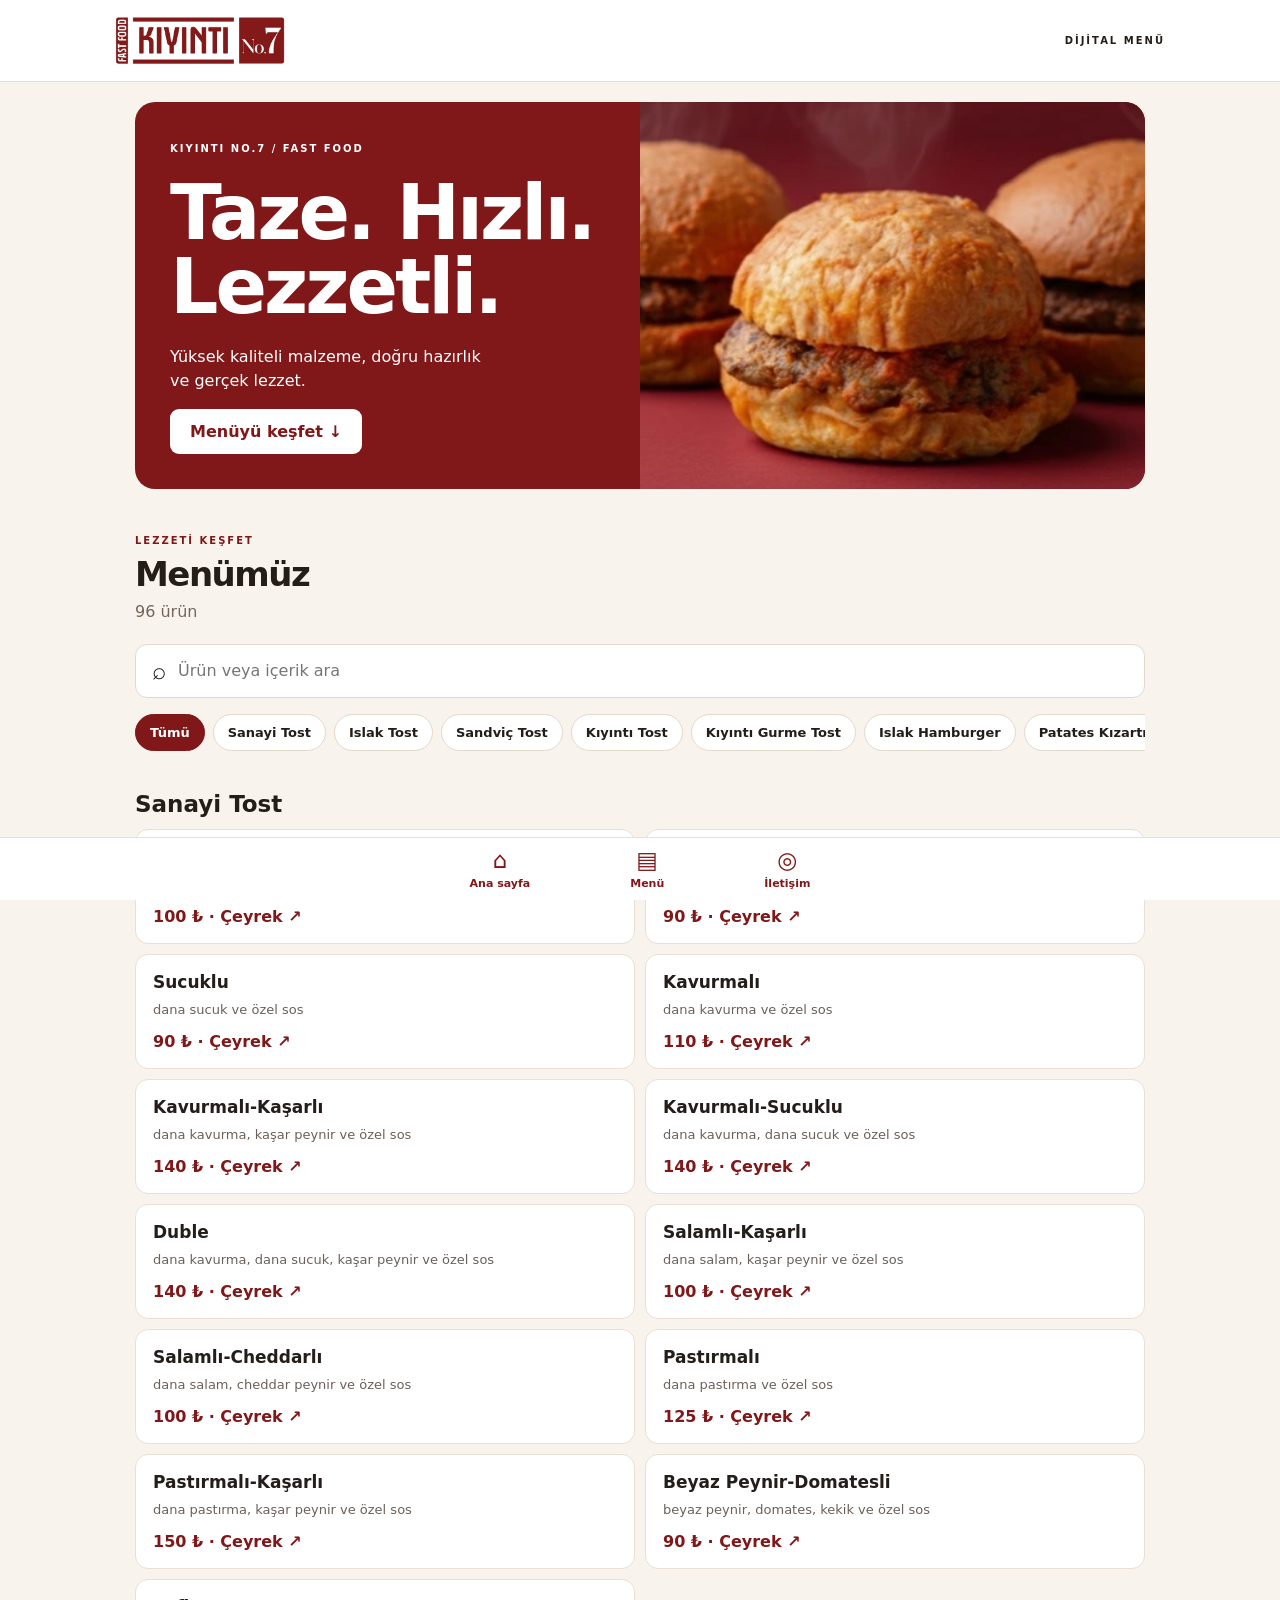
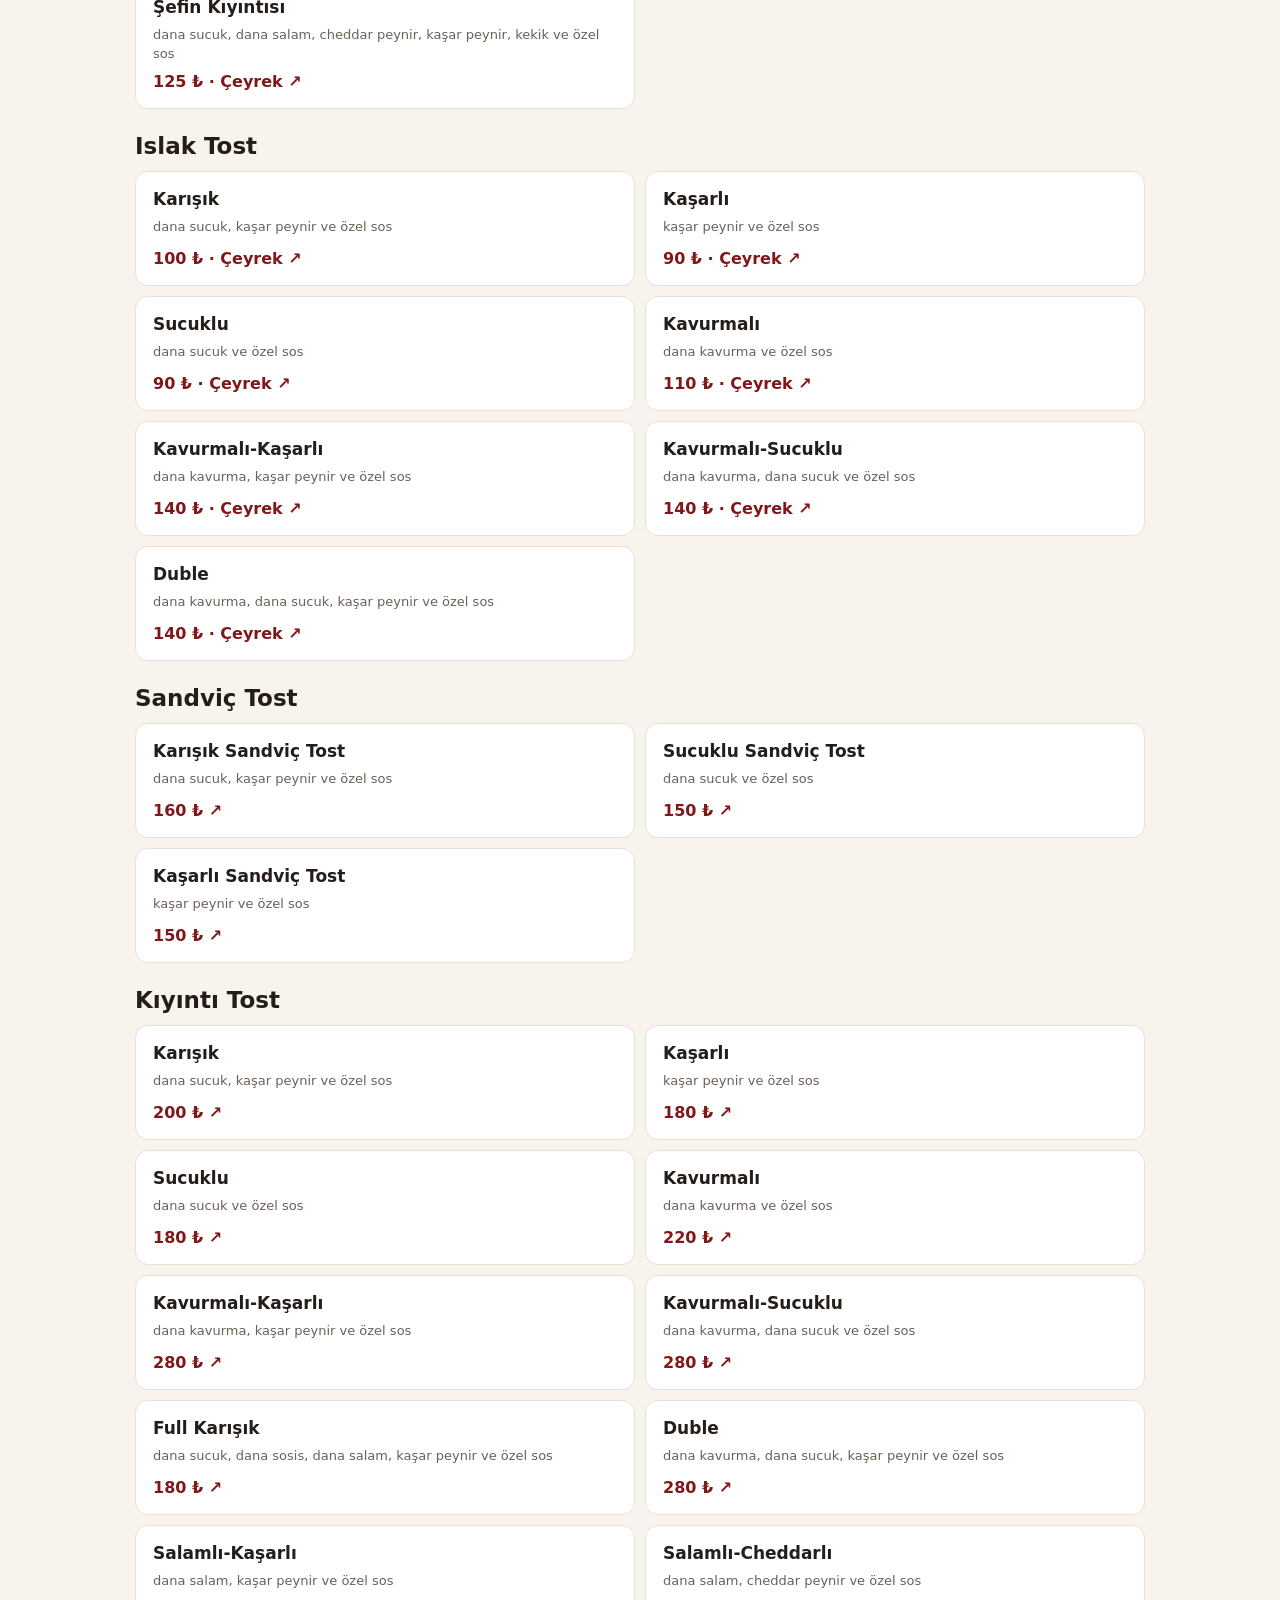
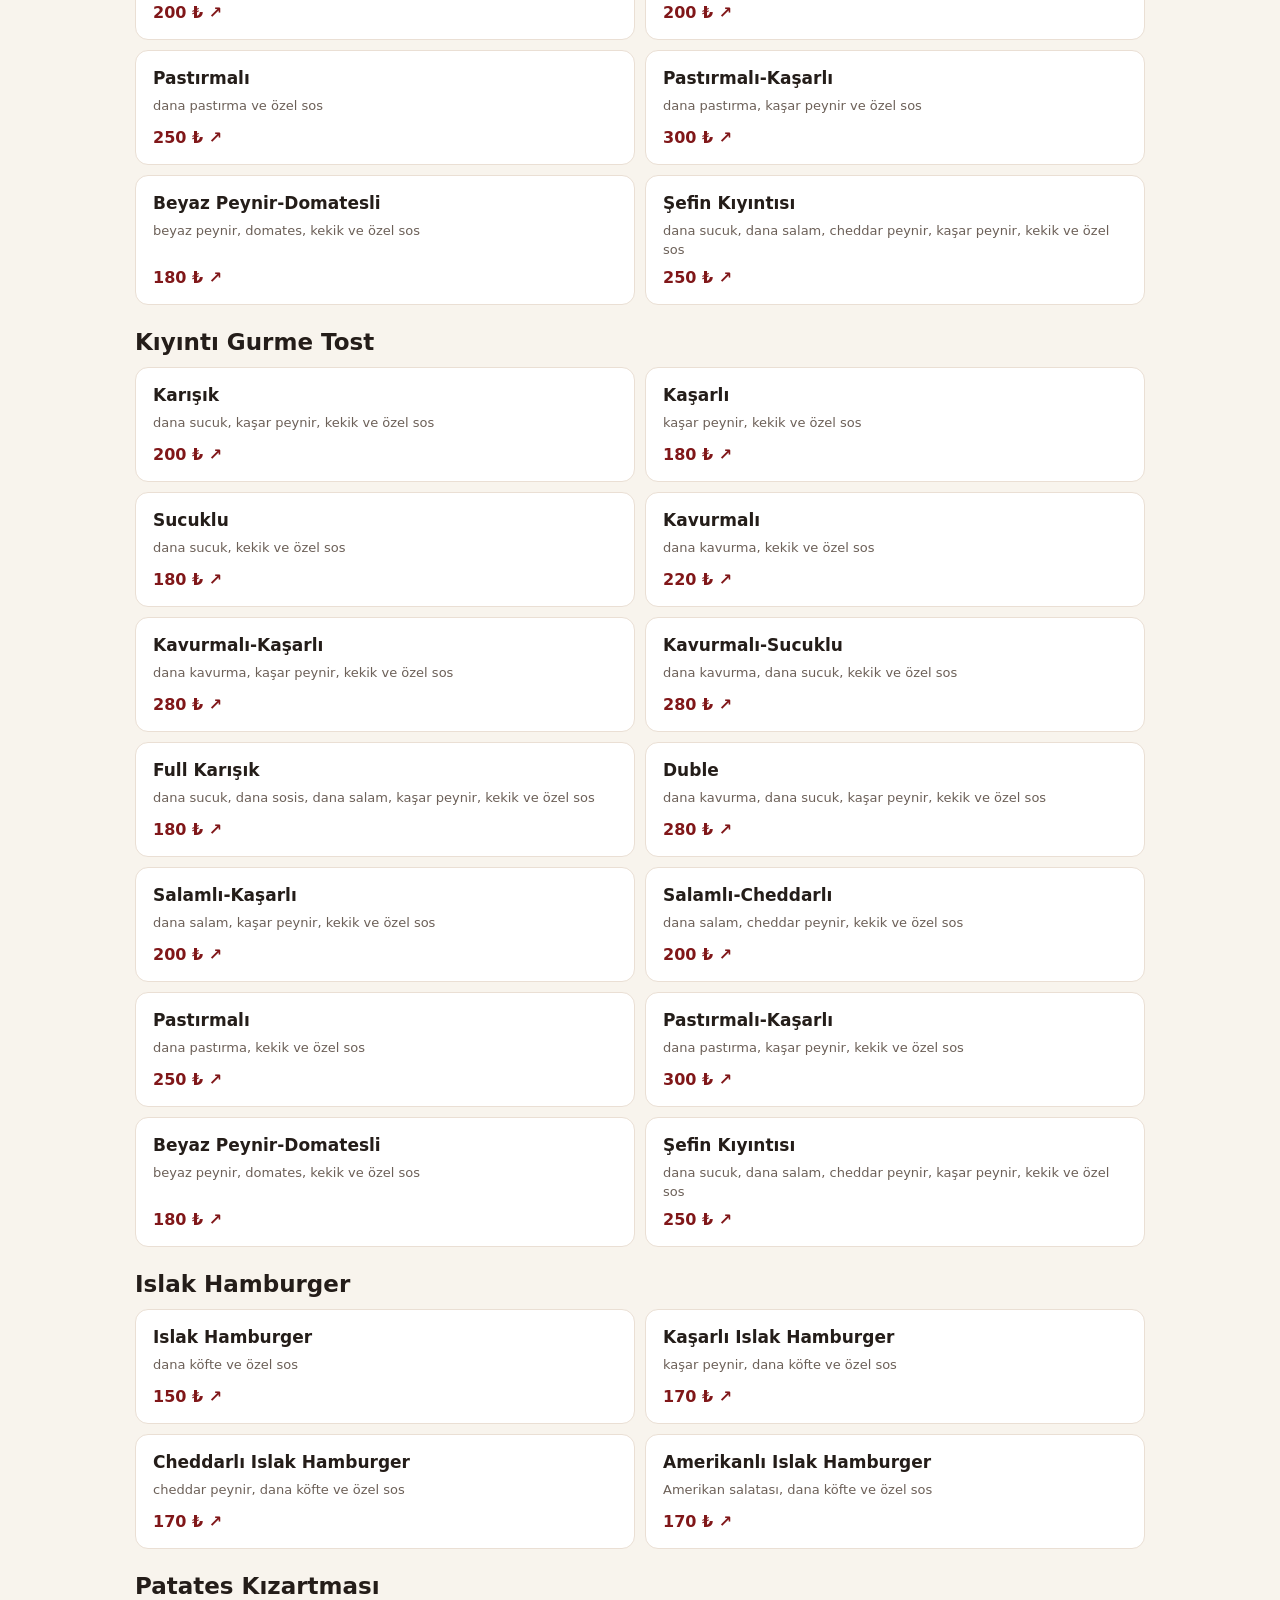
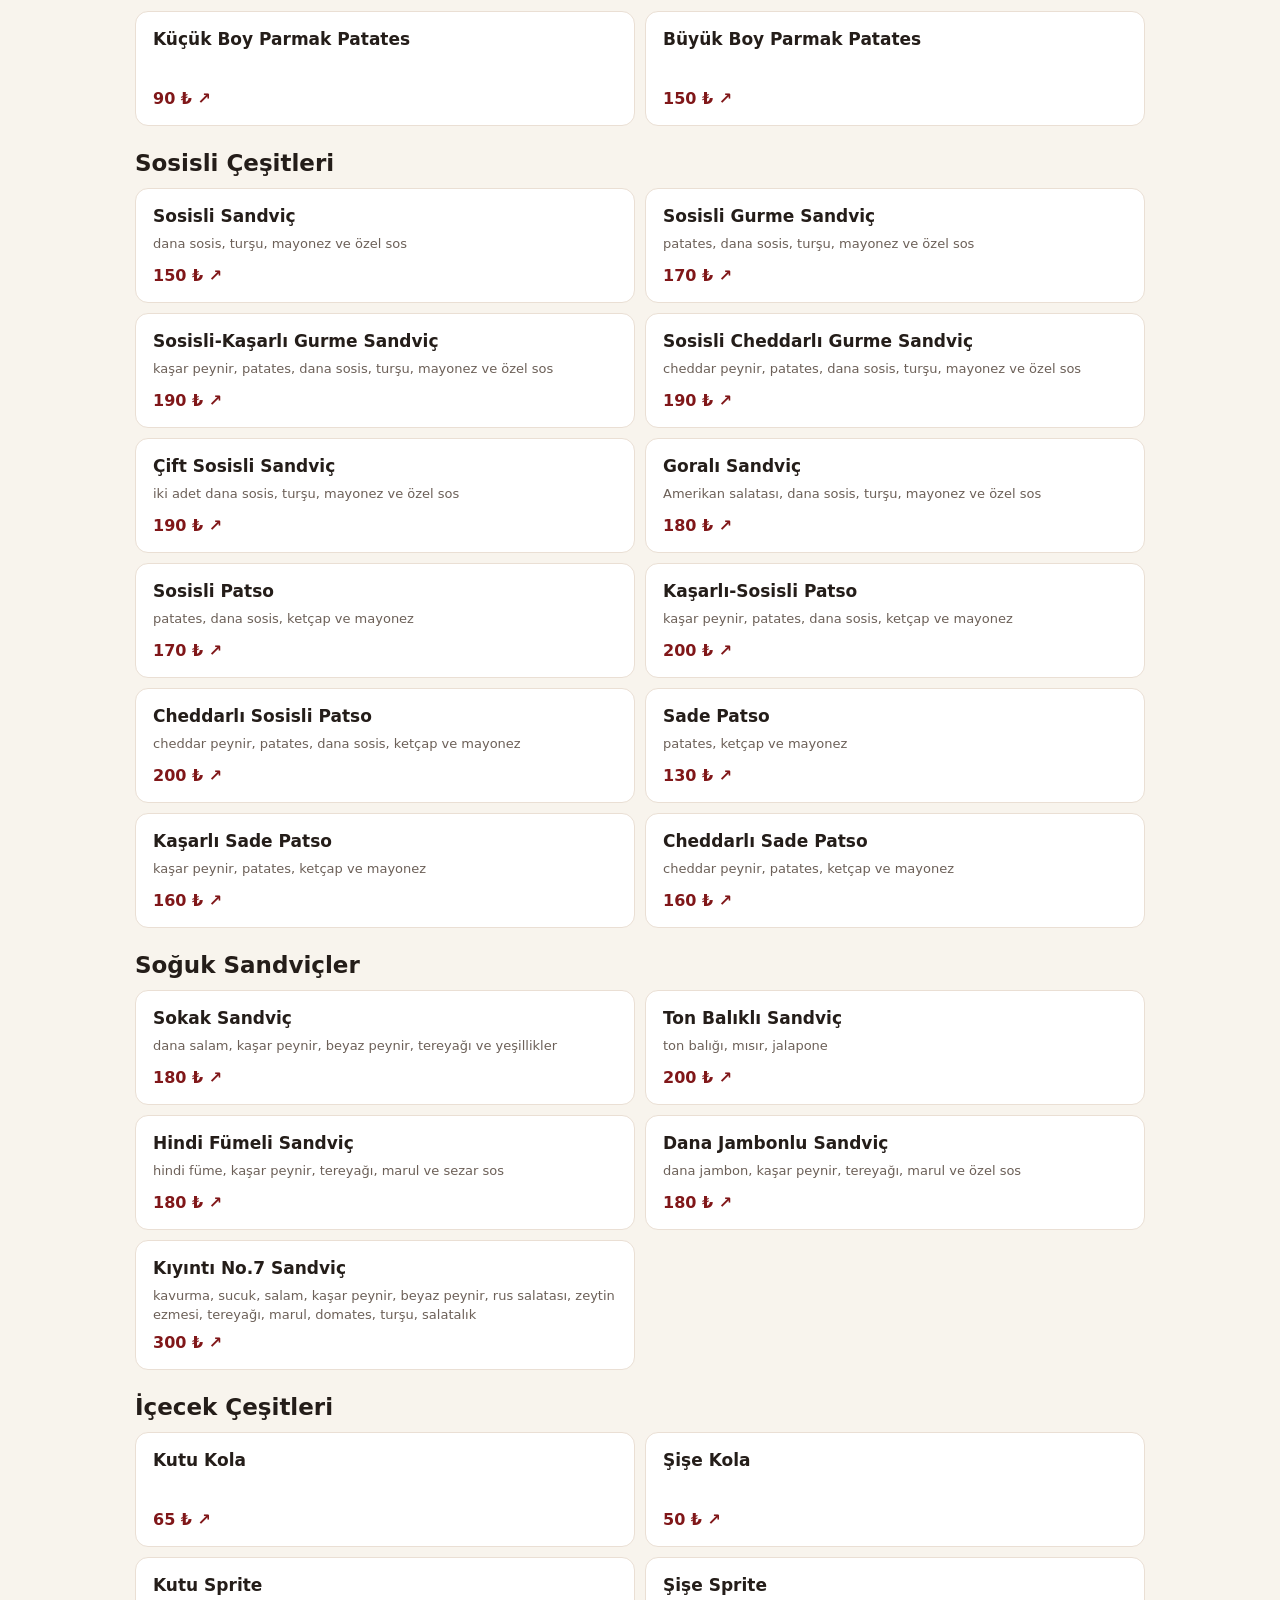
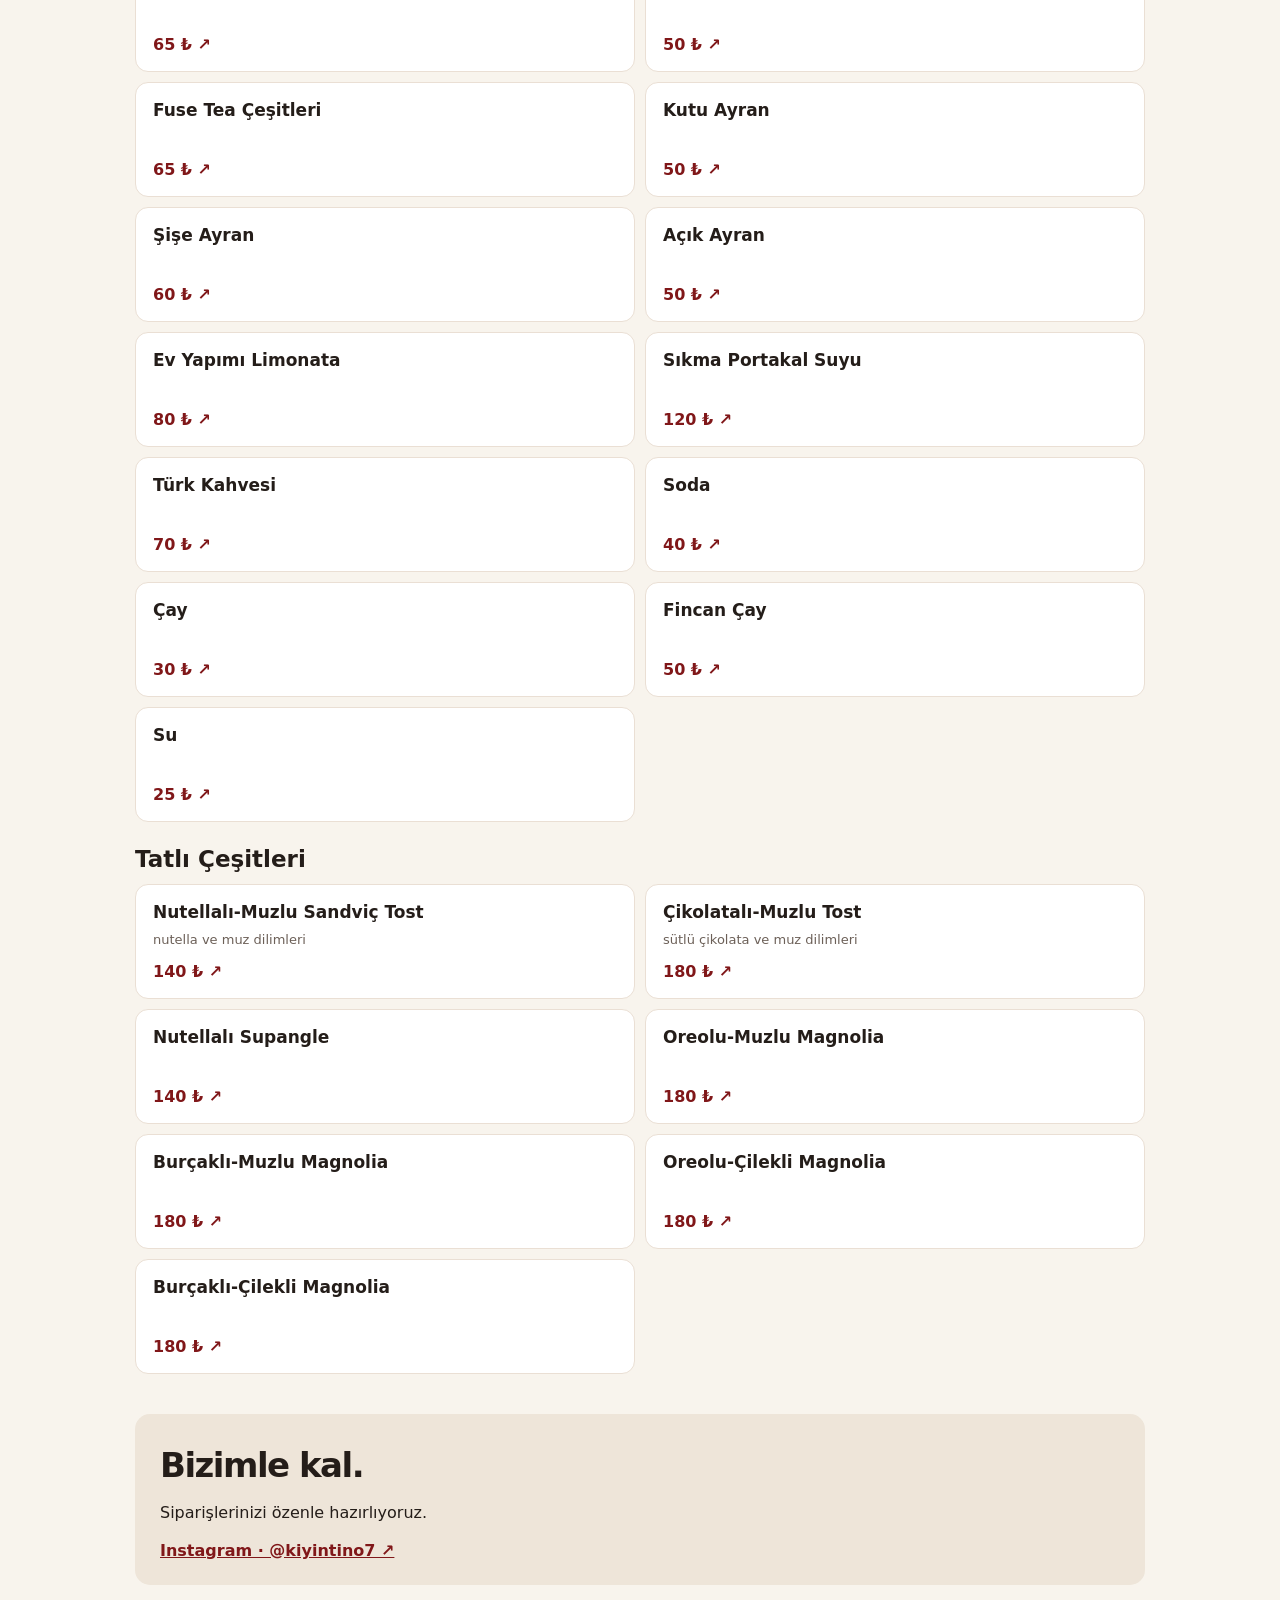
==== index.html @ eaefbebf "Initial release - KIYINTI Digital Menu v0.1" ====
<!doctype html><html lang="tr"><head><meta charset="utf-8"><meta name="viewport" content="width=device-width, initial-scale=1"><meta name="theme-color" content="#801719"><title>Kıyıntı No.7 | Menü</title><link rel="stylesheet" href="style.css"></head><body><header><a href="#home"><img src="assets/logo.webp" alt="Kıyıntı No.7"></a><span>DİJİTAL MENÜ</span></header><main><section id="home" class="hero"><div><small>KIYINTI NO.7 / FAST FOOD</small><h1>Taze. Hızlı.<br>Lezzetli.</h1><p>Yüksek kaliteli malzeme, doğru hazırlık ve gerçek lezzet.</p><a class="button" href="#menu">Menüyü keşfet ↓</a></div><img src="assets/hero.webp" alt="Islak hamburgerler"></section><section id="menu"><div class="intro"><small>LEZZETİ KEŞFET</small><h2>Menümüz</h2><p id="count"></p></div><label class="search">⌕ <input id="search" type="search" placeholder="Ürün veya içerik ara" aria-label="Ürün veya içerik ara"></label><nav id="categories" aria-label="Menü kategorileri"></nav><div id="products"></div></section><section id="contact"><h2>Bizimle kal.</h2><p>Siparişlerinizi özenle hazırlıyoruz.</p><a href="https://www.instagram.com/kiyintino7/">Instagram · @kiyintino7 ↗</a></section></main><footer><a href="#home">⌂<span>Ana sayfa</span></a><a href="#menu">▤<span>Menü</span></a><a href="#contact">◎<span>İletişim</span></a></footer><dialog id="detail"><button id="close" aria-label="Kapat">×</button><div id="detailContent"></div></dialog><script src="menu.js"></script><script src="app.js"></script></body></html>
---- style.css ----
:root{--red:#801719;--cream:#f8f4ed;--ink:#241d19}*{box-sizing:border-box}html{scroll-behavior:smooth;scroll-padding-top:90px}body{margin:0;background:var(--cream);color:var(--ink);font:16px system-ui,sans-serif;padding-bottom:85px}header{position:sticky;top:0;z-index:4;background:#fff;display:flex;justify-content:space-between;align-items:center;padding:16px max(20px,calc((100vw - 1050px)/2));border-bottom:1px solid #e8ded4;gap:15px}header img{width:170px;display:block}header span,small{font-size:10px;font-weight:800;letter-spacing:2px}main{max-width:1050px;margin:auto;padding:20px}.hero{background:var(--red);color:white;border-radius:20px;overflow:hidden;display:grid;grid-template-columns:1fr 1fr}.hero div{padding:35px}.hero img{width:100%;height:100%;object-fit:cover}.hero h1{font-size:clamp(42px,7vw,76px);line-height:.98;letter-spacing:-3px;margin:20px 0}.hero p{max-width:330px;line-height:1.5}.button{display:inline-block;background:#fff;color:var(--red);padding:13px 20px;border-radius:9px;text-decoration:none;font-weight:800}.intro{margin-top:40px}.intro small{color:var(--red)}h2{font-size:34px;letter-spacing:-1.5px;margin:6px 0}p{line-height:1.5}.intro p{color:#74665d;margin:5px 0 20px}.search{display:flex;align-items:center;gap:10px;background:#fff;border:1px solid #e4d8cb;border-radius:12px;padding:12px 16px;font-size:24px}input{border:0;background:transparent;outline:none;width:100%;font:inherit;font-size:16px}nav{display:flex;gap:8px;overflow:auto;padding:16px 0;scrollbar-width:thin}button{font:inherit;cursor:pointer}nav button{white-space:nowrap;border:1px solid #e4d8cb;background:white;color:var(--ink);padding:10px 14px;border-radius:30px;font-size:13px;font-weight:700}nav button.active{background:var(--red);color:white;border-color:var(--red)}.group h3{font-size:23px;margin:24px 0 12px}.grid{display:grid;grid-template-columns:repeat(2,minmax(0,1fr));gap:10px}.card{background:white;border:1px solid #eadfd4;border-radius:13px;padding:17px;text-align:left;color:inherit;display:flex;flex-direction:column;gap:8px;min-height:115px}.card strong{font-size:17px}.card p{font-size:13px;color:#6c6058;margin:0}.price{color:var(--red);font-weight:850;margin-top:auto}.price em{font-size:11px;font-style:normal;color:#74665d}#contact{margin:40px 0 10px;padding:25px;background:#eee5d9;border-radius:15px}#contact a{color:var(--red);font-weight:700}footer{position:fixed;bottom:0;left:0;right:0;background:white;display:flex;justify-content:center;gap:clamp(35px,10vw,100px);padding:10px 15px calc(10px + env(safe-area-inset-bottom));border-top:1px solid #e8ded4;z-index:5}footer a{text-decoration:none;color:var(--red);display:grid;text-align:center;font-size:23px;line-height:1.1}footer span{font-size:11px;font-weight:700;margin-top:5px}dialog{border:0;border-radius:20px;padding:30px;width:min(90vw,440px);color:var(--ink)}dialog::backdrop{background:#20130fb0}#close{float:right;border:0;background:#eee;border-radius:50%;width:35px;height:35px;font-size:23px}.portion{display:flex;justify-content:space-between;border-bottom:1px solid #eee;padding:14px 0}.portion b{color:var(--red)}@media(max-width:600px){main{padding:14px}.hero{grid-template-columns:1fr}.hero div{padding:25px}.hero img{height:145px}.grid{grid-template-columns:1fr}.card{min-height:95px}header img{width:145px}header span{font-size:9px}}
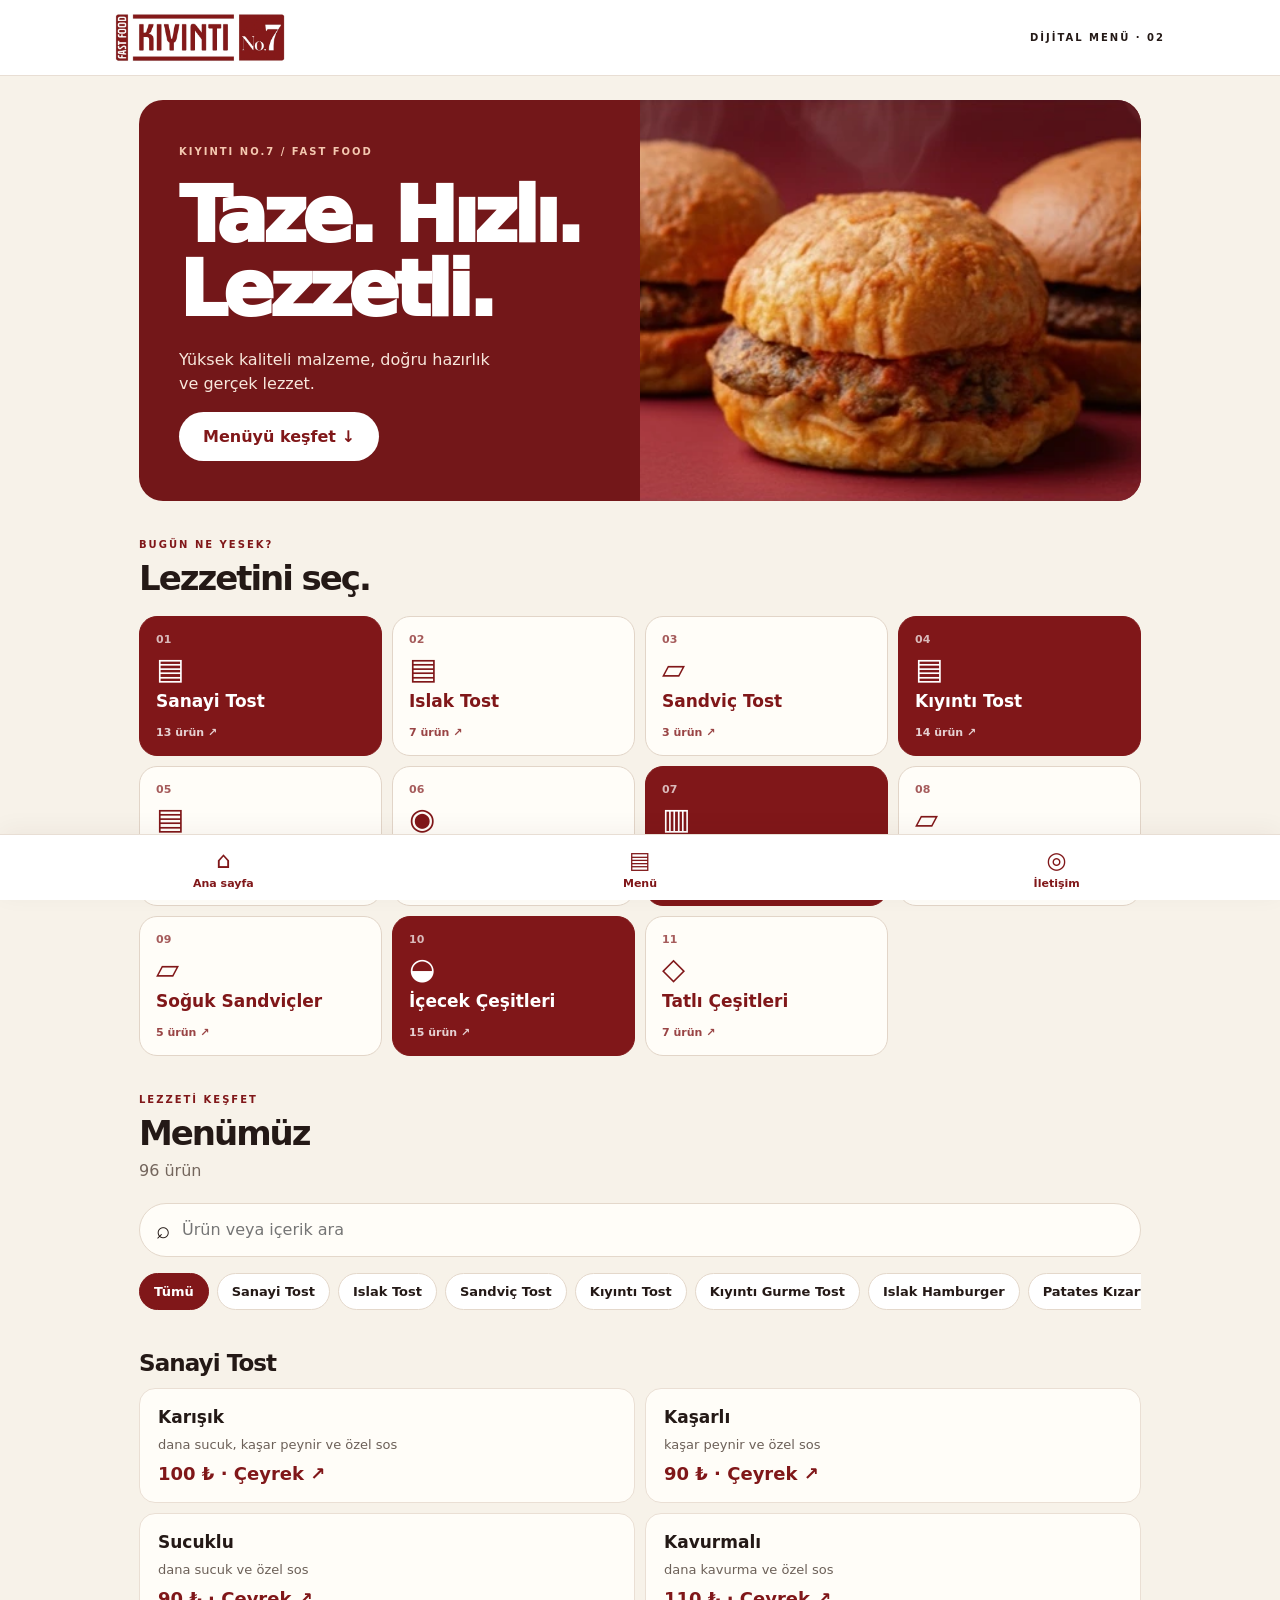
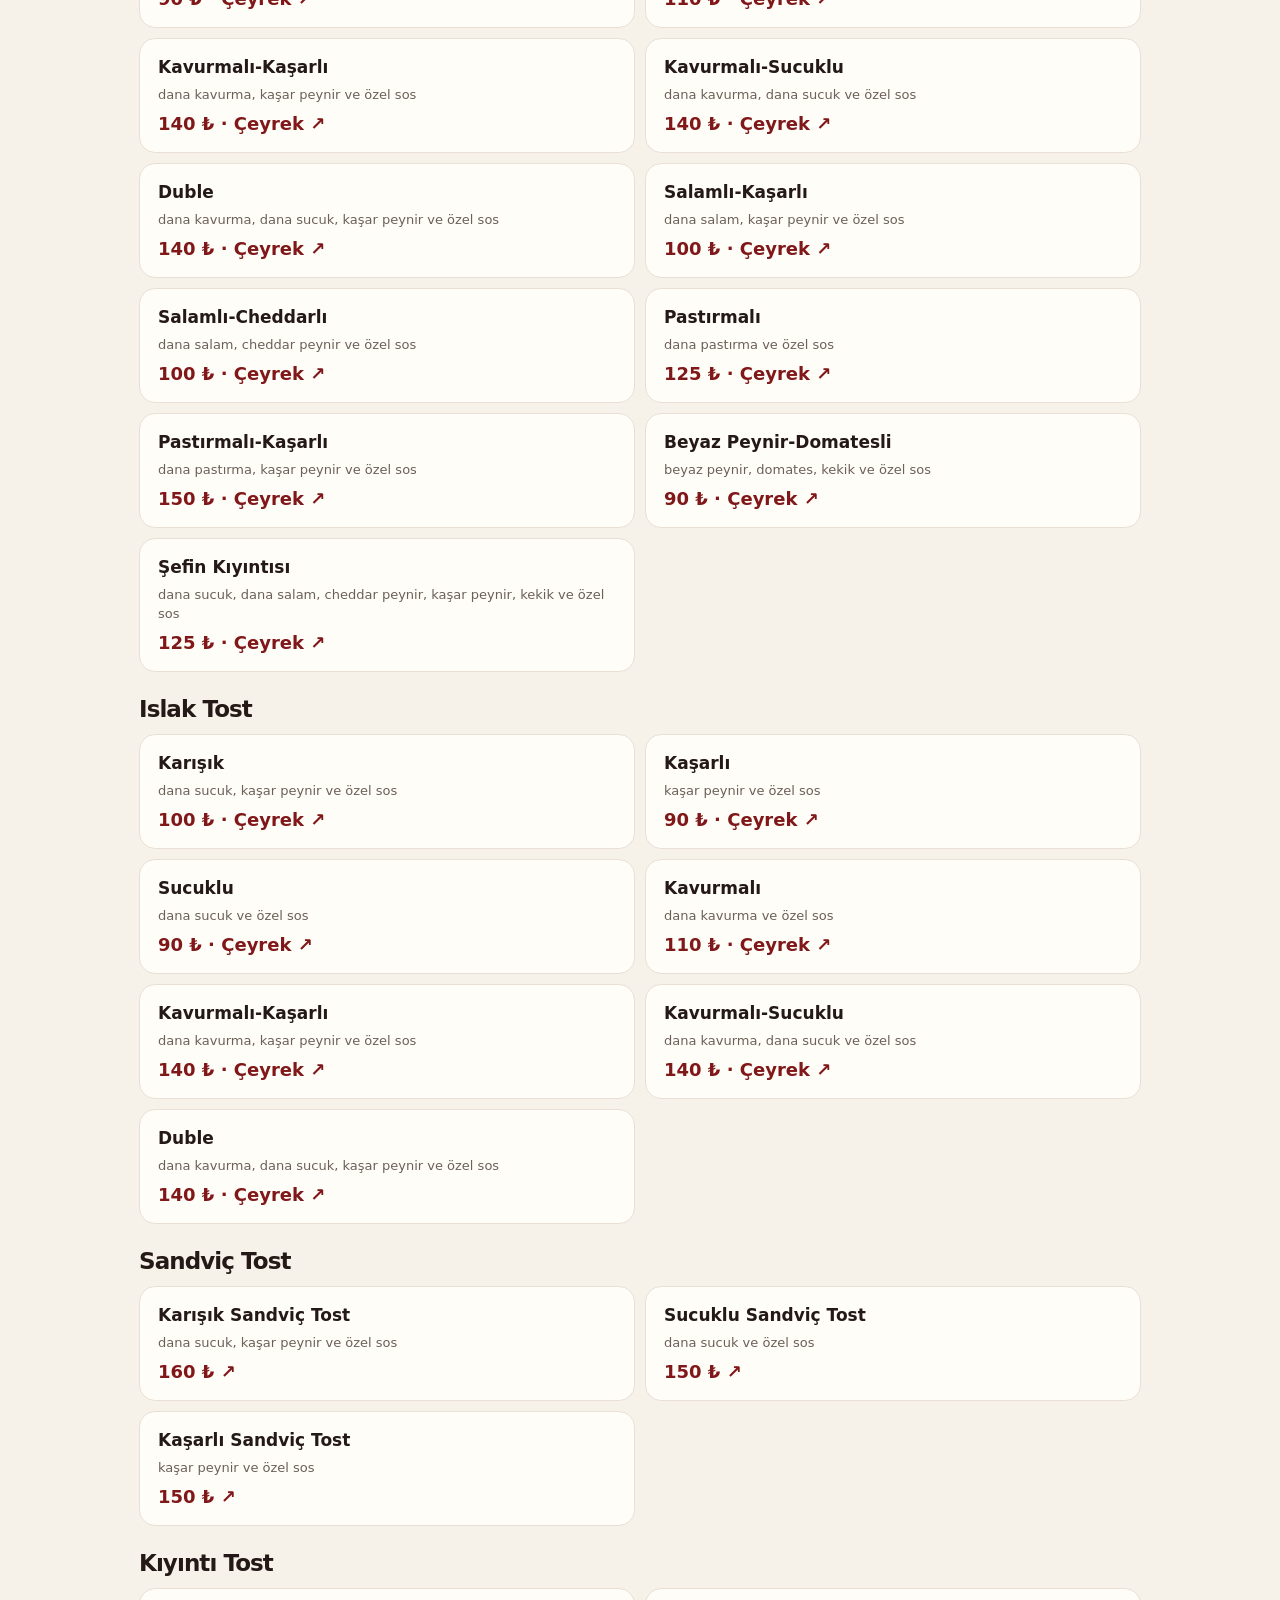
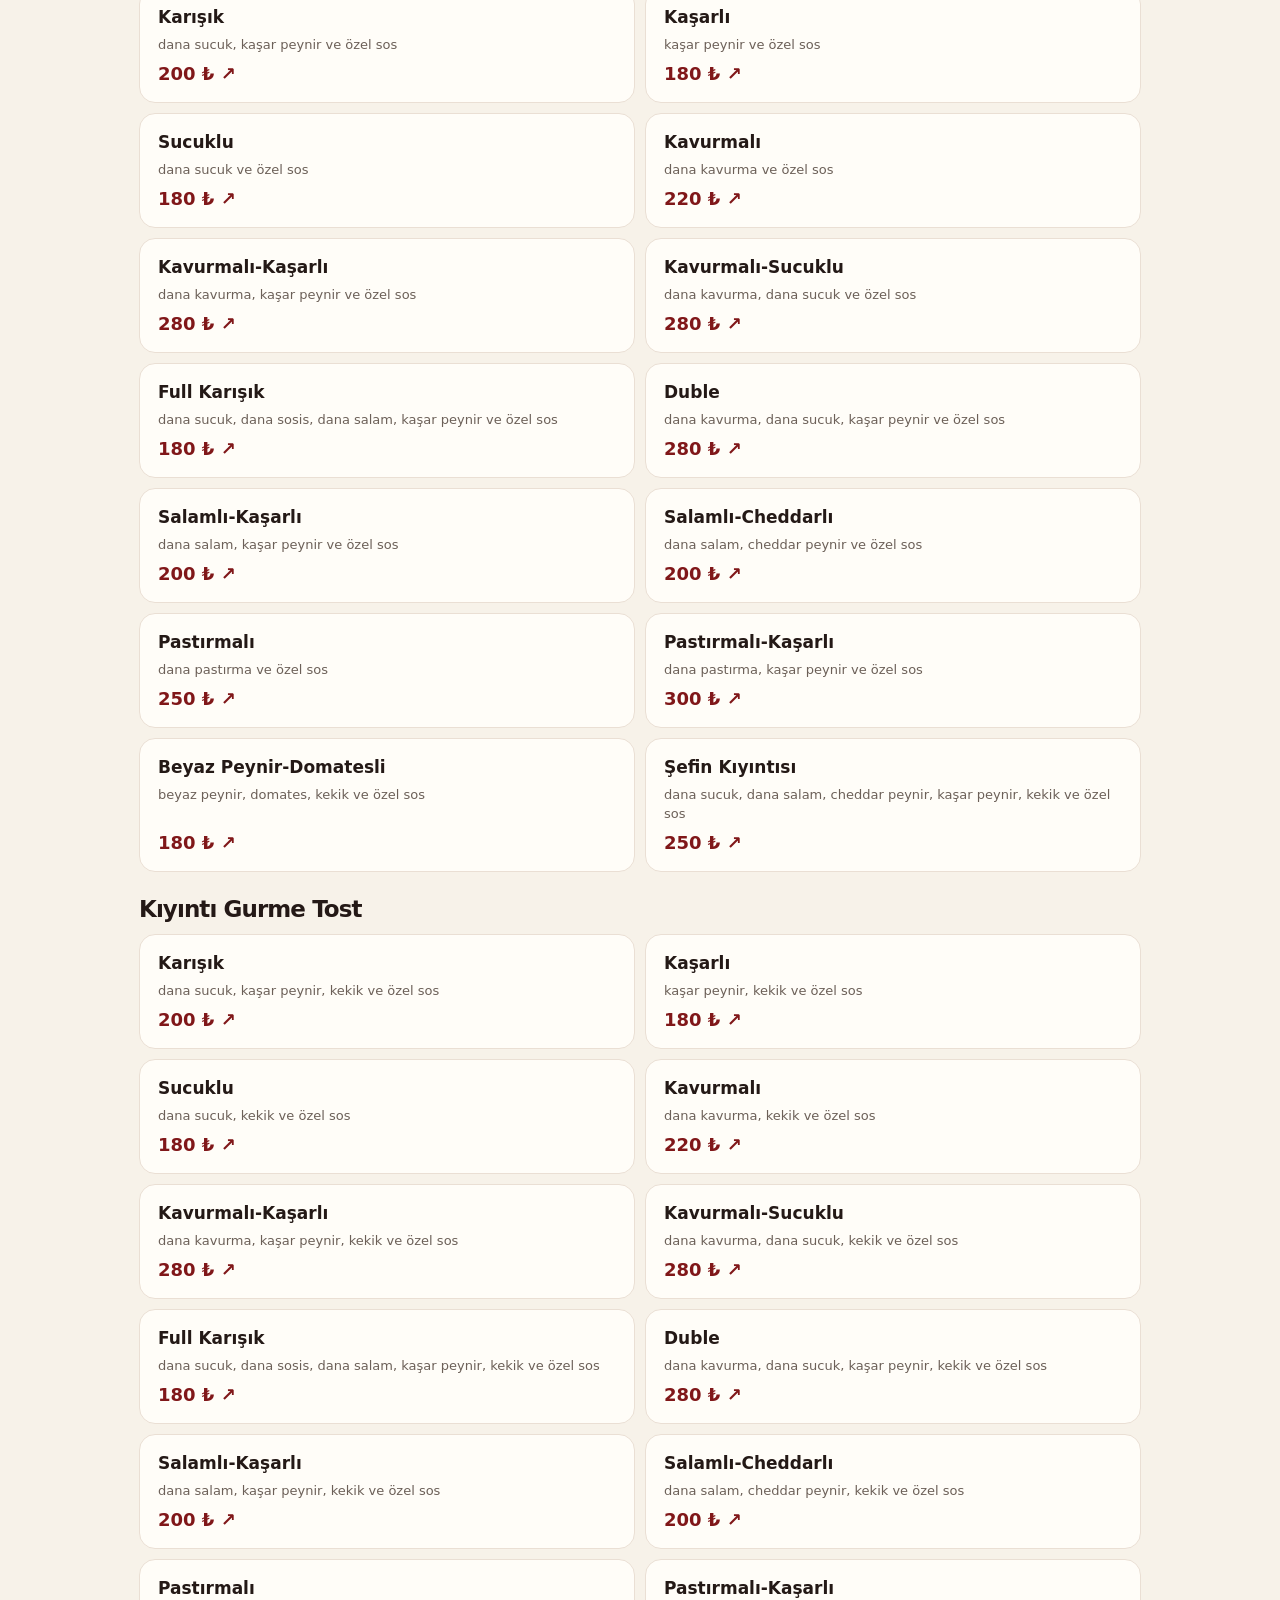
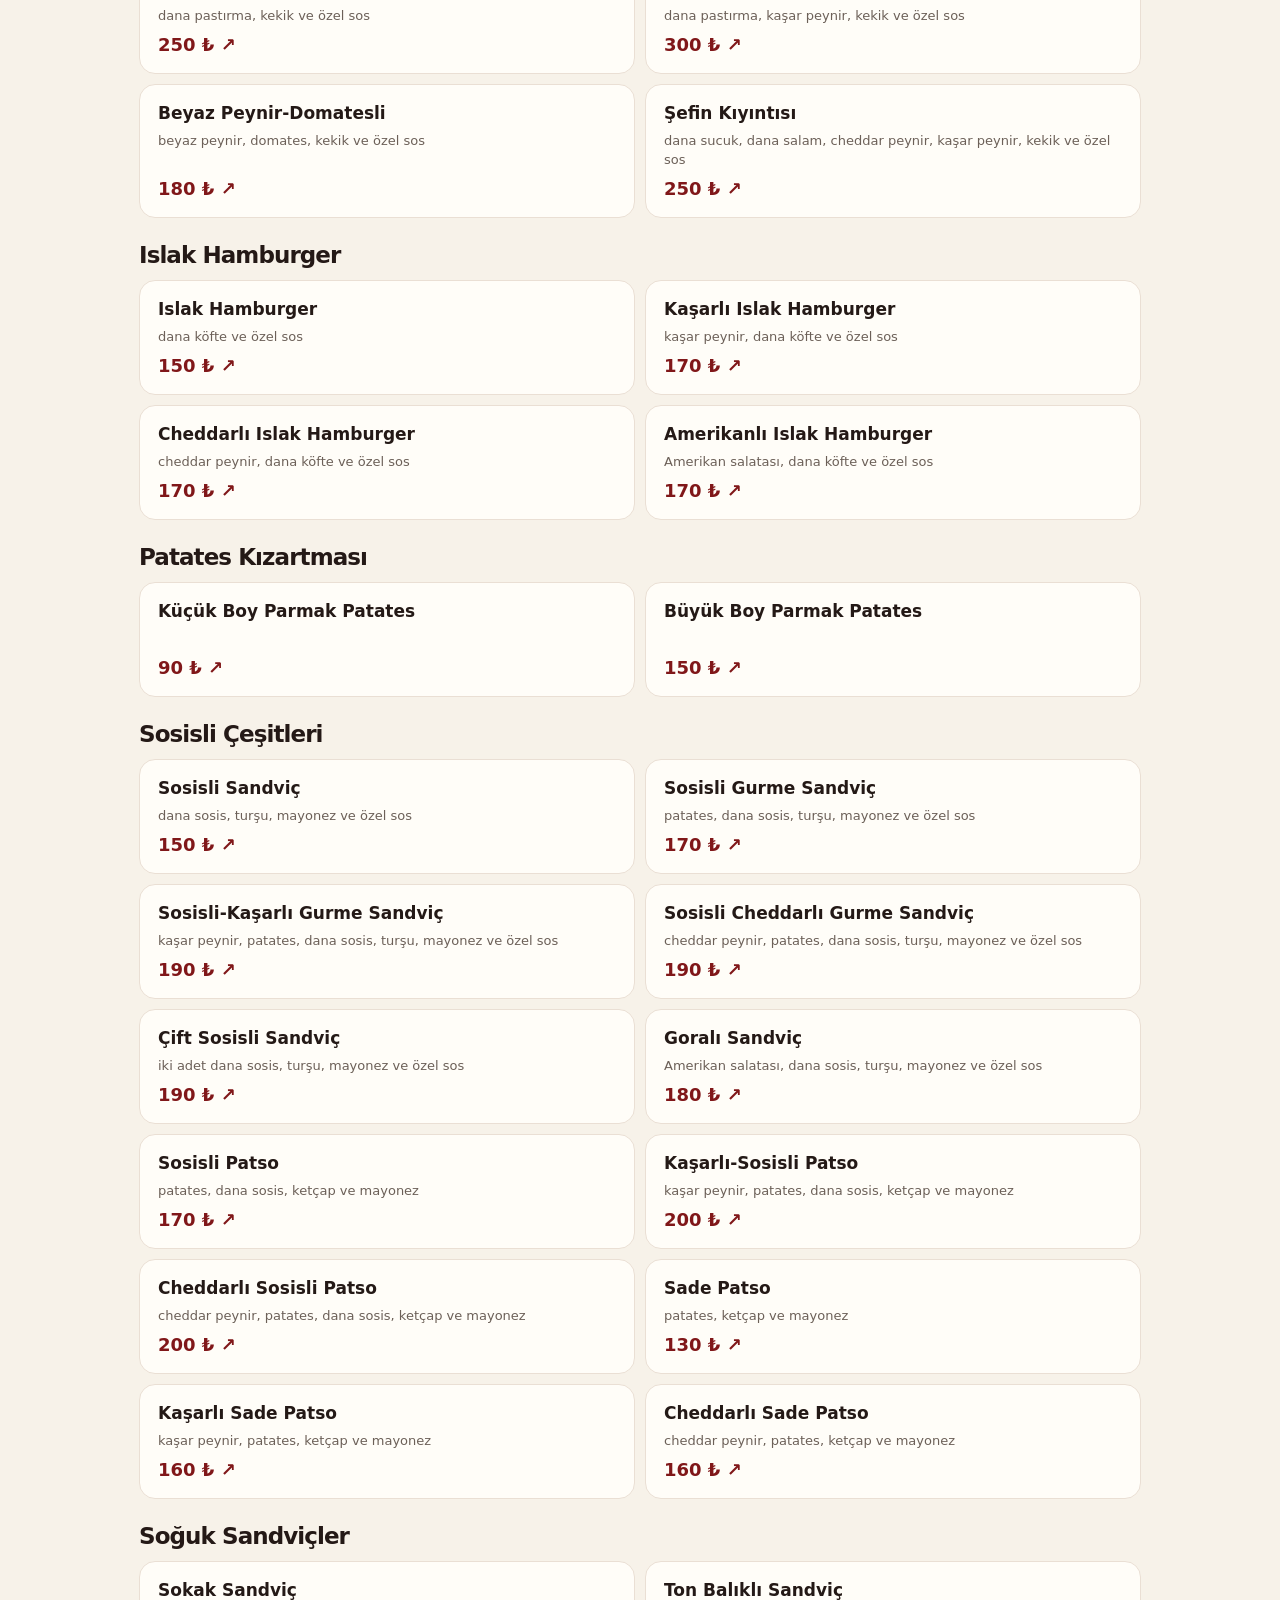
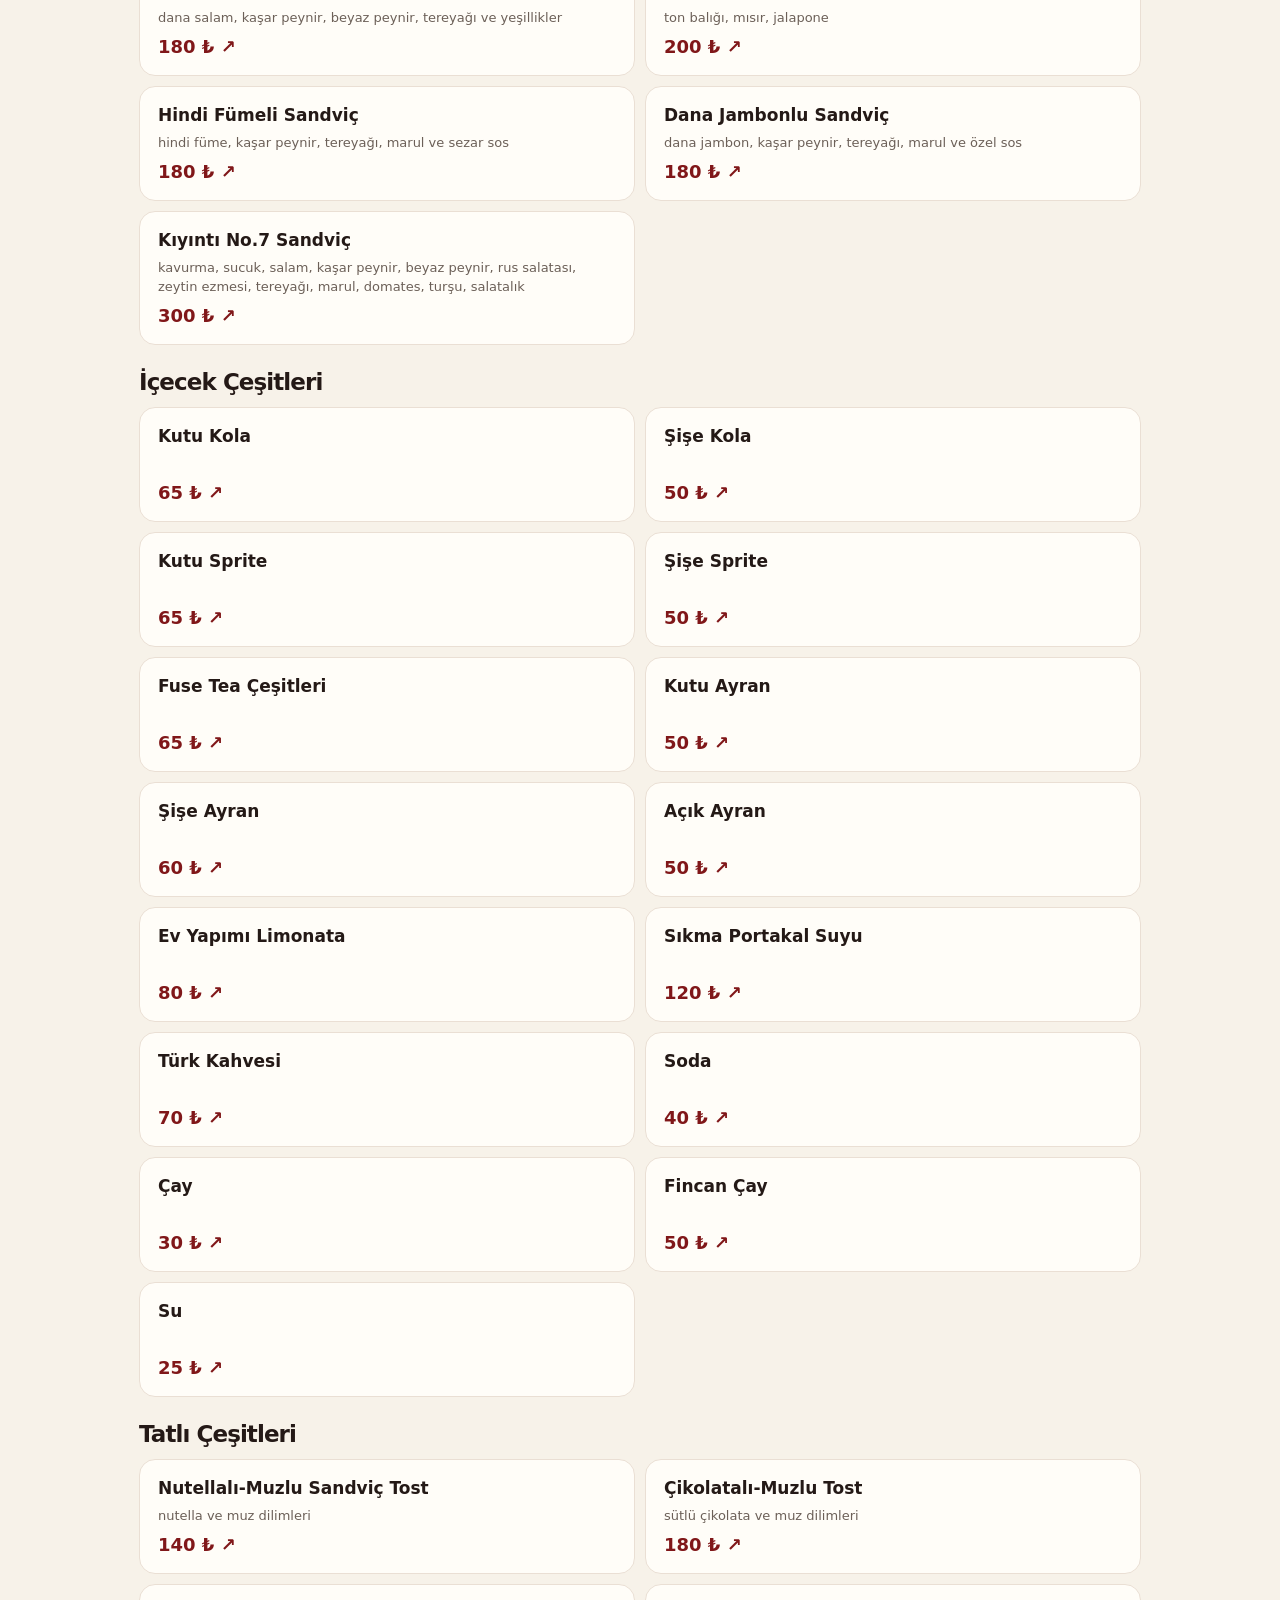
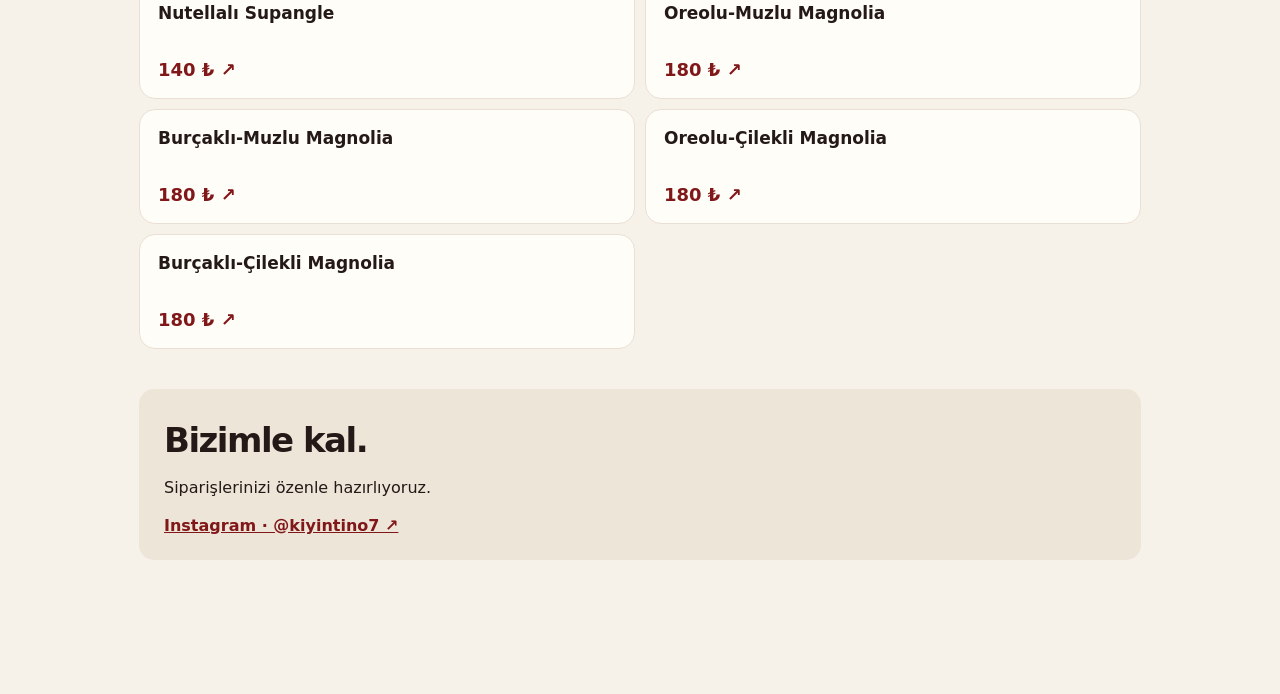
==== commit 01165985: "V0.2 - Premium UI Update" ====
--- a/index.html
+++ b/index.html
@@ -1 +1 @@
-<!doctype html><html lang="tr"><head><meta charset="utf-8"><meta name="viewport" content="width=device-width, initial-scale=1"><meta name="theme-color" content="#801719"><title>Kıyıntı No.7 | Menü</title><link rel="stylesheet" href="style.css"></head><body><header><a href="#home"><img src="assets/logo.webp" alt="Kıyıntı No.7"></a><span>DİJİTAL MENÜ</span></header><main><section id="home" class="hero"><div><small>KIYINTI NO.7 / FAST FOOD</small><h1>Taze. Hızlı.<br>Lezzetli.</h1><p>Yüksek kaliteli malzeme, doğru hazırlık ve gerçek lezzet.</p><a class="button" href="#menu">Menüyü keşfet ↓</a></div><img src="assets/hero.webp" alt="Islak hamburgerler"></section><section id="menu"><div class="intro"><small>LEZZETİ KEŞFET</small><h2>Menümüz</h2><p id="count"></p></div><label class="search">⌕ <input id="search" type="search" placeholder="Ürün veya içerik ara" aria-label="Ürün veya içerik ara"></label><nav id="categories" aria-label="Menü kategorileri"></nav><div id="products"></div></section><section id="contact"><h2>Bizimle kal.</h2><p>Siparişlerinizi özenle hazırlıyoruz.</p><a href="https://www.instagram.com/kiyintino7/">Instagram · @kiyintino7 ↗</a></section></main><footer><a href="#home">⌂<span>Ana sayfa</span></a><a href="#menu">▤<span>Menü</span></a><a href="#contact">◎<span>İletişim</span></a></footer><dialog id="detail"><button id="close" aria-label="Kapat">×</button><div id="detailContent"></div></dialog><script src="menu.js"></script><script src="app.js"></script></body></html>
+<!doctype html><html lang="tr"><head><meta charset="utf-8"><meta name="viewport" content="width=device-width, initial-scale=1, viewport-fit=cover"><meta name="theme-color" content="#801719"><title>Kıyıntı No.7 | Menü</title><link rel="stylesheet" href="style.css"></head><body><header><a href="#home"><img src="assets/logo.webp" alt="Kıyıntı No.7"></a><span>DİJİTAL MENÜ · 02</span></header><main><section id="home" class="hero"><div><small>KIYINTI NO.7 / FAST FOOD</small><h1>Taze. Hızlı.<br>Lezzetli.</h1><p>Yüksek kaliteli malzeme, doğru hazırlık ve gerçek lezzet.</p><a class="button" href="#discover">Menüyü keşfet ↓</a></div><img src="assets/hero.webp" alt="Islak hamburgerler"></section><section id="discover"><div class="intro"><small>BUGÜN NE YESEK?</small><h2>Lezzetini seç.</h2></div><div id="categoryCards"></div></section><section id="menu"><div class="intro"><small>LEZZETİ KEŞFET</small><h2>Menümüz</h2><p id="count"></p></div><label class="search">⌕ <input id="search" type="search" placeholder="Ürün veya içerik ara" aria-label="Ürün veya içerik ara"></label><nav id="categories" aria-label="Menü kategorileri"></nav><div id="products"></div></section><section id="contact"><h2>Bizimle kal.</h2><p>Siparişlerinizi özenle hazırlıyoruz.</p><a href="https://www.instagram.com/kiyintino7/">Instagram · @kiyintino7 ↗</a></section></main><footer><a href="#home">⌂<span>Ana sayfa</span></a><a href="#menu">▤<span>Menü</span></a><a href="#contact">◎<span>İletişim</span></a></footer><dialog id="detail"><button id="close" aria-label="Kapat">×</button><div id="detailContent"></div></dialog><script src="menu.js"></script><script src="app.js"></script></body></html>
--- a/style.css
+++ b/style.css
@@ -1 +1,2 @@
 :root{--red:#801719;--cream:#f8f4ed;--ink:#241d19}*{box-sizing:border-box}html{scroll-behavior:smooth;scroll-padding-top:90px}body{margin:0;background:var(--cream);color:var(--ink);font:16px system-ui,sans-serif;padding-bottom:85px}header{position:sticky;top:0;z-index:4;background:#fff;display:flex;justify-content:space-between;align-items:center;padding:16px max(20px,calc((100vw - 1050px)/2));border-bottom:1px solid #e8ded4;gap:15px}header img{width:170px;display:block}header span,small{font-size:10px;font-weight:800;letter-spacing:2px}main{max-width:1050px;margin:auto;padding:20px}.hero{background:var(--red);color:white;border-radius:20px;overflow:hidden;display:grid;grid-template-columns:1fr 1fr}.hero div{padding:35px}.hero img{width:100%;height:100%;object-fit:cover}.hero h1{font-size:clamp(42px,7vw,76px);line-height:.98;letter-spacing:-3px;margin:20px 0}.hero p{max-width:330px;line-height:1.5}.button{display:inline-block;background:#fff;color:var(--red);padding:13px 20px;border-radius:9px;text-decoration:none;font-weight:800}.intro{margin-top:40px}.intro small{color:var(--red)}h2{font-size:34px;letter-spacing:-1.5px;margin:6px 0}p{line-height:1.5}.intro p{color:#74665d;margin:5px 0 20px}.search{display:flex;align-items:center;gap:10px;background:#fff;border:1px solid #e4d8cb;border-radius:12px;padding:12px 16px;font-size:24px}input{border:0;background:transparent;outline:none;width:100%;font:inherit;font-size:16px}nav{display:flex;gap:8px;overflow:auto;padding:16px 0;scrollbar-width:thin}button{font:inherit;cursor:pointer}nav button{white-space:nowrap;border:1px solid #e4d8cb;background:white;color:var(--ink);padding:10px 14px;border-radius:30px;font-size:13px;font-weight:700}nav button.active{background:var(--red);color:white;border-color:var(--red)}.group h3{font-size:23px;margin:24px 0 12px}.grid{display:grid;grid-template-columns:repeat(2,minmax(0,1fr));gap:10px}.card{background:white;border:1px solid #eadfd4;border-radius:13px;padding:17px;text-align:left;color:inherit;display:flex;flex-direction:column;gap:8px;min-height:115px}.card strong{font-size:17px}.card p{font-size:13px;color:#6c6058;margin:0}.price{color:var(--red);font-weight:850;margin-top:auto}.price em{font-size:11px;font-style:normal;color:#74665d}#contact{margin:40px 0 10px;padding:25px;background:#eee5d9;border-radius:15px}#contact a{color:var(--red);font-weight:700}footer{position:fixed;bottom:0;left:0;right:0;background:white;display:flex;justify-content:center;gap:clamp(35px,10vw,100px);padding:10px 15px calc(10px + env(safe-area-inset-bottom));border-top:1px solid #e8ded4;z-index:5}footer a{text-decoration:none;color:var(--red);display:grid;text-align:center;font-size:23px;line-height:1.1}footer span{font-size:11px;font-weight:700;margin-top:5px}dialog{border:0;border-radius:20px;padding:30px;width:min(90vw,440px);color:var(--ink)}dialog::backdrop{background:#20130fb0}#close{float:right;border:0;background:#eee;border-radius:50%;width:35px;height:35px;font-size:23px}.portion{display:flex;justify-content:space-between;border-bottom:1px solid #eee;padding:14px 0}.portion b{color:var(--red)}@media(max-width:600px){main{padding:14px}.hero{grid-template-columns:1fr}.hero div{padding:25px}.hero img{height:145px}.grid{grid-template-columns:1fr}.card{min-height:95px}header img{width:145px}header span{font-size:9px}}
+:root{--cream:#f7f2e9;--red:#801719;--ink:#241916}body{padding-bottom:100px}header{padding-block:13px;background:#fff}main{padding:24px}.hero{position:relative;min-height:330px;grid-template-columns:1fr 1fr;border-radius:24px;background:#731719}.hero div{padding:40px;align-self:center}.hero h1{font-weight:950;letter-spacing:-.065em}.hero img{min-height:330px;object-fit:cover}.hero small{color:#f4c8b0}.hero p{color:#f8e7dc}.button{border-radius:100px;padding:15px 24px}.intro h2{font-weight:900;letter-spacing:-.06em}.intro{margin-top:32px}#categoryCards{display:grid;grid-template-columns:repeat(4,minmax(0,1fr));gap:10px;margin-top:18px}.category-tile{border:1px solid #e2d5c8;border-radius:18px;background:#fffdf8;padding:16px;text-align:left;display:flex;flex-direction:column;gap:8px;min-height:140px;color:var(--red)}.category-tile:nth-child(3n+1){background:var(--red);color:white;border-color:var(--red)}.category-index{font-size:11px;opacity:.7;font-weight:800}.category-symbol{font-size:30px;line-height:1}.category-tile strong{font-size:17px;line-height:1.15}.category-tile small{margin-top:auto;letter-spacing:0;font-size:11px;opacity:.8}.search{border-radius:100px;background:#fffdf8}.search:focus-within{outline:2px solid var(--red)}#categories{position:sticky;top:65px;background:var(--cream);z-index:3;scrollbar-width:none}#categories::-webkit-scrollbar{display:none}.group h3{font-weight:900;letter-spacing:-.04em}.card{border-radius:16px;padding:18px;background:#fffdf8;transition:transform .15s;position:relative}.card:active,.category-tile:active{transform:scale(.98)}.card strong{padding-right:12px}.price{font-size:18px}footer{gap:0;justify-content:space-around;box-shadow:0 -5px 25px #3c18090c;padding-top:13px}footer a{min-width:75px}dialog{max-height:85dvh;overflow:auto;border-radius:26px;padding:26px}dialog h2{margin-top:14px}dialog small{color:var(--red)}dialog[open]{animation:rise .2s ease-out}@keyframes rise{from{opacity:0;transform:translateY(25px)}to{opacity:1;transform:translateY(0)}}@media(max-width:600px){main{padding:14px}.hero{display:flex;flex-direction:column-reverse;min-height:0;border-radius:22px}.hero img{height:180px;min-height:0;object-fit:cover}.hero div{padding:24px;width:100%}.hero h1{font-size:53px;margin:12px 0}.hero p{font-size:14px;margin:10px 0 18px}#categoryCards{grid-template-columns:repeat(2,minmax(0,1fr))}.category-tile{min-height:130px}.card{min-height:108px}.card p{max-width:95%}dialog{position:fixed;inset:auto 0 0;margin:0;width:100%;max-width:none;border-radius:26px 26px 0 0;padding-bottom:calc(28px + env(safe-area-inset-bottom))}dialog::before{content:'';display:block;width:36px;height:4px;border-radius:4px;background:#d8cec3;margin:0 auto 14px}#categories{top:52px}}@media(prefers-reduced-motion:reduce){html{scroll-behavior:auto}*{animation:none!important;transition:none!important}}
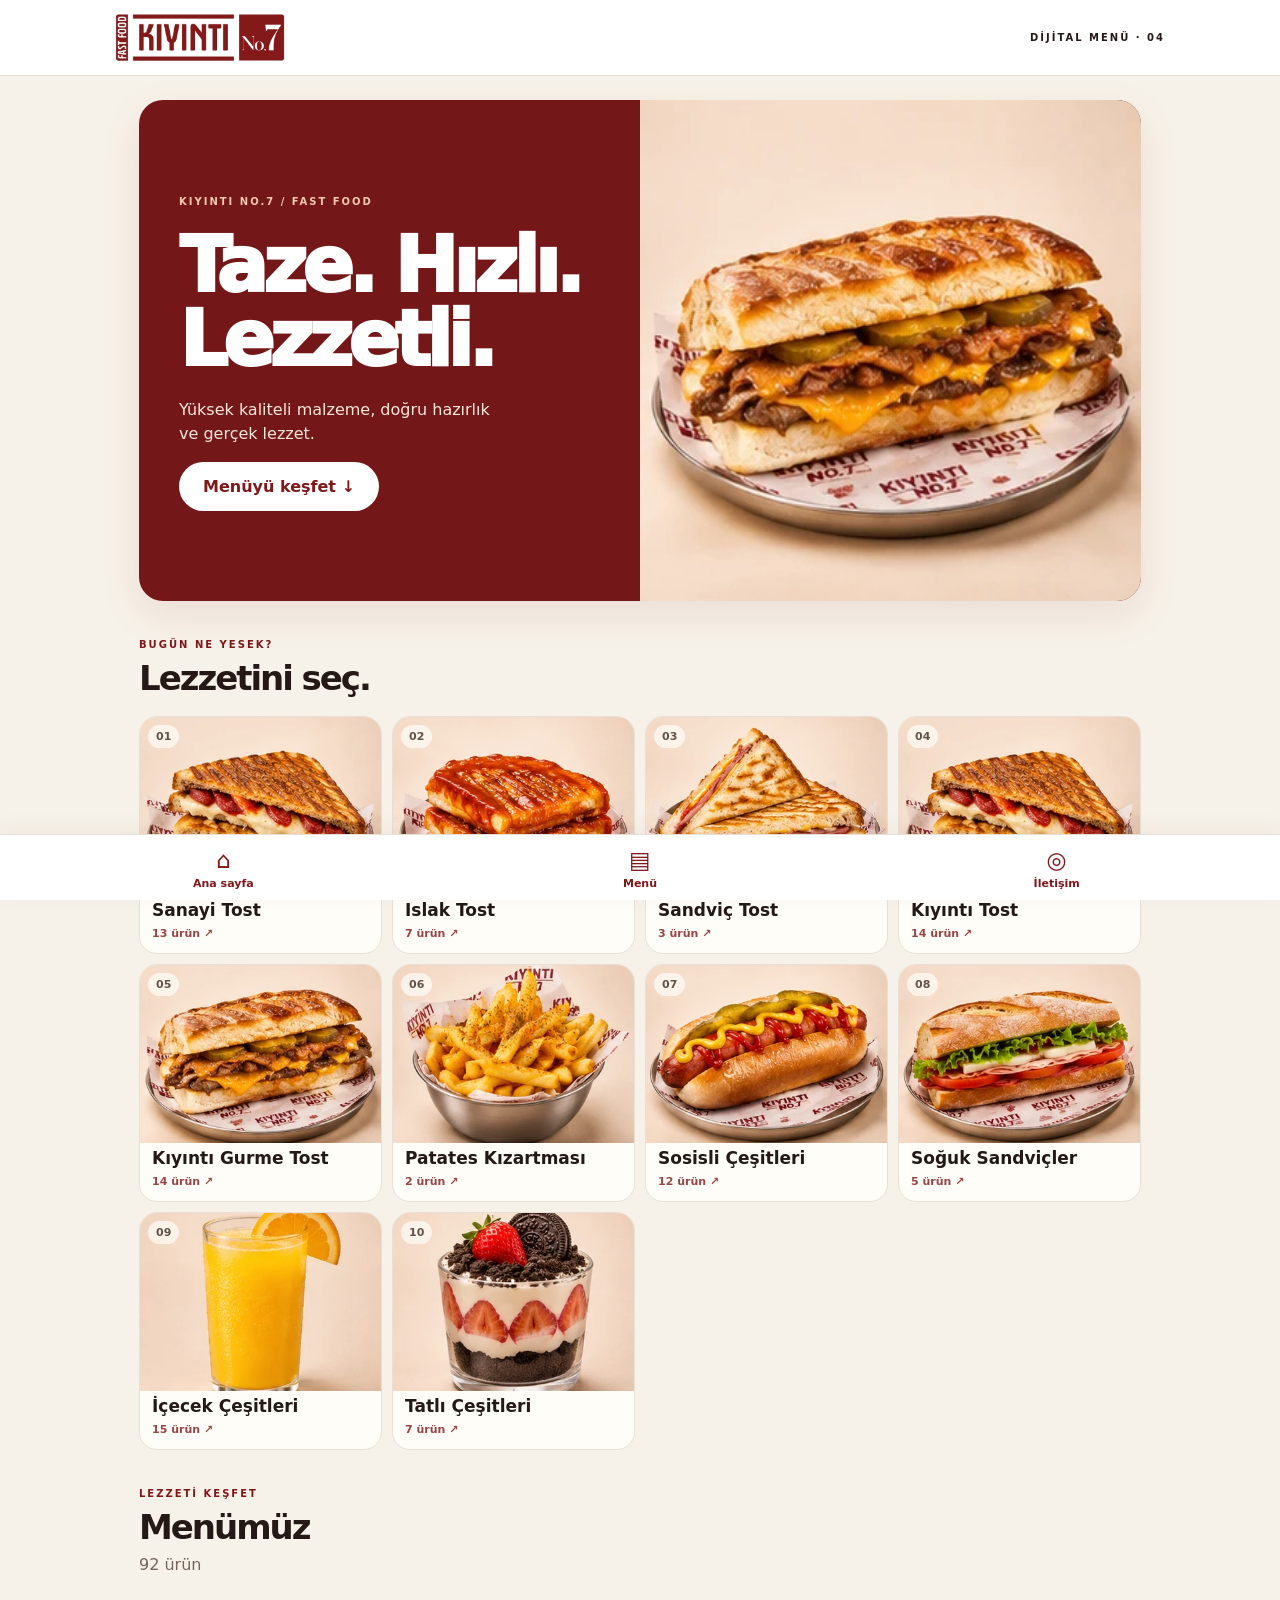
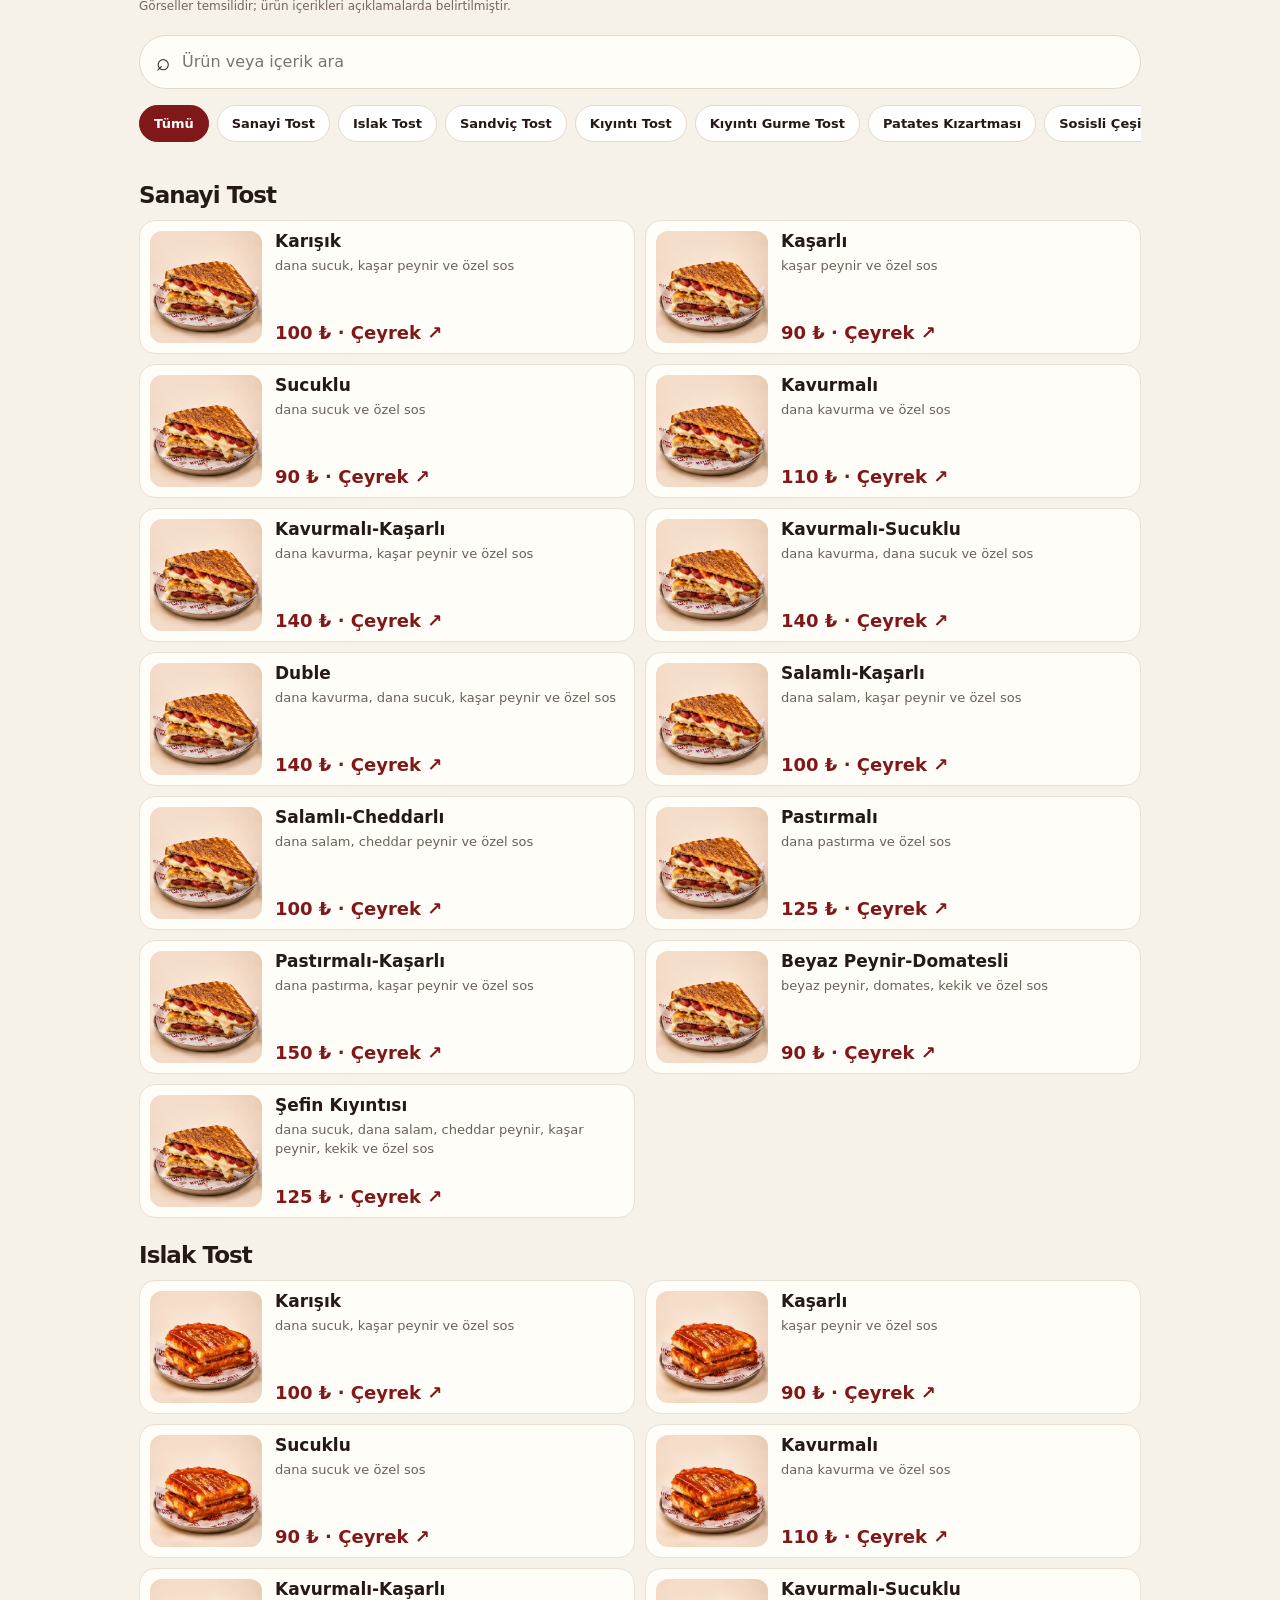
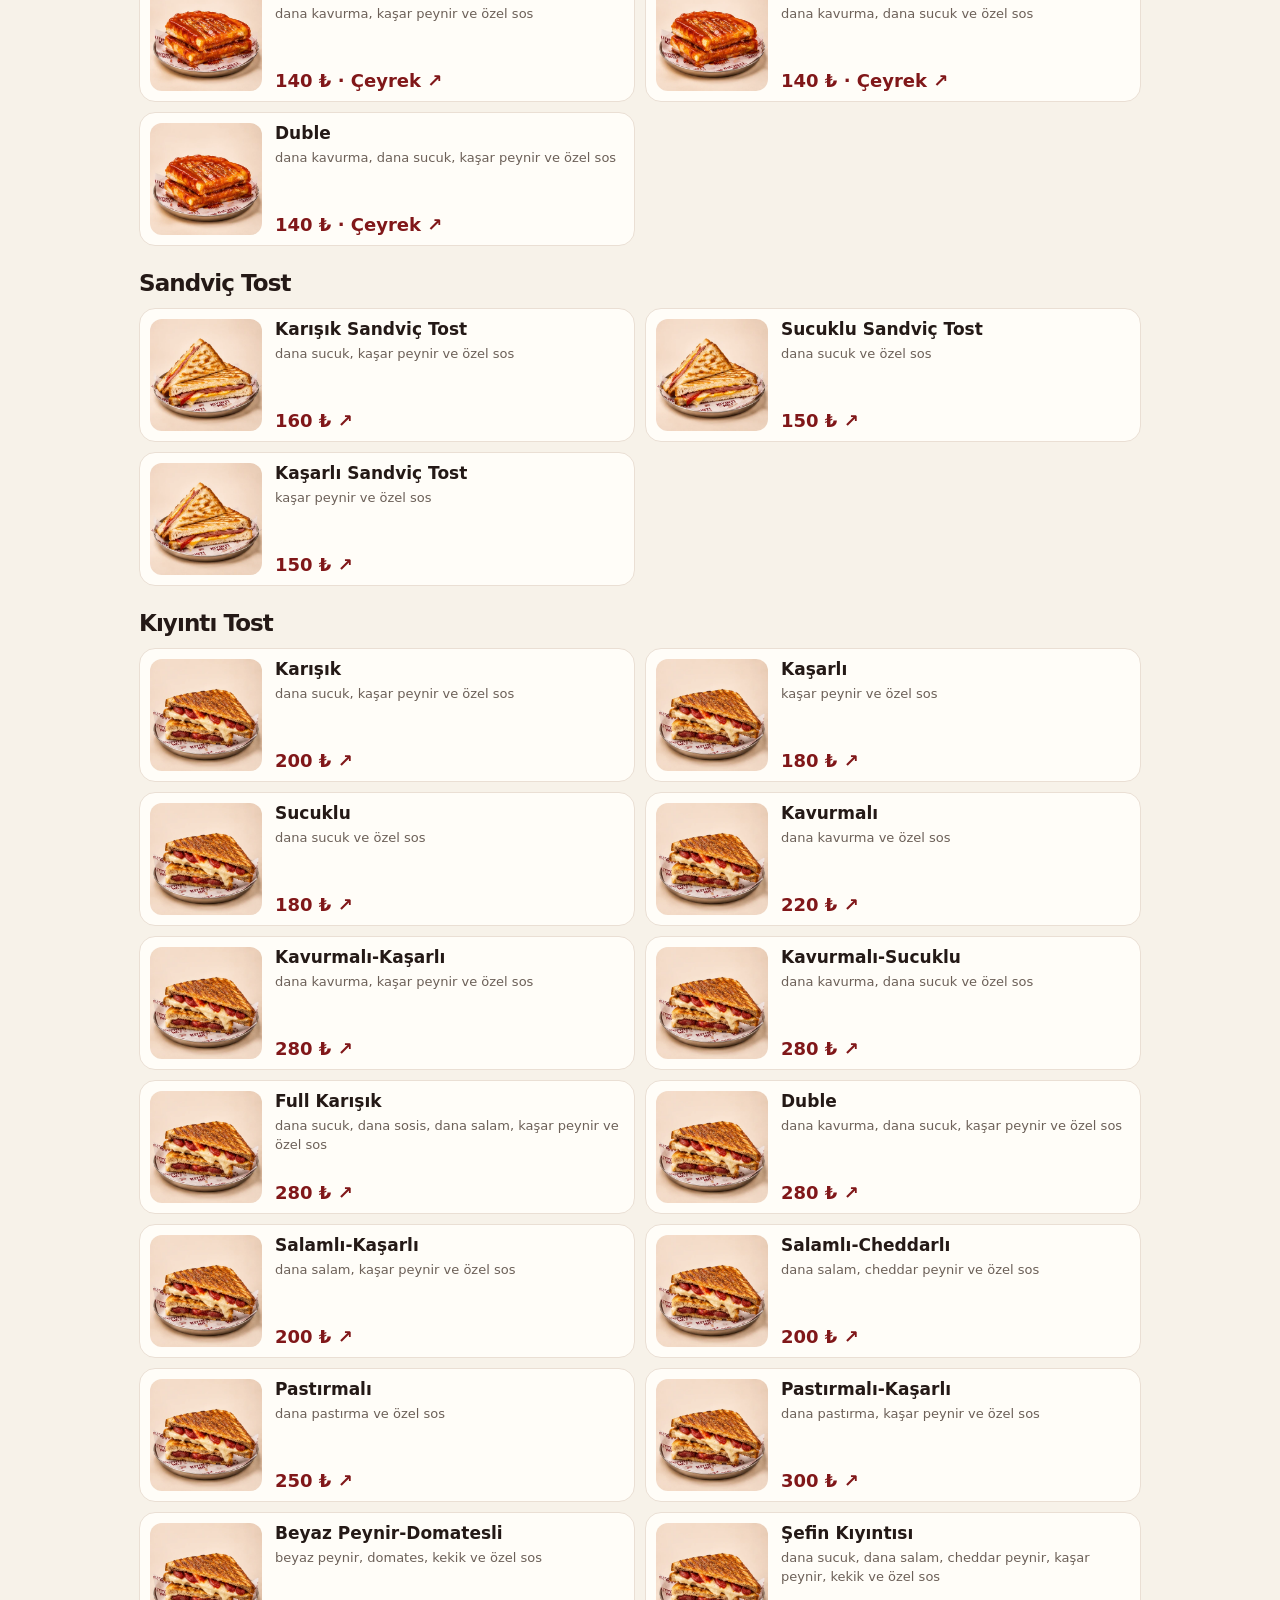
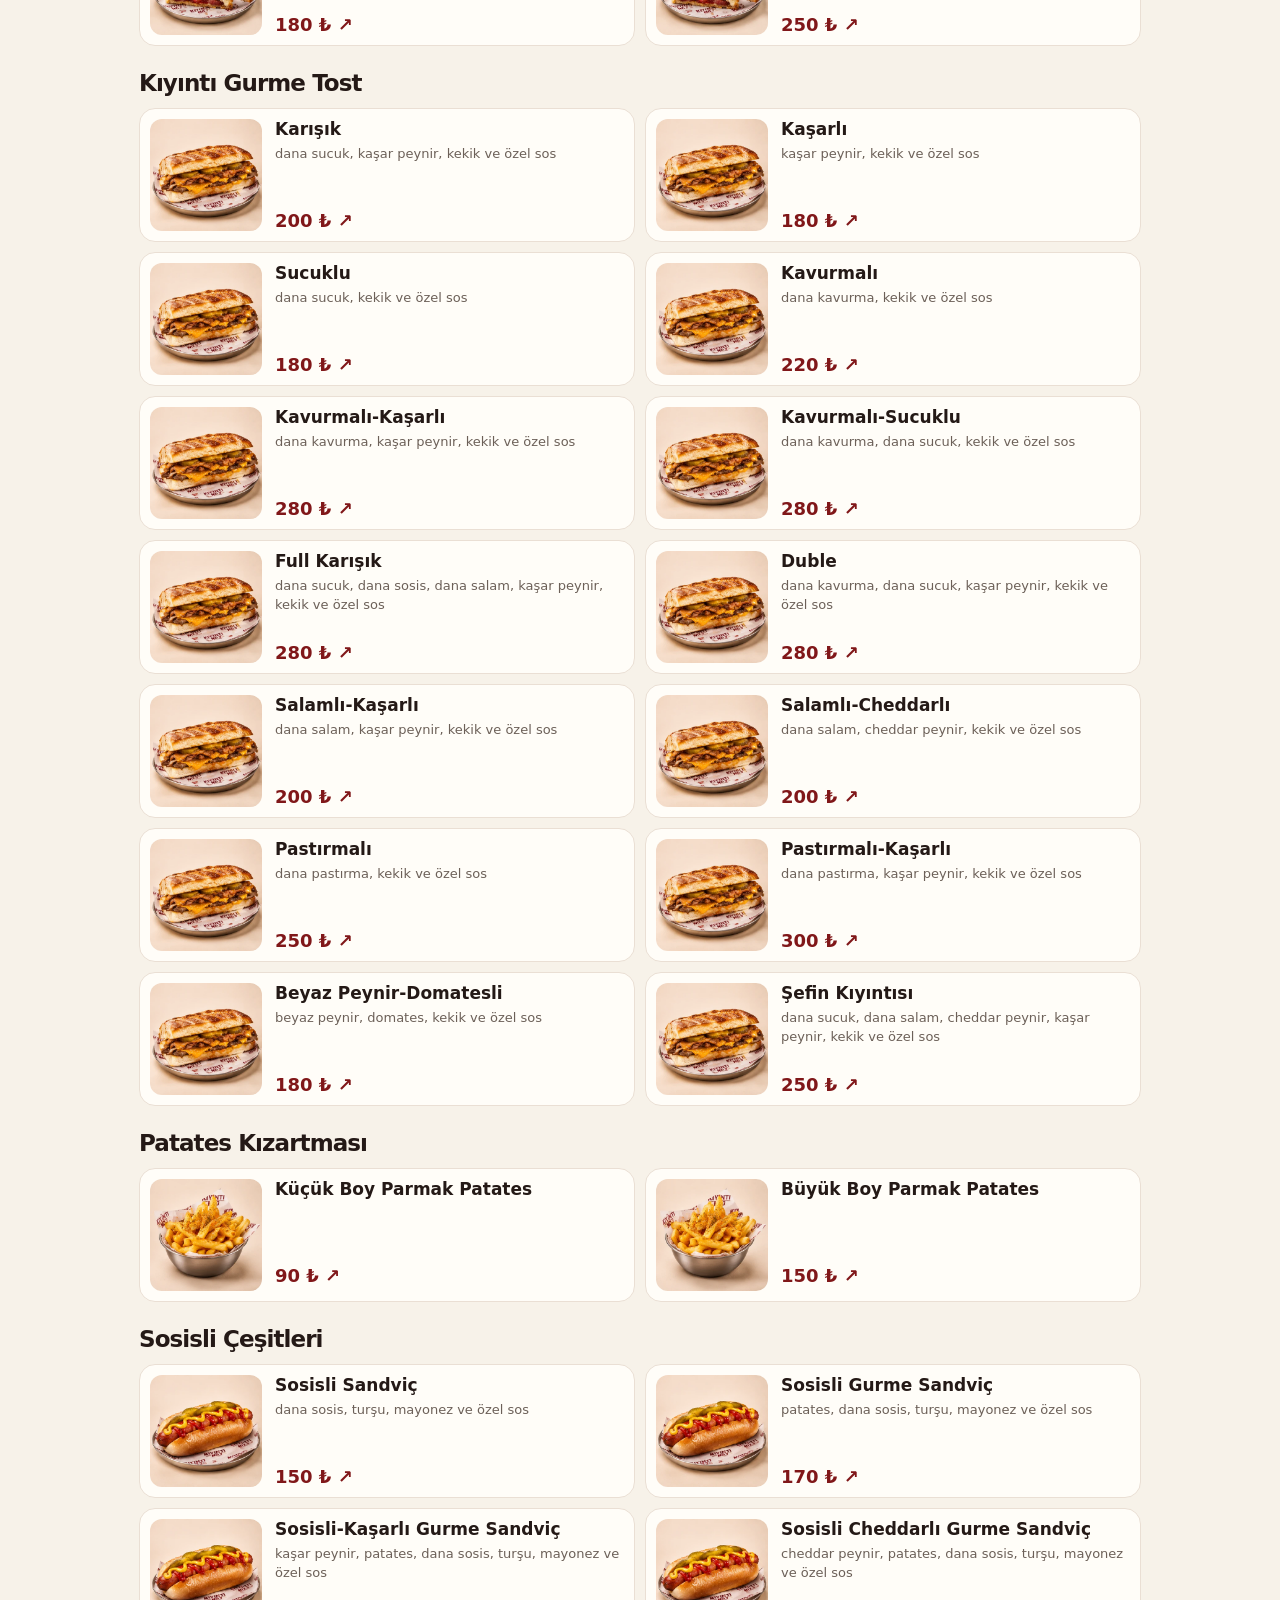
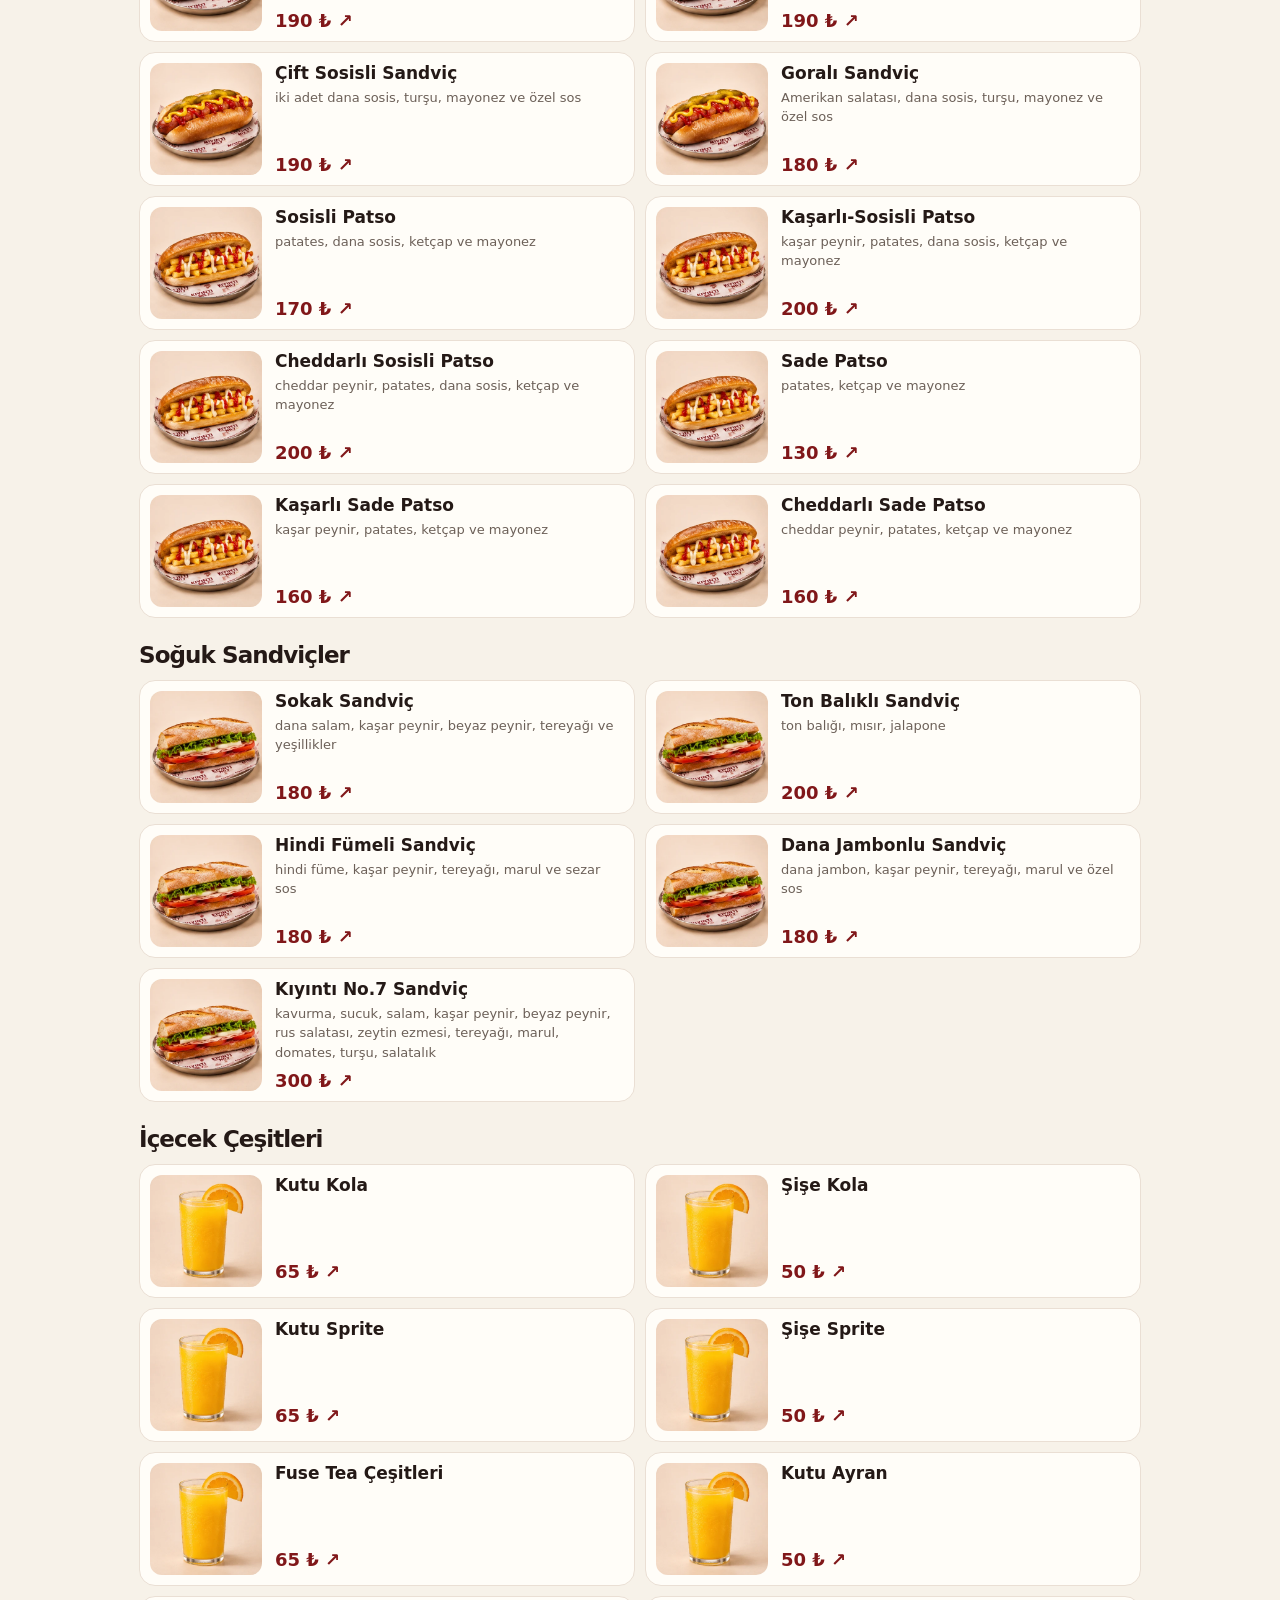
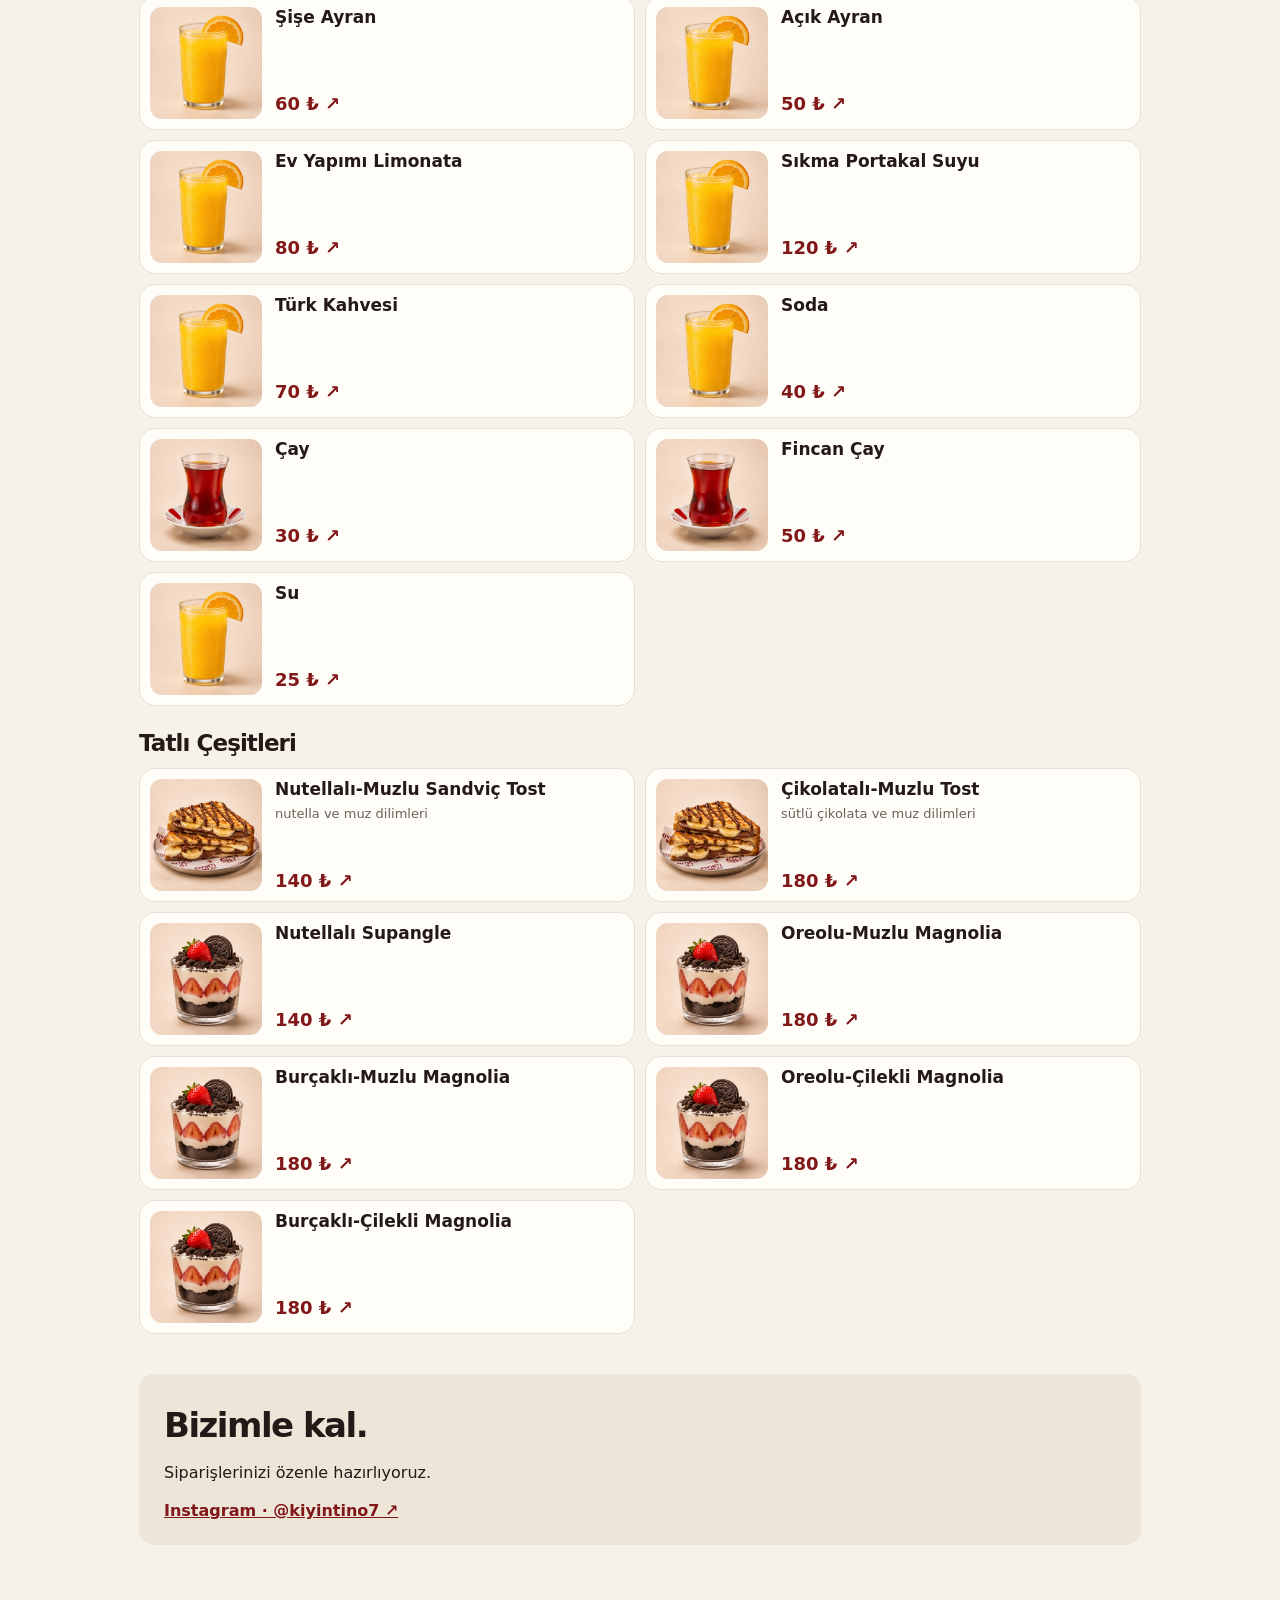
==== commit d53512d5: "V0.4 - Premium Visual Experience" ====
--- a/index.html
+++ b/index.html
@@ -1 +1 @@
-<!doctype html><html lang="tr"><head><meta charset="utf-8"><meta name="viewport" content="width=device-width, initial-scale=1, viewport-fit=cover"><meta name="theme-color" content="#801719"><title>Kıyıntı No.7 | Menü</title><link rel="stylesheet" href="style.css"></head><body><header><a href="#home"><img src="assets/logo.webp" alt="Kıyıntı No.7"></a><span>DİJİTAL MENÜ · 02</span></header><main><section id="home" class="hero"><div><small>KIYINTI NO.7 / FAST FOOD</small><h1>Taze. Hızlı.<br>Lezzetli.</h1><p>Yüksek kaliteli malzeme, doğru hazırlık ve gerçek lezzet.</p><a class="button" href="#discover">Menüyü keşfet ↓</a></div><img src="assets/hero.webp" alt="Islak hamburgerler"></section><section id="discover"><div class="intro"><small>BUGÜN NE YESEK?</small><h2>Lezzetini seç.</h2></div><div id="categoryCards"></div></section><section id="menu"><div class="intro"><small>LEZZETİ KEŞFET</small><h2>Menümüz</h2><p id="count"></p></div><label class="search">⌕ <input id="search" type="search" placeholder="Ürün veya içerik ara" aria-label="Ürün veya içerik ara"></label><nav id="categories" aria-label="Menü kategorileri"></nav><div id="products"></div></section><section id="contact"><h2>Bizimle kal.</h2><p>Siparişlerinizi özenle hazırlıyoruz.</p><a href="https://www.instagram.com/kiyintino7/">Instagram · @kiyintino7 ↗</a></section></main><footer><a href="#home">⌂<span>Ana sayfa</span></a><a href="#menu">▤<span>Menü</span></a><a href="#contact">◎<span>İletişim</span></a></footer><dialog id="detail"><button id="close" aria-label="Kapat">×</button><div id="detailContent"></div></dialog><script src="menu.js"></script><script src="app.js"></script></body></html>
+<!doctype html><html lang="tr"><head><meta charset="utf-8"><meta name="viewport" content="width=device-width, initial-scale=1, viewport-fit=cover"><meta name="theme-color" content="#801719"><title>Kıyıntı No.7 | Menü</title><link rel="stylesheet" href="style.css"></head><body><header><a href="#home"><img src="assets/logo.webp" alt="Kıyıntı No.7"></a><span>DİJİTAL MENÜ · 04</span></header><main><section id="home" class="hero"><div><small>KIYINTI NO.7 / FAST FOOD</small><h1>Taze. Hızlı.<br>Lezzetli.</h1><p>Yüksek kaliteli malzeme, doğru hazırlık ve gerçek lezzet.</p><a class="button" href="#discover">Menüyü keşfet ↓</a></div><img src="assets/hero.webp" alt="Temsili tost görseli"></section><section id="discover"><div class="intro"><small>BUGÜN NE YESEK?</small><h2>Lezzetini seç.</h2></div><div id="categoryCards"></div></section><section id="menu"><div class="intro"><small>LEZZETİ KEŞFET</small><h2>Menümüz</h2><p id="count"></p><p class="visual-note">Görseller temsilidir; ürün içerikleri açıklamalarda belirtilmiştir.</p></div><label class="search">⌕ <input id="search" type="search" placeholder="Ürün veya içerik ara" aria-label="Ürün veya içerik ara"></label><nav id="categories" aria-label="Menü kategorileri"></nav><div id="products"></div></section><section id="contact"><h2>Bizimle kal.</h2><p>Siparişlerinizi özenle hazırlıyoruz.</p><a href="https://www.instagram.com/kiyintino7/">Instagram · @kiyintino7 ↗</a></section></main><footer><a href="#home">⌂<span>Ana sayfa</span></a><a href="#menu">▤<span>Menü</span></a><a href="#contact">◎<span>İletişim</span></a></footer><dialog id="detail"><button id="close" aria-label="Kapat">×</button><div id="detailContent"></div></dialog><script src="menu.js"></script><script src="app.js"></script></body></html>
--- a/style.css
+++ b/style.css
@@ -1,2 +1,4 @@
 :root{--red:#801719;--cream:#f8f4ed;--ink:#241d19}*{box-sizing:border-box}html{scroll-behavior:smooth;scroll-padding-top:90px}body{margin:0;background:var(--cream);color:var(--ink);font:16px system-ui,sans-serif;padding-bottom:85px}header{position:sticky;top:0;z-index:4;background:#fff;display:flex;justify-content:space-between;align-items:center;padding:16px max(20px,calc((100vw - 1050px)/2));border-bottom:1px solid #e8ded4;gap:15px}header img{width:170px;display:block}header span,small{font-size:10px;font-weight:800;letter-spacing:2px}main{max-width:1050px;margin:auto;padding:20px}.hero{background:var(--red);color:white;border-radius:20px;overflow:hidden;display:grid;grid-template-columns:1fr 1fr}.hero div{padding:35px}.hero img{width:100%;height:100%;object-fit:cover}.hero h1{font-size:clamp(42px,7vw,76px);line-height:.98;letter-spacing:-3px;margin:20px 0}.hero p{max-width:330px;line-height:1.5}.button{display:inline-block;background:#fff;color:var(--red);padding:13px 20px;border-radius:9px;text-decoration:none;font-weight:800}.intro{margin-top:40px}.intro small{color:var(--red)}h2{font-size:34px;letter-spacing:-1.5px;margin:6px 0}p{line-height:1.5}.intro p{color:#74665d;margin:5px 0 20px}.search{display:flex;align-items:center;gap:10px;background:#fff;border:1px solid #e4d8cb;border-radius:12px;padding:12px 16px;font-size:24px}input{border:0;background:transparent;outline:none;width:100%;font:inherit;font-size:16px}nav{display:flex;gap:8px;overflow:auto;padding:16px 0;scrollbar-width:thin}button{font:inherit;cursor:pointer}nav button{white-space:nowrap;border:1px solid #e4d8cb;background:white;color:var(--ink);padding:10px 14px;border-radius:30px;font-size:13px;font-weight:700}nav button.active{background:var(--red);color:white;border-color:var(--red)}.group h3{font-size:23px;margin:24px 0 12px}.grid{display:grid;grid-template-columns:repeat(2,minmax(0,1fr));gap:10px}.card{background:white;border:1px solid #eadfd4;border-radius:13px;padding:17px;text-align:left;color:inherit;display:flex;flex-direction:column;gap:8px;min-height:115px}.card strong{font-size:17px}.card p{font-size:13px;color:#6c6058;margin:0}.price{color:var(--red);font-weight:850;margin-top:auto}.price em{font-size:11px;font-style:normal;color:#74665d}#contact{margin:40px 0 10px;padding:25px;background:#eee5d9;border-radius:15px}#contact a{color:var(--red);font-weight:700}footer{position:fixed;bottom:0;left:0;right:0;background:white;display:flex;justify-content:center;gap:clamp(35px,10vw,100px);padding:10px 15px calc(10px + env(safe-area-inset-bottom));border-top:1px solid #e8ded4;z-index:5}footer a{text-decoration:none;color:var(--red);display:grid;text-align:center;font-size:23px;line-height:1.1}footer span{font-size:11px;font-weight:700;margin-top:5px}dialog{border:0;border-radius:20px;padding:30px;width:min(90vw,440px);color:var(--ink)}dialog::backdrop{background:#20130fb0}#close{float:right;border:0;background:#eee;border-radius:50%;width:35px;height:35px;font-size:23px}.portion{display:flex;justify-content:space-between;border-bottom:1px solid #eee;padding:14px 0}.portion b{color:var(--red)}@media(max-width:600px){main{padding:14px}.hero{grid-template-columns:1fr}.hero div{padding:25px}.hero img{height:145px}.grid{grid-template-columns:1fr}.card{min-height:95px}header img{width:145px}header span{font-size:9px}}
 :root{--cream:#f7f2e9;--red:#801719;--ink:#241916}body{padding-bottom:100px}header{padding-block:13px;background:#fff}main{padding:24px}.hero{position:relative;min-height:330px;grid-template-columns:1fr 1fr;border-radius:24px;background:#731719}.hero div{padding:40px;align-self:center}.hero h1{font-weight:950;letter-spacing:-.065em}.hero img{min-height:330px;object-fit:cover}.hero small{color:#f4c8b0}.hero p{color:#f8e7dc}.button{border-radius:100px;padding:15px 24px}.intro h2{font-weight:900;letter-spacing:-.06em}.intro{margin-top:32px}#categoryCards{display:grid;grid-template-columns:repeat(4,minmax(0,1fr));gap:10px;margin-top:18px}.category-tile{border:1px solid #e2d5c8;border-radius:18px;background:#fffdf8;padding:16px;text-align:left;display:flex;flex-direction:column;gap:8px;min-height:140px;color:var(--red)}.category-tile:nth-child(3n+1){background:var(--red);color:white;border-color:var(--red)}.category-index{font-size:11px;opacity:.7;font-weight:800}.category-symbol{font-size:30px;line-height:1}.category-tile strong{font-size:17px;line-height:1.15}.category-tile small{margin-top:auto;letter-spacing:0;font-size:11px;opacity:.8}.search{border-radius:100px;background:#fffdf8}.search:focus-within{outline:2px solid var(--red)}#categories{position:sticky;top:65px;background:var(--cream);z-index:3;scrollbar-width:none}#categories::-webkit-scrollbar{display:none}.group h3{font-weight:900;letter-spacing:-.04em}.card{border-radius:16px;padding:18px;background:#fffdf8;transition:transform .15s;position:relative}.card:active,.category-tile:active{transform:scale(.98)}.card strong{padding-right:12px}.price{font-size:18px}footer{gap:0;justify-content:space-around;box-shadow:0 -5px 25px #3c18090c;padding-top:13px}footer a{min-width:75px}dialog{max-height:85dvh;overflow:auto;border-radius:26px;padding:26px}dialog h2{margin-top:14px}dialog small{color:var(--red)}dialog[open]{animation:rise .2s ease-out}@keyframes rise{from{opacity:0;transform:translateY(25px)}to{opacity:1;transform:translateY(0)}}@media(max-width:600px){main{padding:14px}.hero{display:flex;flex-direction:column-reverse;min-height:0;border-radius:22px}.hero img{height:180px;min-height:0;object-fit:cover}.hero div{padding:24px;width:100%}.hero h1{font-size:53px;margin:12px 0}.hero p{font-size:14px;margin:10px 0 18px}#categoryCards{grid-template-columns:repeat(2,minmax(0,1fr))}.category-tile{min-height:130px}.card{min-height:108px}.card p{max-width:95%}dialog{position:fixed;inset:auto 0 0;margin:0;width:100%;max-width:none;border-radius:26px 26px 0 0;padding-bottom:calc(28px + env(safe-area-inset-bottom))}dialog::before{content:'';display:block;width:36px;height:4px;border-radius:4px;background:#d8cec3;margin:0 auto 14px}#categories{top:52px}}@media(prefers-reduced-motion:reduce){html{scroll-behavior:auto}*{animation:none!important;transition:none!important}}
+
+.category-tile,.category-tile:nth-child(3n+1){background:#fffdf8;color:var(--ink);border:1px solid #eadfd4;padding:0;overflow:hidden;gap:6px;position:relative}.category-tile img{width:100%;aspect-ratio:1.35;object-fit:cover;order:-2}.category-index{position:absolute;top:8px;left:8px;background:#fffdf8;border-radius:20px;padding:5px 8px}.category-tile strong,.category-tile small{margin:0 12px}.category-tile small{padding-bottom:13px;color:var(--red)}.card{display:grid;grid-template-columns:112px 1fr;grid-template-rows:auto 1fr auto;gap:5px 13px;padding:10px;align-items:start}.card img{width:112px;height:112px;object-fit:cover;border-radius:12px;grid-row:1/4}.card strong,.card p,.card .price{grid-column:2}.card strong{padding:0}.card .price{align-self:end}.visual-note{font-size:12px;color:#74665d}#detailContent>img{width:100%;max-height:250px;object-fit:cover;border-radius:17px;margin:12px 0}#detailContent small{display:block}.hero img{object-position:center}.hero{box-shadow:0 14px 40px #80171918}@media(max-width:600px){.hero img{height:220px}.category-tile strong{font-size:15px}.card strong{font-size:15px}.card p{font-size:12px}}
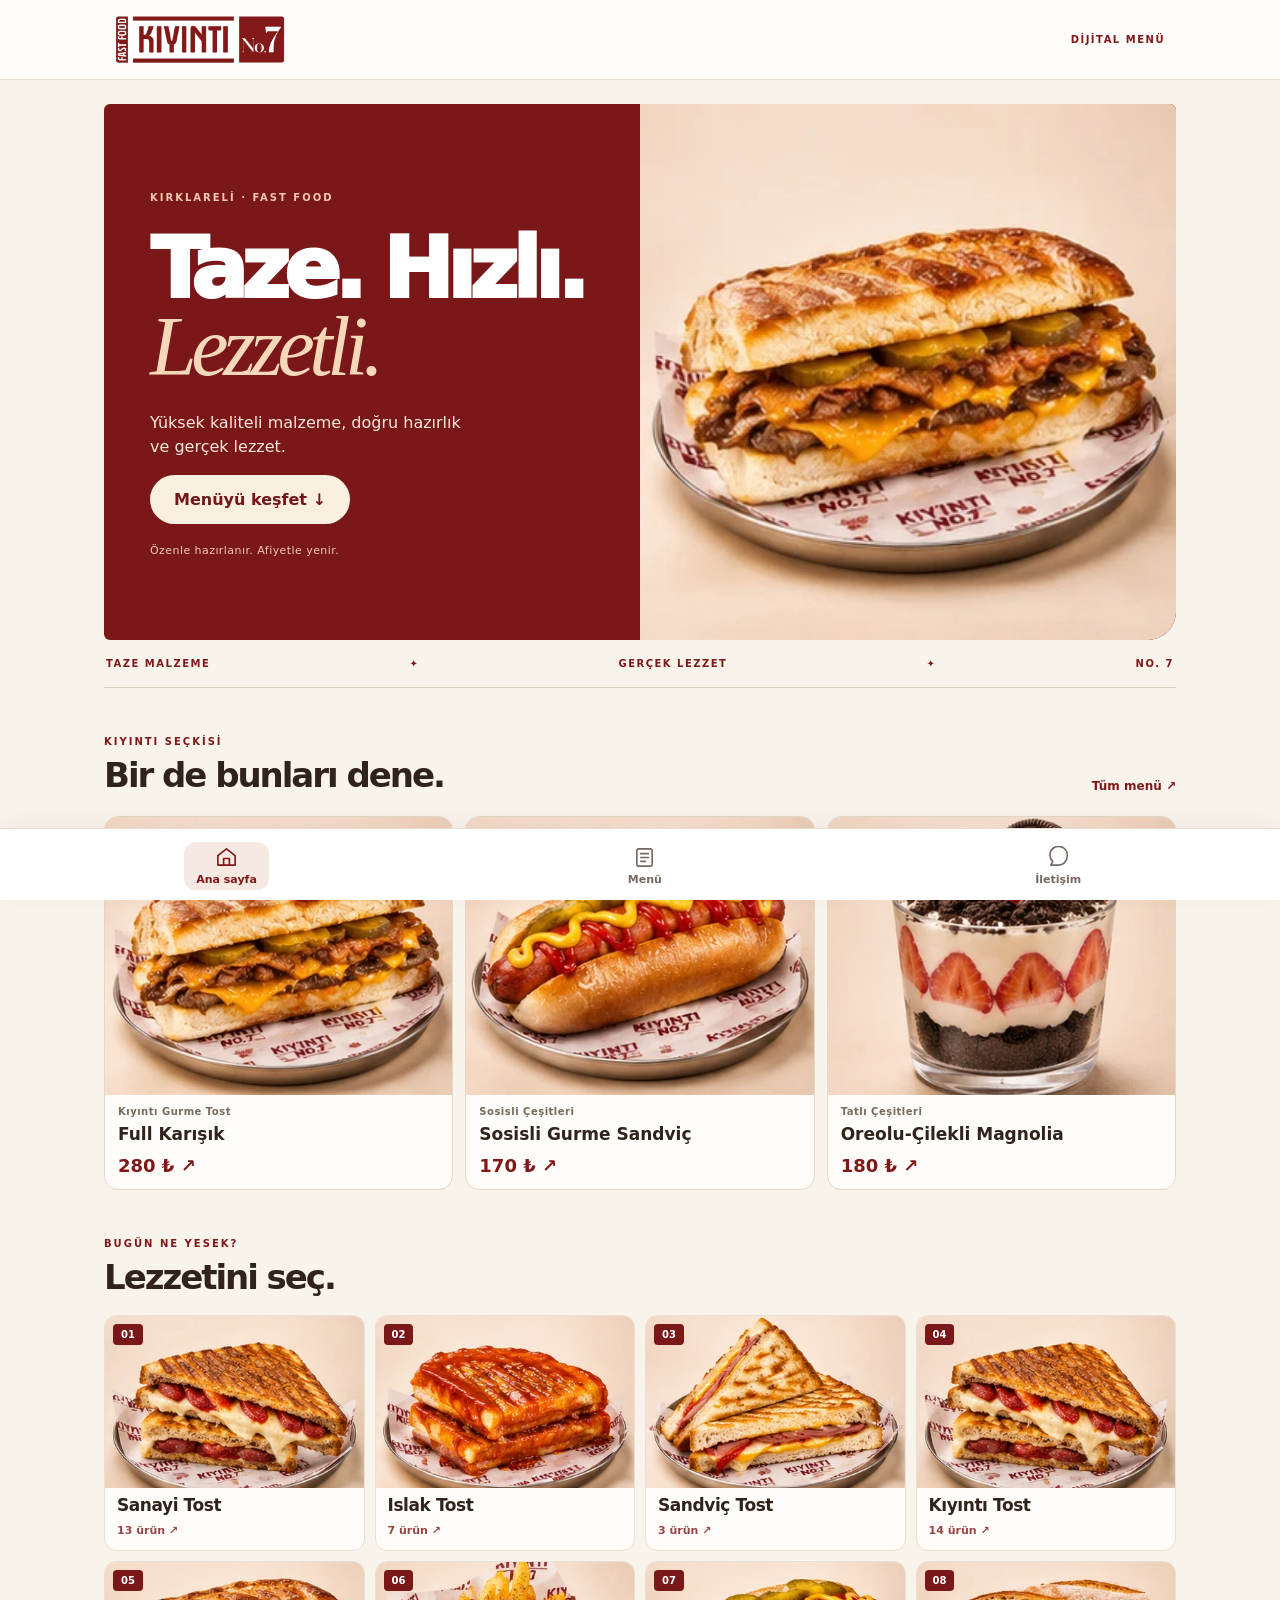
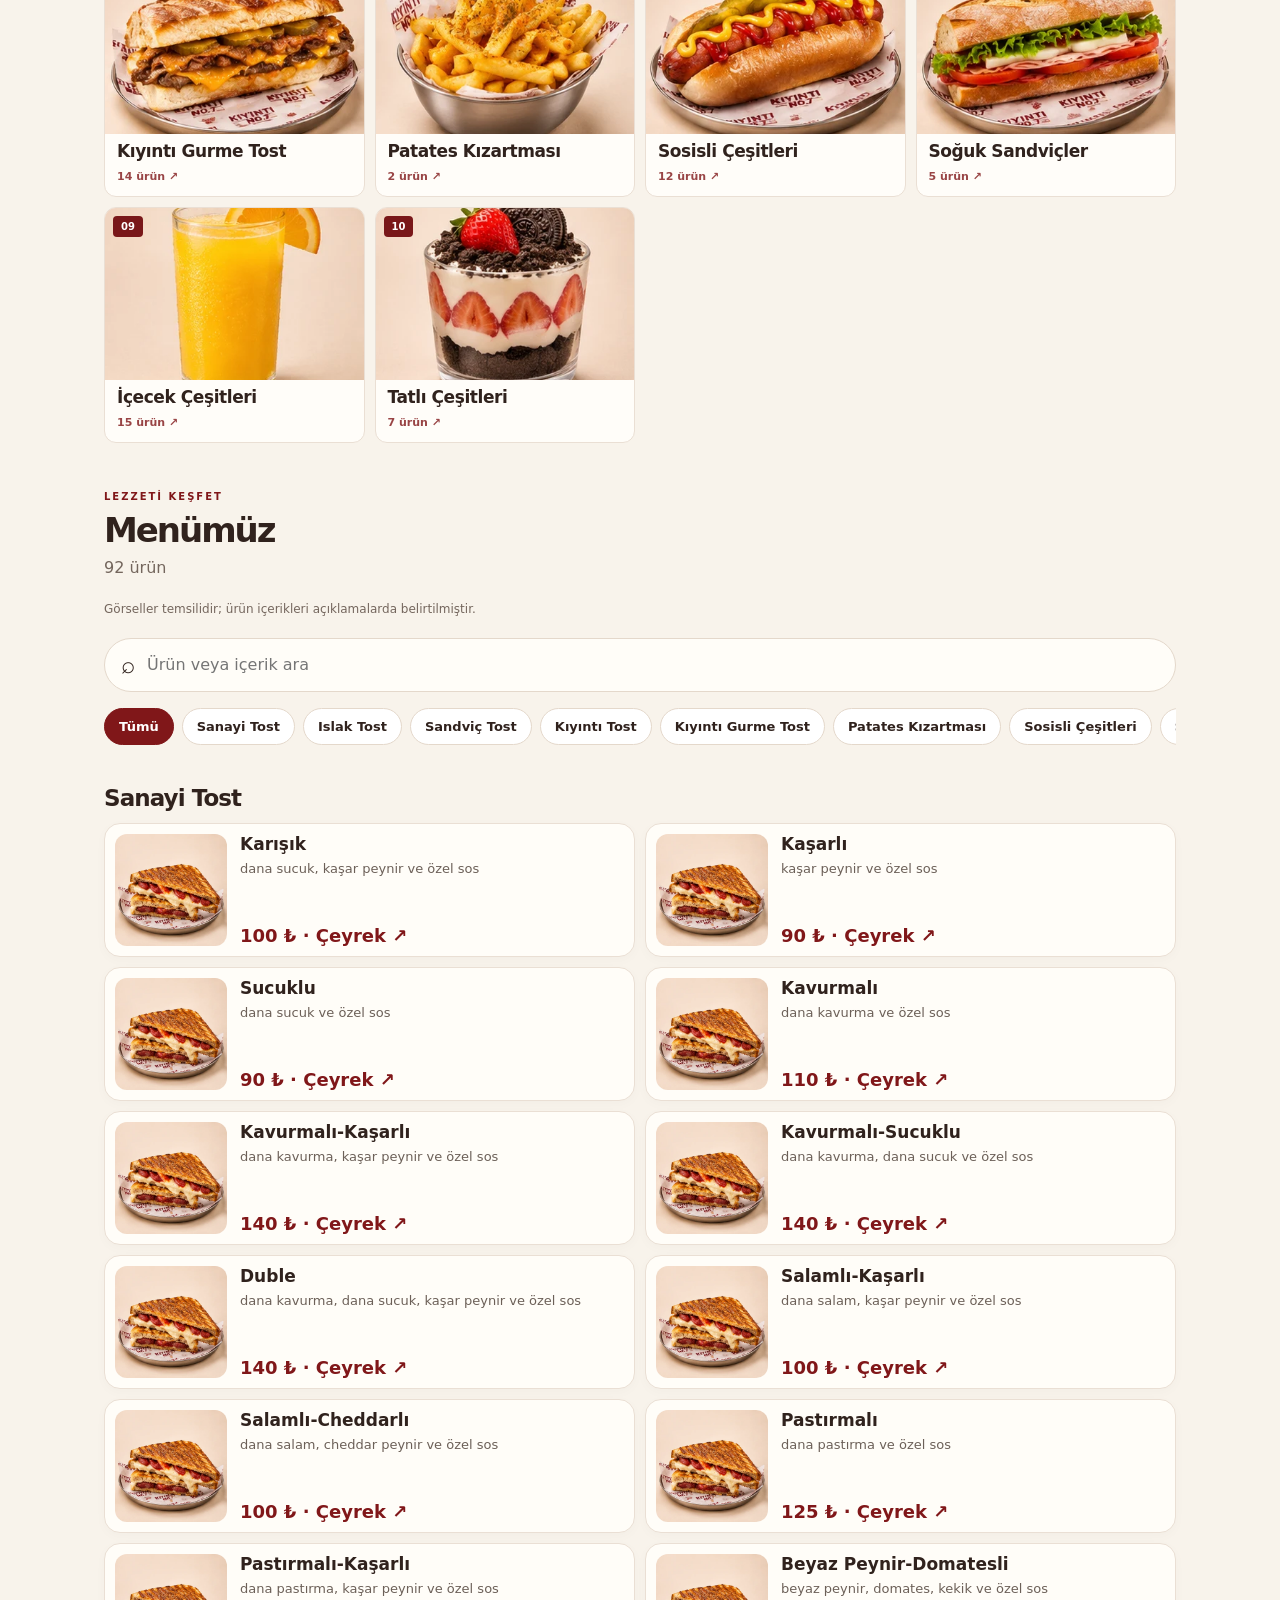
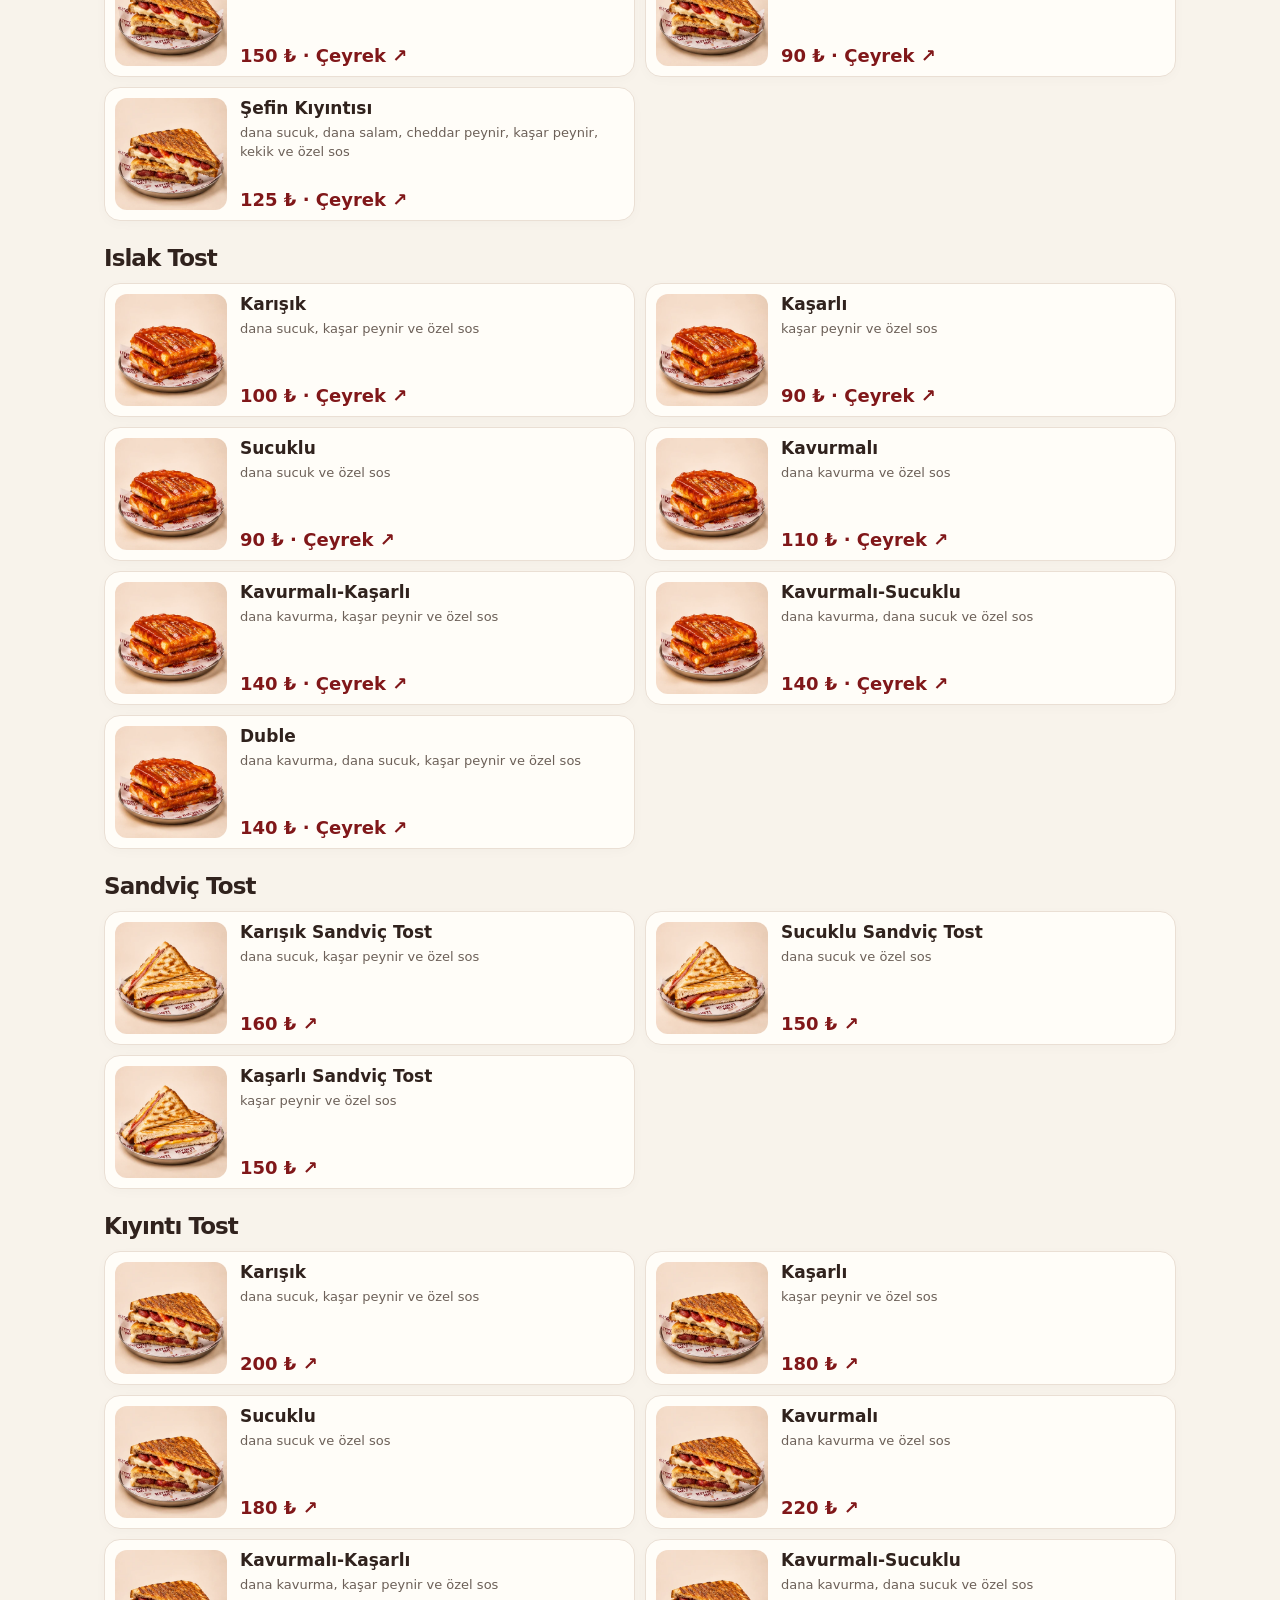
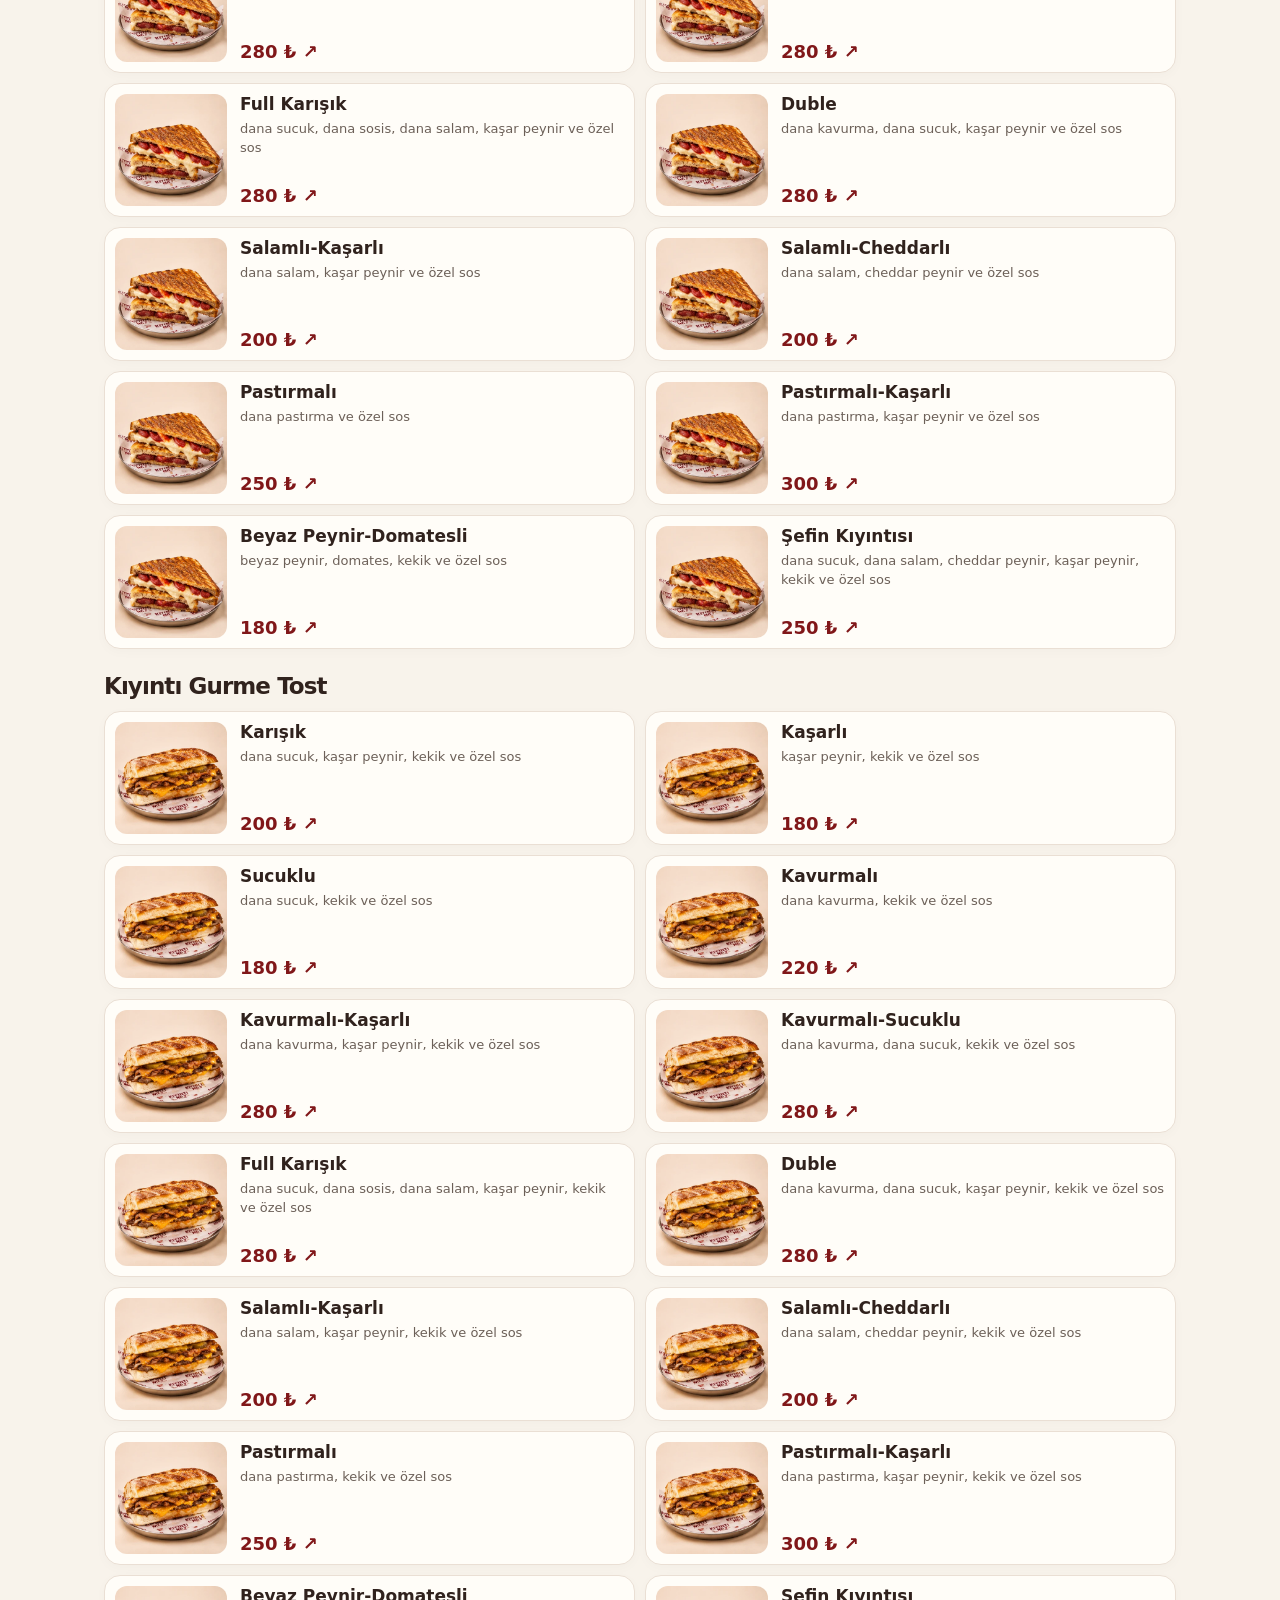
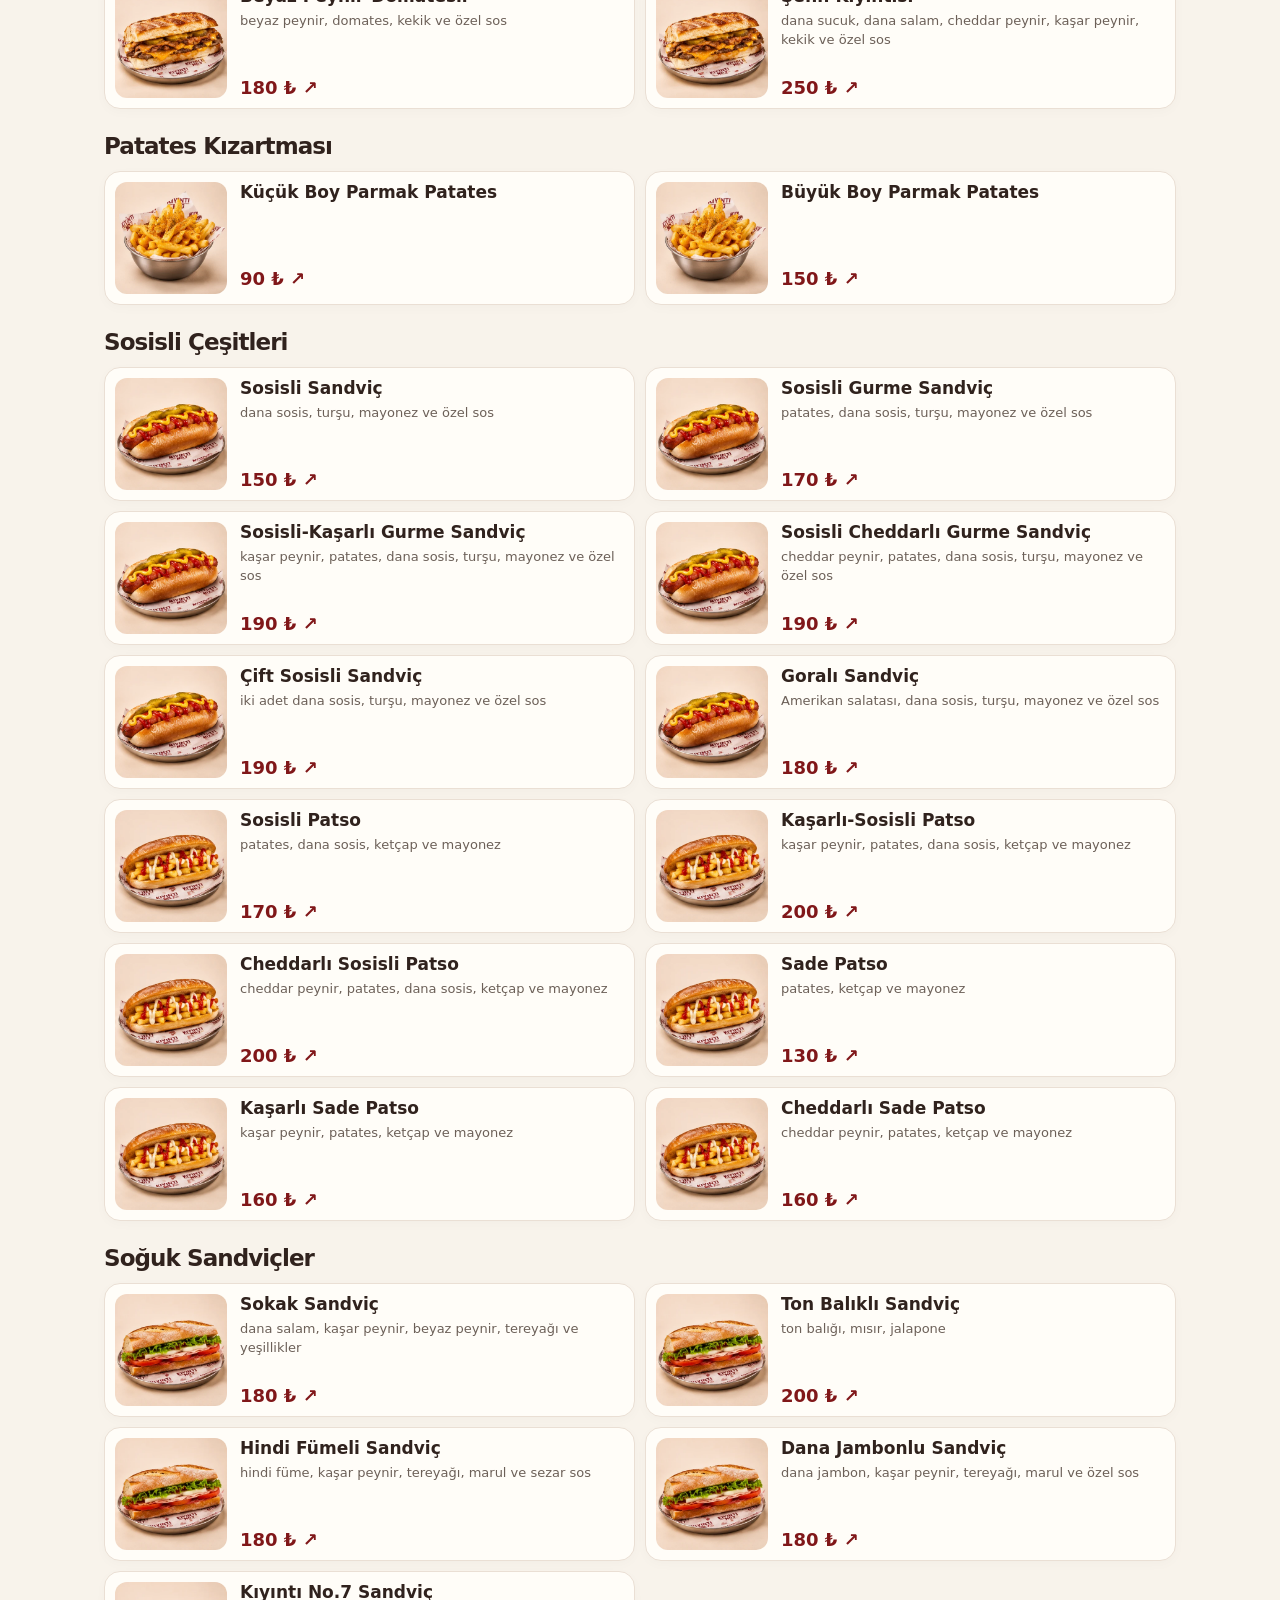
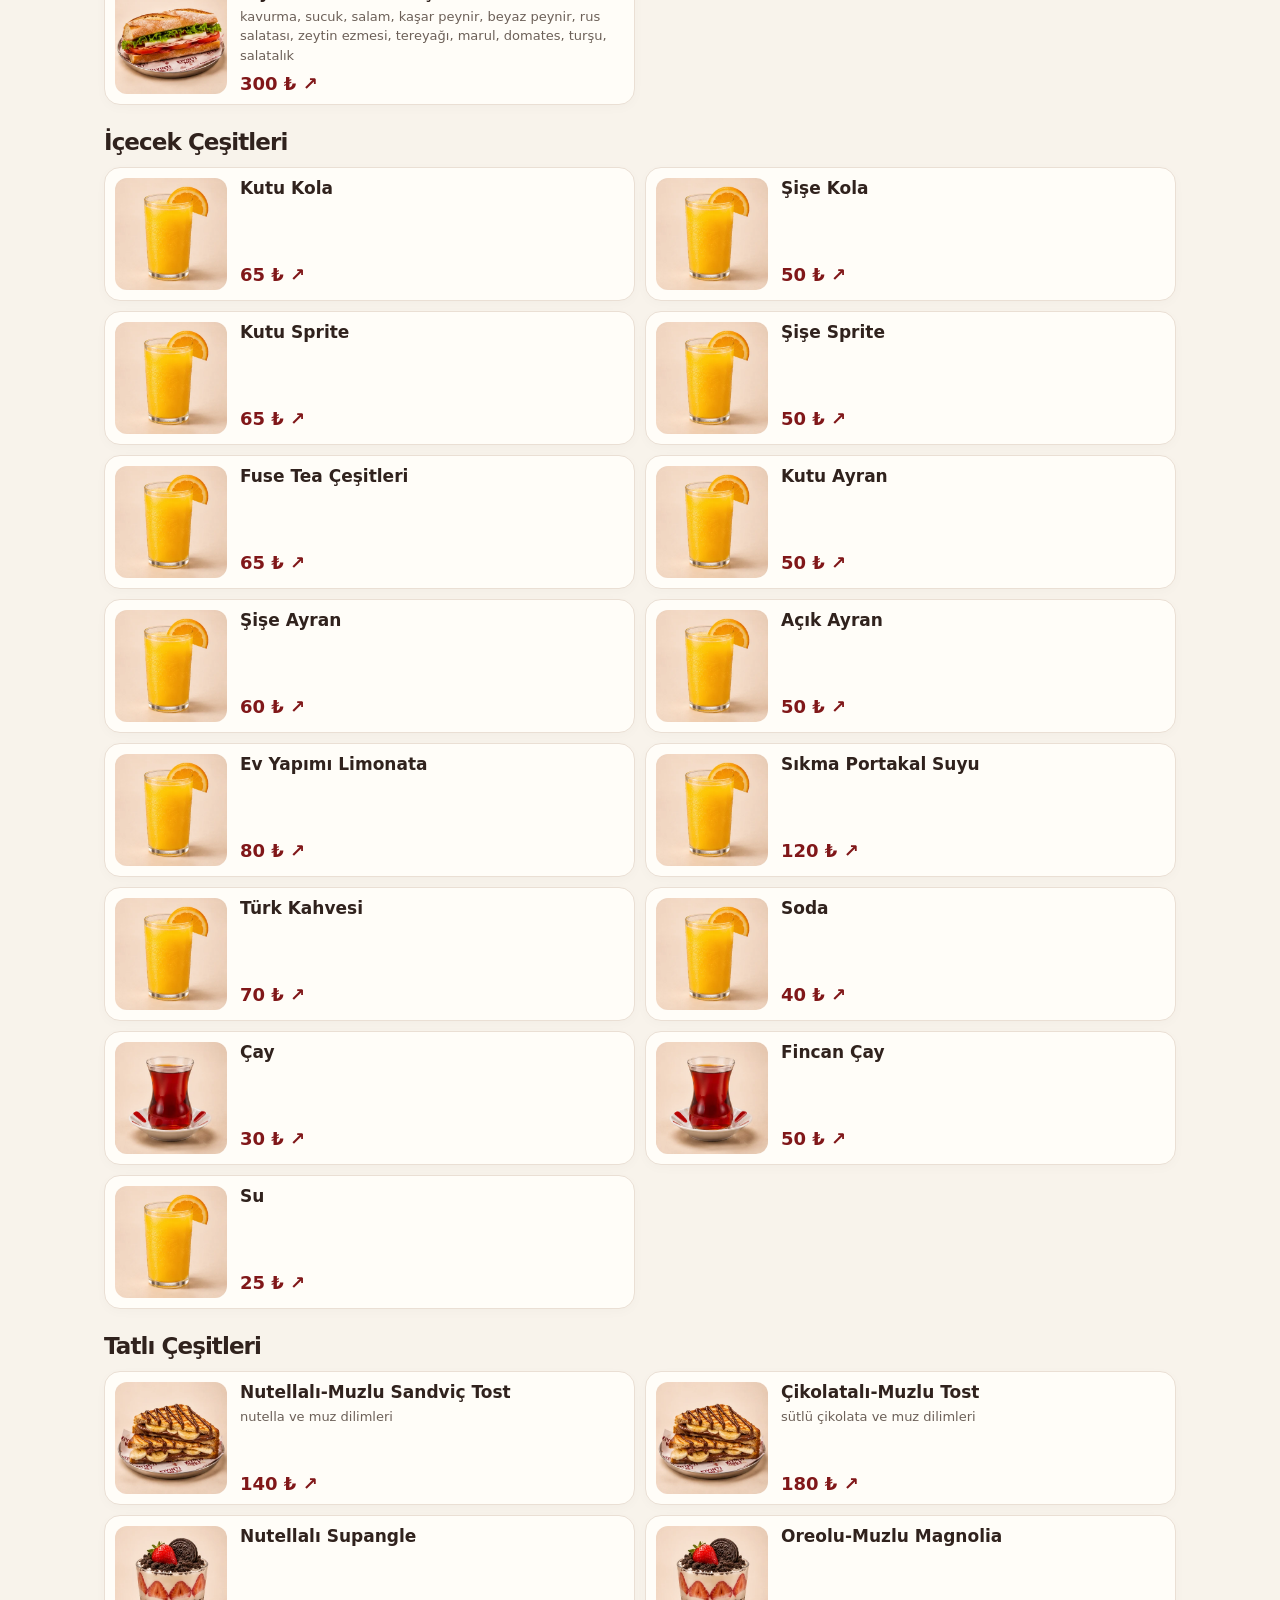
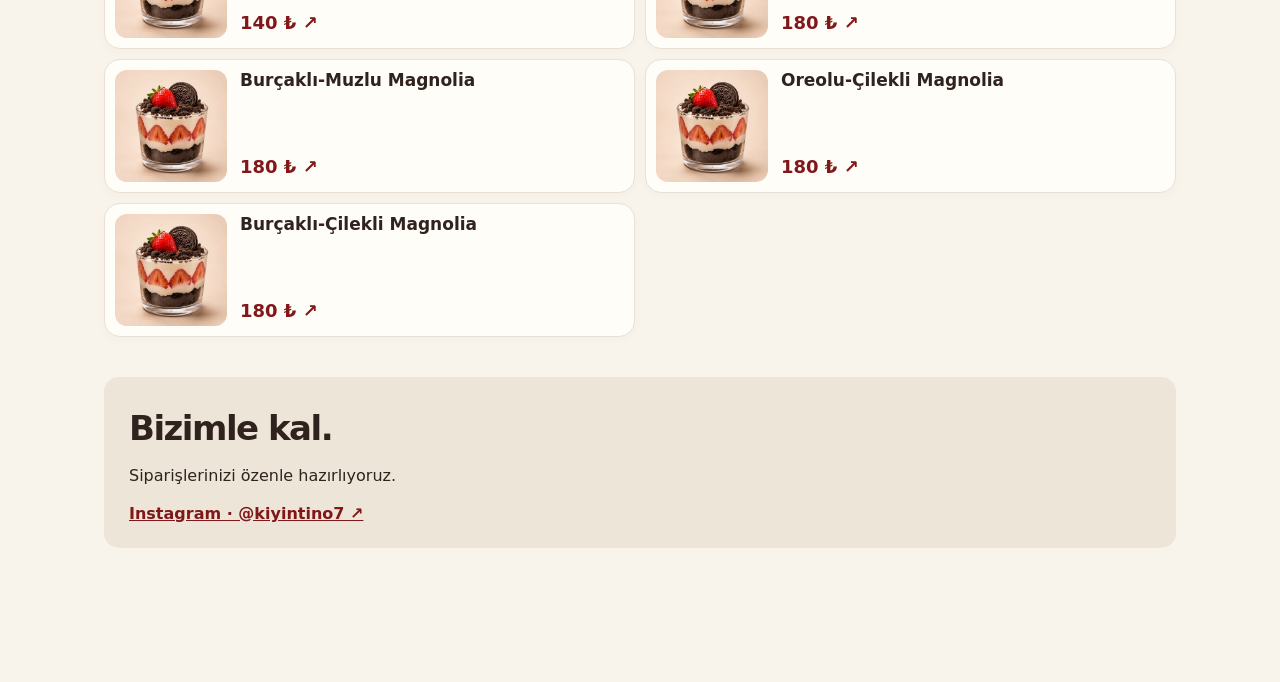
==== commit ba0ece76: "V0.5 - Premium Homepage" ====
--- a/index.html
+++ b/index.html
@@ -1 +1 @@
-<!doctype html><html lang="tr"><head><meta charset="utf-8"><meta name="viewport" content="width=device-width, initial-scale=1, viewport-fit=cover"><meta name="theme-color" content="#801719"><title>Kıyıntı No.7 | Menü</title><link rel="stylesheet" href="style.css"></head><body><header><a href="#home"><img src="assets/logo.webp" alt="Kıyıntı No.7"></a><span>DİJİTAL MENÜ · 04</span></header><main><section id="home" class="hero"><div><small>KIYINTI NO.7 / FAST FOOD</small><h1>Taze. Hızlı.<br>Lezzetli.</h1><p>Yüksek kaliteli malzeme, doğru hazırlık ve gerçek lezzet.</p><a class="button" href="#discover">Menüyü keşfet ↓</a></div><img src="assets/hero.webp" alt="Temsili tost görseli"></section><section id="discover"><div class="intro"><small>BUGÜN NE YESEK?</small><h2>Lezzetini seç.</h2></div><div id="categoryCards"></div></section><section id="menu"><div class="intro"><small>LEZZETİ KEŞFET</small><h2>Menümüz</h2><p id="count"></p><p class="visual-note">Görseller temsilidir; ürün içerikleri açıklamalarda belirtilmiştir.</p></div><label class="search">⌕ <input id="search" type="search" placeholder="Ürün veya içerik ara" aria-label="Ürün veya içerik ara"></label><nav id="categories" aria-label="Menü kategorileri"></nav><div id="products"></div></section><section id="contact"><h2>Bizimle kal.</h2><p>Siparişlerinizi özenle hazırlıyoruz.</p><a href="https://www.instagram.com/kiyintino7/">Instagram · @kiyintino7 ↗</a></section></main><footer><a href="#home">⌂<span>Ana sayfa</span></a><a href="#menu">▤<span>Menü</span></a><a href="#contact">◎<span>İletişim</span></a></footer><dialog id="detail"><button id="close" aria-label="Kapat">×</button><div id="detailContent"></div></dialog><script src="menu.js"></script><script src="app.js"></script></body></html>
+<!doctype html><html lang="tr"><head><meta charset="utf-8"><meta name="viewport" content="width=device-width, initial-scale=1, viewport-fit=cover"><meta name="theme-color" content="#801719"><title>Kıyıntı No.7 | Menü</title><link rel="stylesheet" href="style.css"></head><body><header><a href="#home"><img src="assets/logo.webp" alt="Kıyıntı No.7"></a><span>DİJİTAL MENÜ</span></header><main><section id="home" class="hero"><div><small>KIRKLARELİ · FAST FOOD</small><h1>Taze. Hızlı.<br><em>Lezzetli.</em></h1><p>Yüksek kaliteli malzeme, doğru hazırlık ve gerçek lezzet.</p><a class="button" href="#discover">Menüyü keşfet ↓</a><div class="hero-meta">Özenle hazırlanır. Afiyetle yenir.</div></div><img src="assets/hero.webp" alt="Temsili tost görseli"></section><div class="brand-strip"><span>TAZE MALZEME</span><span>✦</span><span>GERÇEK LEZZET</span><span>✦</span><span>NO. 7</span></div><section id="featured"><div class="intro section-head"><div><small>KIYINTI SEÇKİSİ</small><h2>Bir de bunları dene.</h2></div><a href="#menu">Tüm menü ↗</a></div><div id="featuredCards"></div></section><section id="discover"><div class="intro"><small>BUGÜN NE YESEK?</small><h2>Lezzetini seç.</h2></div><div id="categoryCards"></div></section><section id="menu"><div class="intro"><small>LEZZETİ KEŞFET</small><h2>Menümüz</h2><p id="count"></p><p class="visual-note">Görseller temsilidir; ürün içerikleri açıklamalarda belirtilmiştir.</p></div><label class="search">⌕ <input id="search" type="search" placeholder="Ürün veya içerik ara" aria-label="Ürün veya içerik ara"></label><nav id="categories" aria-label="Menü kategorileri"></nav><div id="products"></div></section><section id="contact"><h2>Bizimle kal.</h2><p>Siparişlerinizi özenle hazırlıyoruz.</p><a href="https://www.instagram.com/kiyintino7/">Instagram · @kiyintino7 ↗</a></section></main><footer><a href="#home"><svg viewBox="0 0 24 24"><path d="m3 10 9-7 9 7v10H3z M9 20v-7h6v7"/></svg><span>Ana sayfa</span></a><a href="#menu"><svg viewBox="0 0 24 24"><rect x="4" y="3" width="16" height="18" rx="2"/><path d="M8 8h8M8 12h8M8 16h5"/></svg><span>Menü</span></a><a href="#contact"><svg viewBox="0 0 24 24"><path d="M21 11a9 9 0 0 1-9 9H4l2-4a9 9 0 1 1 15-5Z"/></svg><span>İletişim</span></a></footer><dialog id="detail"><button id="close" aria-label="Kapat">×</button><div id="detailContent"></div></dialog><script src="menu.js"></script><script src="app.js"></script></body></html>
--- a/style.css
+++ b/style.css
@@ -1,4 +1,5 @@
 :root{--red:#801719;--cream:#f8f4ed;--ink:#241d19}*{box-sizing:border-box}html{scroll-behavior:smooth;scroll-padding-top:90px}body{margin:0;background:var(--cream);color:var(--ink);font:16px system-ui,sans-serif;padding-bottom:85px}header{position:sticky;top:0;z-index:4;background:#fff;display:flex;justify-content:space-between;align-items:center;padding:16px max(20px,calc((100vw - 1050px)/2));border-bottom:1px solid #e8ded4;gap:15px}header img{width:170px;display:block}header span,small{font-size:10px;font-weight:800;letter-spacing:2px}main{max-width:1050px;margin:auto;padding:20px}.hero{background:var(--red);color:white;border-radius:20px;overflow:hidden;display:grid;grid-template-columns:1fr 1fr}.hero div{padding:35px}.hero img{width:100%;height:100%;object-fit:cover}.hero h1{font-size:clamp(42px,7vw,76px);line-height:.98;letter-spacing:-3px;margin:20px 0}.hero p{max-width:330px;line-height:1.5}.button{display:inline-block;background:#fff;color:var(--red);padding:13px 20px;border-radius:9px;text-decoration:none;font-weight:800}.intro{margin-top:40px}.intro small{color:var(--red)}h2{font-size:34px;letter-spacing:-1.5px;margin:6px 0}p{line-height:1.5}.intro p{color:#74665d;margin:5px 0 20px}.search{display:flex;align-items:center;gap:10px;background:#fff;border:1px solid #e4d8cb;border-radius:12px;padding:12px 16px;font-size:24px}input{border:0;background:transparent;outline:none;width:100%;font:inherit;font-size:16px}nav{display:flex;gap:8px;overflow:auto;padding:16px 0;scrollbar-width:thin}button{font:inherit;cursor:pointer}nav button{white-space:nowrap;border:1px solid #e4d8cb;background:white;color:var(--ink);padding:10px 14px;border-radius:30px;font-size:13px;font-weight:700}nav button.active{background:var(--red);color:white;border-color:var(--red)}.group h3{font-size:23px;margin:24px 0 12px}.grid{display:grid;grid-template-columns:repeat(2,minmax(0,1fr));gap:10px}.card{background:white;border:1px solid #eadfd4;border-radius:13px;padding:17px;text-align:left;color:inherit;display:flex;flex-direction:column;gap:8px;min-height:115px}.card strong{font-size:17px}.card p{font-size:13px;color:#6c6058;margin:0}.price{color:var(--red);font-weight:850;margin-top:auto}.price em{font-size:11px;font-style:normal;color:#74665d}#contact{margin:40px 0 10px;padding:25px;background:#eee5d9;border-radius:15px}#contact a{color:var(--red);font-weight:700}footer{position:fixed;bottom:0;left:0;right:0;background:white;display:flex;justify-content:center;gap:clamp(35px,10vw,100px);padding:10px 15px calc(10px + env(safe-area-inset-bottom));border-top:1px solid #e8ded4;z-index:5}footer a{text-decoration:none;color:var(--red);display:grid;text-align:center;font-size:23px;line-height:1.1}footer span{font-size:11px;font-weight:700;margin-top:5px}dialog{border:0;border-radius:20px;padding:30px;width:min(90vw,440px);color:var(--ink)}dialog::backdrop{background:#20130fb0}#close{float:right;border:0;background:#eee;border-radius:50%;width:35px;height:35px;font-size:23px}.portion{display:flex;justify-content:space-between;border-bottom:1px solid #eee;padding:14px 0}.portion b{color:var(--red)}@media(max-width:600px){main{padding:14px}.hero{grid-template-columns:1fr}.hero div{padding:25px}.hero img{height:145px}.grid{grid-template-columns:1fr}.card{min-height:95px}header img{width:145px}header span{font-size:9px}}
 :root{--cream:#f7f2e9;--red:#801719;--ink:#241916}body{padding-bottom:100px}header{padding-block:13px;background:#fff}main{padding:24px}.hero{position:relative;min-height:330px;grid-template-columns:1fr 1fr;border-radius:24px;background:#731719}.hero div{padding:40px;align-self:center}.hero h1{font-weight:950;letter-spacing:-.065em}.hero img{min-height:330px;object-fit:cover}.hero small{color:#f4c8b0}.hero p{color:#f8e7dc}.button{border-radius:100px;padding:15px 24px}.intro h2{font-weight:900;letter-spacing:-.06em}.intro{margin-top:32px}#categoryCards{display:grid;grid-template-columns:repeat(4,minmax(0,1fr));gap:10px;margin-top:18px}.category-tile{border:1px solid #e2d5c8;border-radius:18px;background:#fffdf8;padding:16px;text-align:left;display:flex;flex-direction:column;gap:8px;min-height:140px;color:var(--red)}.category-tile:nth-child(3n+1){background:var(--red);color:white;border-color:var(--red)}.category-index{font-size:11px;opacity:.7;font-weight:800}.category-symbol{font-size:30px;line-height:1}.category-tile strong{font-size:17px;line-height:1.15}.category-tile small{margin-top:auto;letter-spacing:0;font-size:11px;opacity:.8}.search{border-radius:100px;background:#fffdf8}.search:focus-within{outline:2px solid var(--red)}#categories{position:sticky;top:65px;background:var(--cream);z-index:3;scrollbar-width:none}#categories::-webkit-scrollbar{display:none}.group h3{font-weight:900;letter-spacing:-.04em}.card{border-radius:16px;padding:18px;background:#fffdf8;transition:transform .15s;position:relative}.card:active,.category-tile:active{transform:scale(.98)}.card strong{padding-right:12px}.price{font-size:18px}footer{gap:0;justify-content:space-around;box-shadow:0 -5px 25px #3c18090c;padding-top:13px}footer a{min-width:75px}dialog{max-height:85dvh;overflow:auto;border-radius:26px;padding:26px}dialog h2{margin-top:14px}dialog small{color:var(--red)}dialog[open]{animation:rise .2s ease-out}@keyframes rise{from{opacity:0;transform:translateY(25px)}to{opacity:1;transform:translateY(0)}}@media(max-width:600px){main{padding:14px}.hero{display:flex;flex-direction:column-reverse;min-height:0;border-radius:22px}.hero img{height:180px;min-height:0;object-fit:cover}.hero div{padding:24px;width:100%}.hero h1{font-size:53px;margin:12px 0}.hero p{font-size:14px;margin:10px 0 18px}#categoryCards{grid-template-columns:repeat(2,minmax(0,1fr))}.category-tile{min-height:130px}.card{min-height:108px}.card p{max-width:95%}dialog{position:fixed;inset:auto 0 0;margin:0;width:100%;max-width:none;border-radius:26px 26px 0 0;padding-bottom:calc(28px + env(safe-area-inset-bottom))}dialog::before{content:'';display:block;width:36px;height:4px;border-radius:4px;background:#d8cec3;margin:0 auto 14px}#categories{top:52px}}@media(prefers-reduced-motion:reduce){html{scroll-behavior:auto}*{animation:none!important;transition:none!important}}
 
-.category-tile,.category-tile:nth-child(3n+1){background:#fffdf8;color:var(--ink);border:1px solid #eadfd4;padding:0;overflow:hidden;gap:6px;position:relative}.category-tile img{width:100%;aspect-ratio:1.35;object-fit:cover;order:-2}.category-index{position:absolute;top:8px;left:8px;background:#fffdf8;border-radius:20px;padding:5px 8px}.category-tile strong,.category-tile small{margin:0 12px}.category-tile small{padding-bottom:13px;color:var(--red)}.card{display:grid;grid-template-columns:112px 1fr;grid-template-rows:auto 1fr auto;gap:5px 13px;padding:10px;align-items:start}.card img{width:112px;height:112px;object-fit:cover;border-radius:12px;grid-row:1/4}.card strong,.card p,.card .price{grid-column:2}.card strong{padding:0}.card .price{align-self:end}.visual-note{font-size:12px;color:#74665d}#detailContent>img{width:100%;max-height:250px;object-fit:cover;border-radius:17px;margin:12px 0}#detailContent small{display:block}.hero img{object-position:center}.hero{box-shadow:0 14px 40px #80171918}@media(max-width:600px){.hero img{height:220px}.category-tile strong{font-size:15px}.card strong{font-size:15px}.card p{font-size:12px}}+.category-tile,.category-tile:nth-child(3n+1){background:#fffdf8;color:var(--ink);border:1px solid #eadfd4;padding:0;overflow:hidden;gap:6px;position:relative}.category-tile img{width:100%;aspect-ratio:1.35;object-fit:cover;order:-2}.category-index{position:absolute;top:8px;left:8px;background:#fffdf8;border-radius:20px;padding:5px 8px}.category-tile strong,.category-tile small{margin:0 12px}.category-tile small{padding-bottom:13px;color:var(--red)}.card{display:grid;grid-template-columns:112px 1fr;grid-template-rows:auto 1fr auto;gap:5px 13px;padding:10px;align-items:start}.card img{width:112px;height:112px;object-fit:cover;border-radius:12px;grid-row:1/4}.card strong,.card p,.card .price{grid-column:2}.card strong{padding:0}.card .price{align-self:end}.visual-note{font-size:12px;color:#74665d}#detailContent>img{width:100%;max-height:250px;object-fit:cover;border-radius:17px;margin:12px 0}#detailContent small{display:block}.hero img{object-position:center}.hero{box-shadow:0 14px 40px #80171918}@media(max-width:600px){.hero img{height:220px}.category-tile strong{font-size:15px}.card strong{font-size:15px}.card p{font-size:12px}}/* V0.5 editorial homepage */
+:root{--cream:#f8f3eb;--ink:#30221d}body{background:var(--cream)}header{background:#fffdf9;padding-block:15px}header span{letter-spacing:1.5px;color:#801719}main{max-width:1120px}.hero{border-radius:6px 6px 28px 6px;min-height:400px;box-shadow:none;background:#791719}.hero>div{padding:46px}.hero h1{font-size:clamp(50px,7vw,84px);line-height:.91;letter-spacing:-.075em;margin:26px 0}.hero h1 em{font-family:Georgia,serif;font-weight:400;letter-spacing:-.065em;color:#f5d8b9}.hero img{min-height:400px}.hero .button{background:#f9efdf;color:#721619}.hero .hero-meta{padding:20px 0 0;color:#f2c9b9;font-size:11px;letter-spacing:.04em}.brand-strip{display:flex;align-items:center;justify-content:space-between;color:var(--red);gap:8px;border-bottom:1px solid #dcd0c1;padding:18px 2px;font-size:10px;font-weight:800;letter-spacing:1.5px}.section-head{display:flex;justify-content:space-between;align-items:end;gap:12px}.section-head a{color:var(--red);font-size:12px;font-weight:800;white-space:nowrap;text-decoration:none;margin-bottom:8px}#featuredCards{display:grid;grid-template-columns:repeat(3,minmax(0,1fr));gap:12px;margin-top:15px}.feature-card{display:flex;flex-direction:column;gap:7px;border:1px solid #e4d7c8;background:#fffdf9;border-radius:14px;overflow:hidden;padding:0 0 13px;text-align:left;color:var(--ink)}.feature-card img{width:100%;aspect-ratio:1.25;object-fit:cover}.feature-card strong,.feature-card small,.feature-card .price{margin-inline:13px}.feature-card small{font-size:10px;letter-spacing:.5px;color:#79685d;margin-top:4px}.feature-card strong{font-size:17px;line-height:1.2}.feature-card .price{margin-top:auto;padding-top:4px}.intro{margin-top:42px}.category-tile,.category-tile:nth-child(3n+1){border-radius:12px;background:#fffdf9;gap:8px}.category-index{font-size:10px;background:#791719;color:white;opacity:1;border-radius:4px}.category-tile img{aspect-ratio:1.5}.category-tile strong{letter-spacing:-.025em}.category-tile small{font-weight:600}.card{box-shadow:0 3px 12px #30221d06}.card .price{font-variant-numeric:tabular-nums}footer a{color:#77675e;padding:4px 12px;border-radius:12px;justify-items:center}footer a.current{color:var(--red);background:#f5e9e1}footer svg{width:23px;height:23px;fill:none;stroke:currentColor;stroke-width:1.7;stroke-linecap:round;stroke-linejoin:round}button:focus-visible,a:focus-visible{outline:2px solid #801719;outline-offset:3px}@media(max-width:600px){main{padding:14px}.hero{min-height:0}.hero img{min-height:0;height:230px}.hero>div{padding:24px}.hero h1{font-size:57px;margin:14px 0}.hero .hero-meta{padding-top:14px}.brand-strip{font-size:8px;letter-spacing:.6px}.section-head h2{font-size:26px}.section-head a{font-size:10px}#featuredCards{display:flex;overflow-x:auto;scroll-snap-type:x mandatory;scrollbar-width:none;margin-right:-14px;padding-right:14px;padding-bottom:4px}#featuredCards::-webkit-scrollbar{display:none}.feature-card{flex:0 0 68%;scroll-snap-align:start}.intro{margin-top:32px}#categories{top:62px}.category-tile img{aspect-ratio:1.35}} 
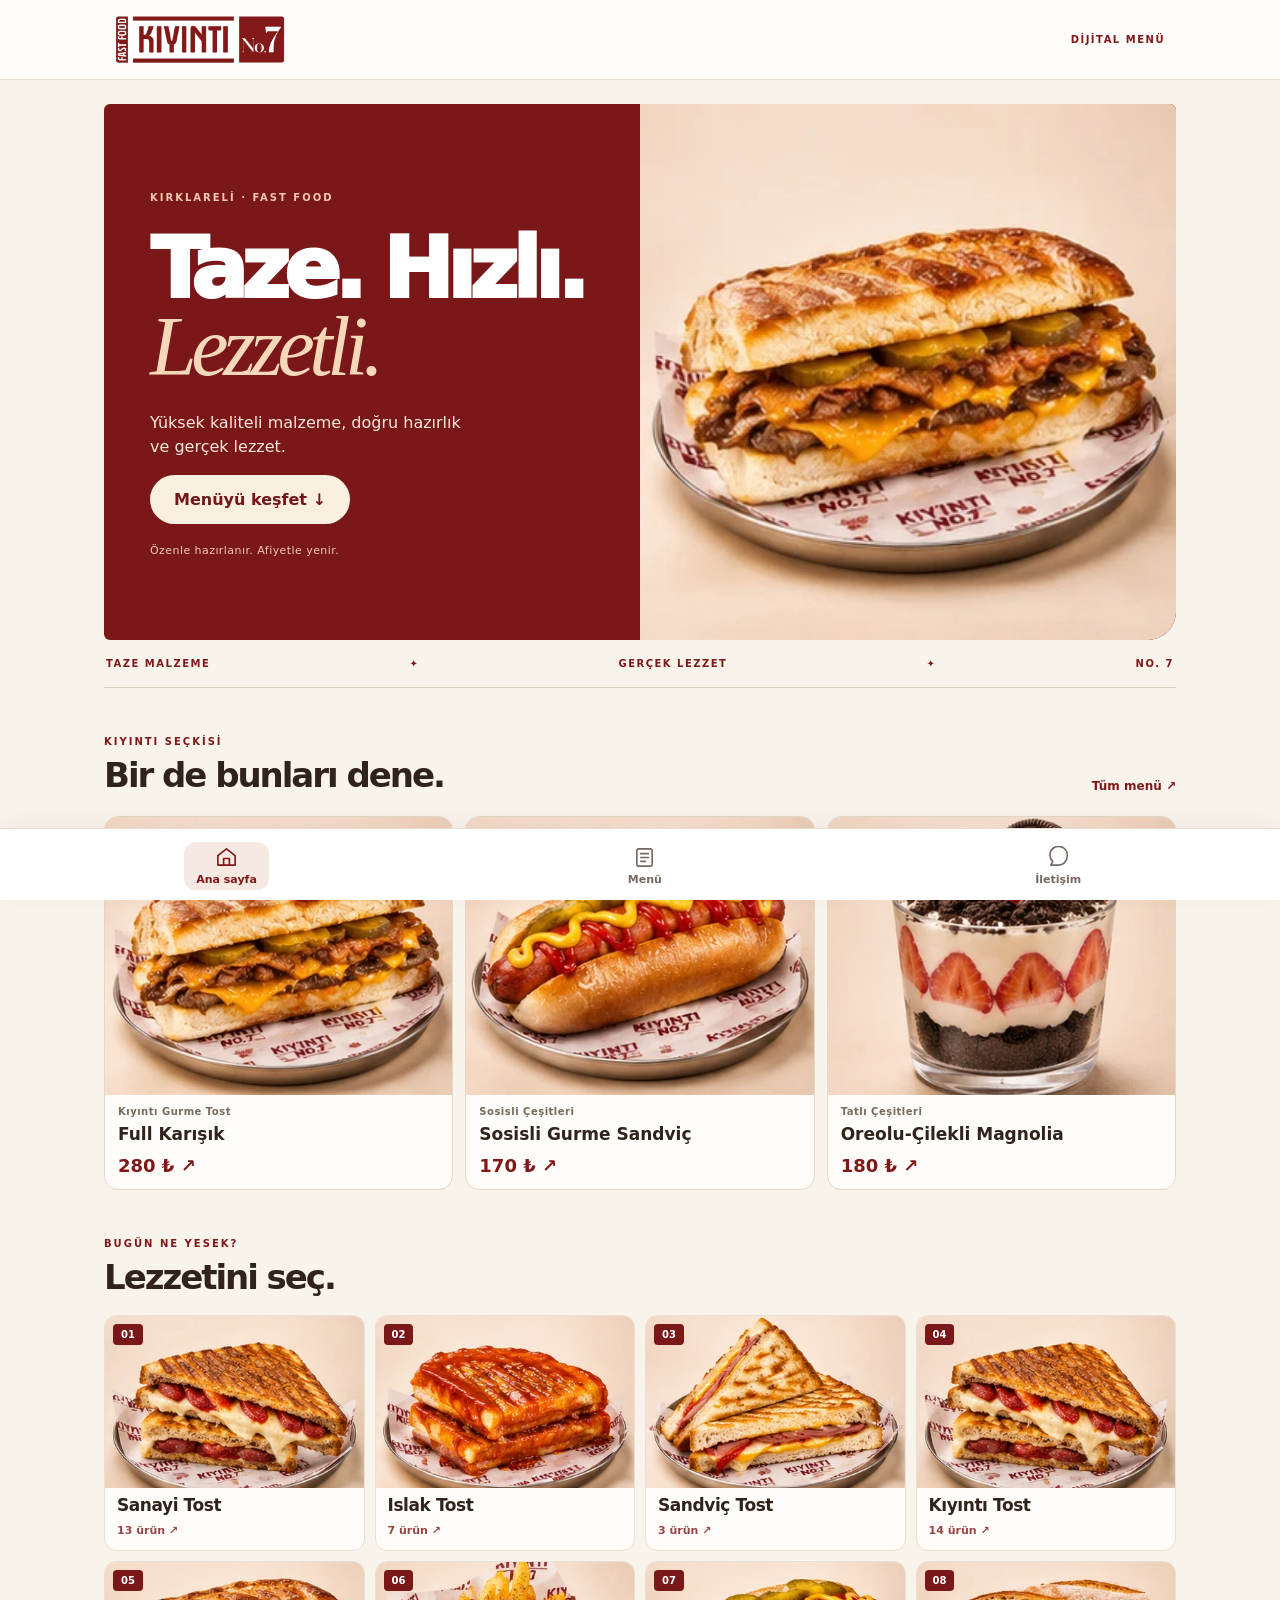
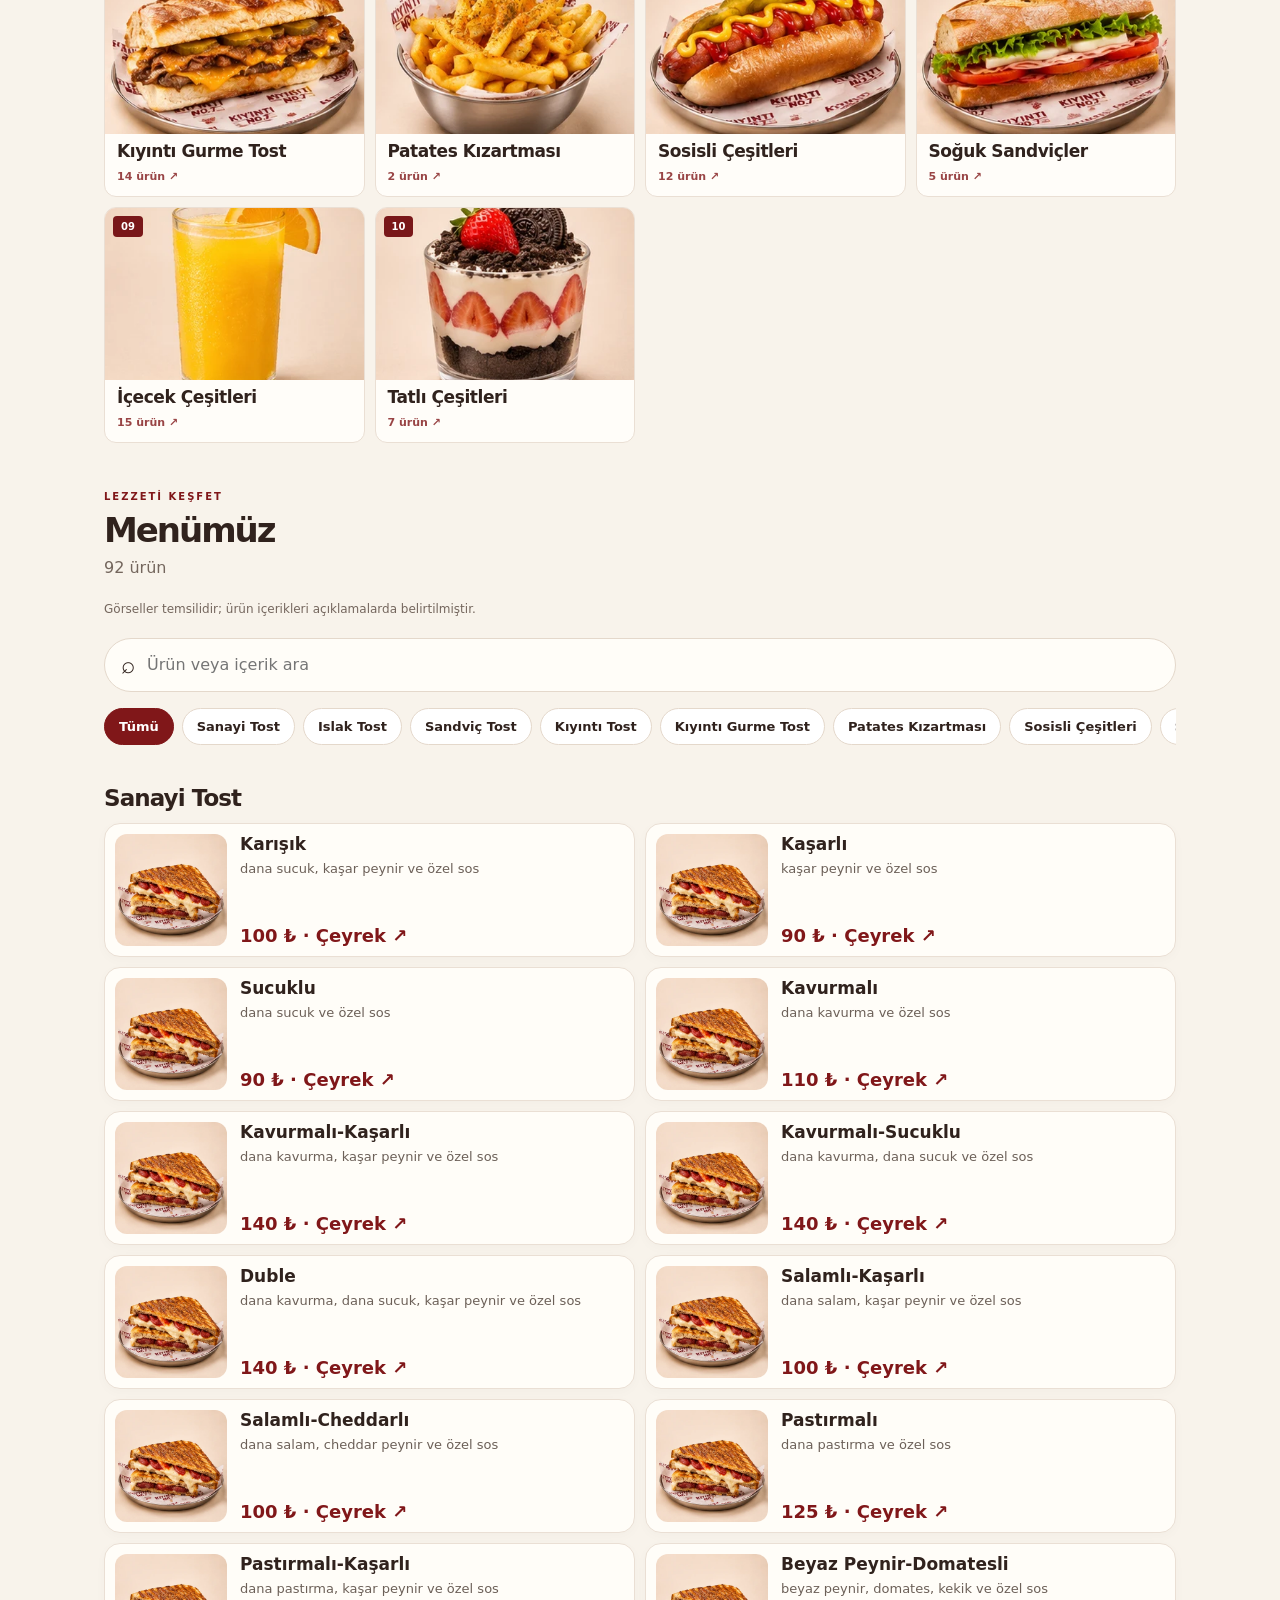
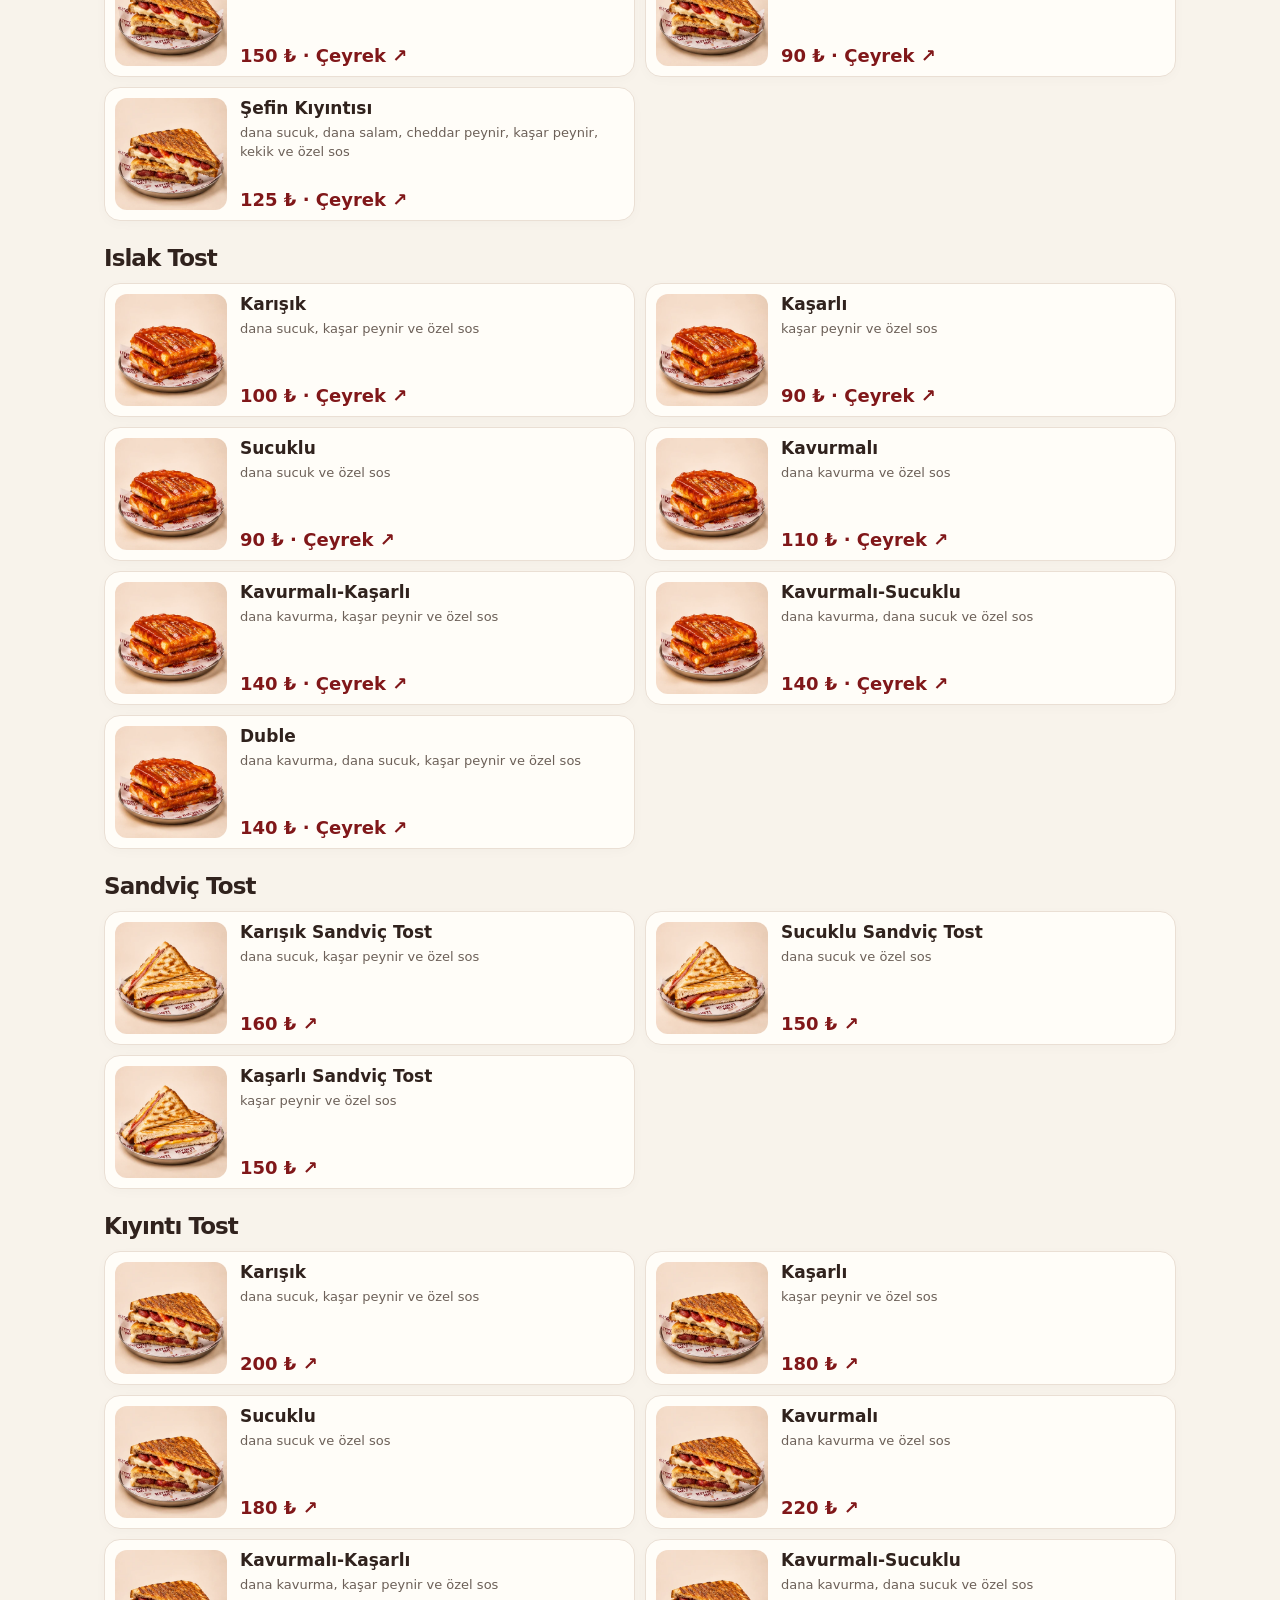
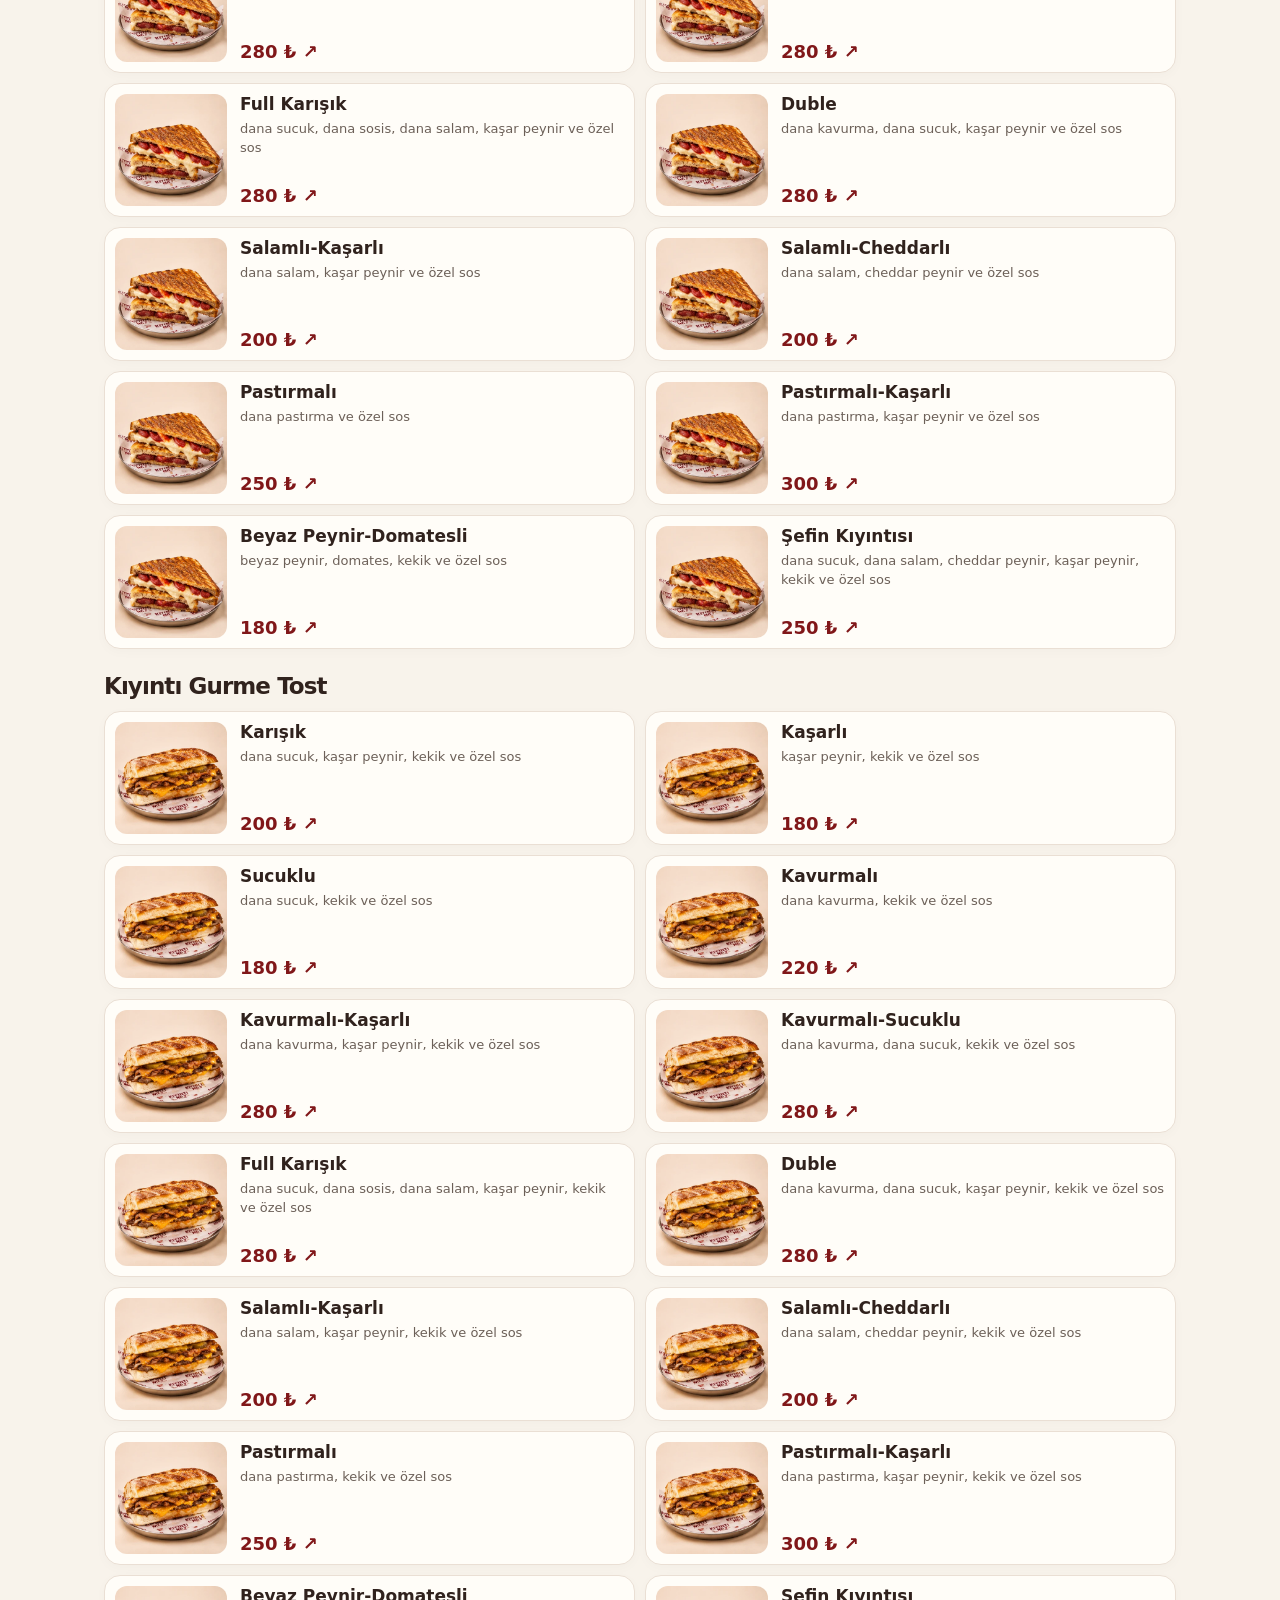
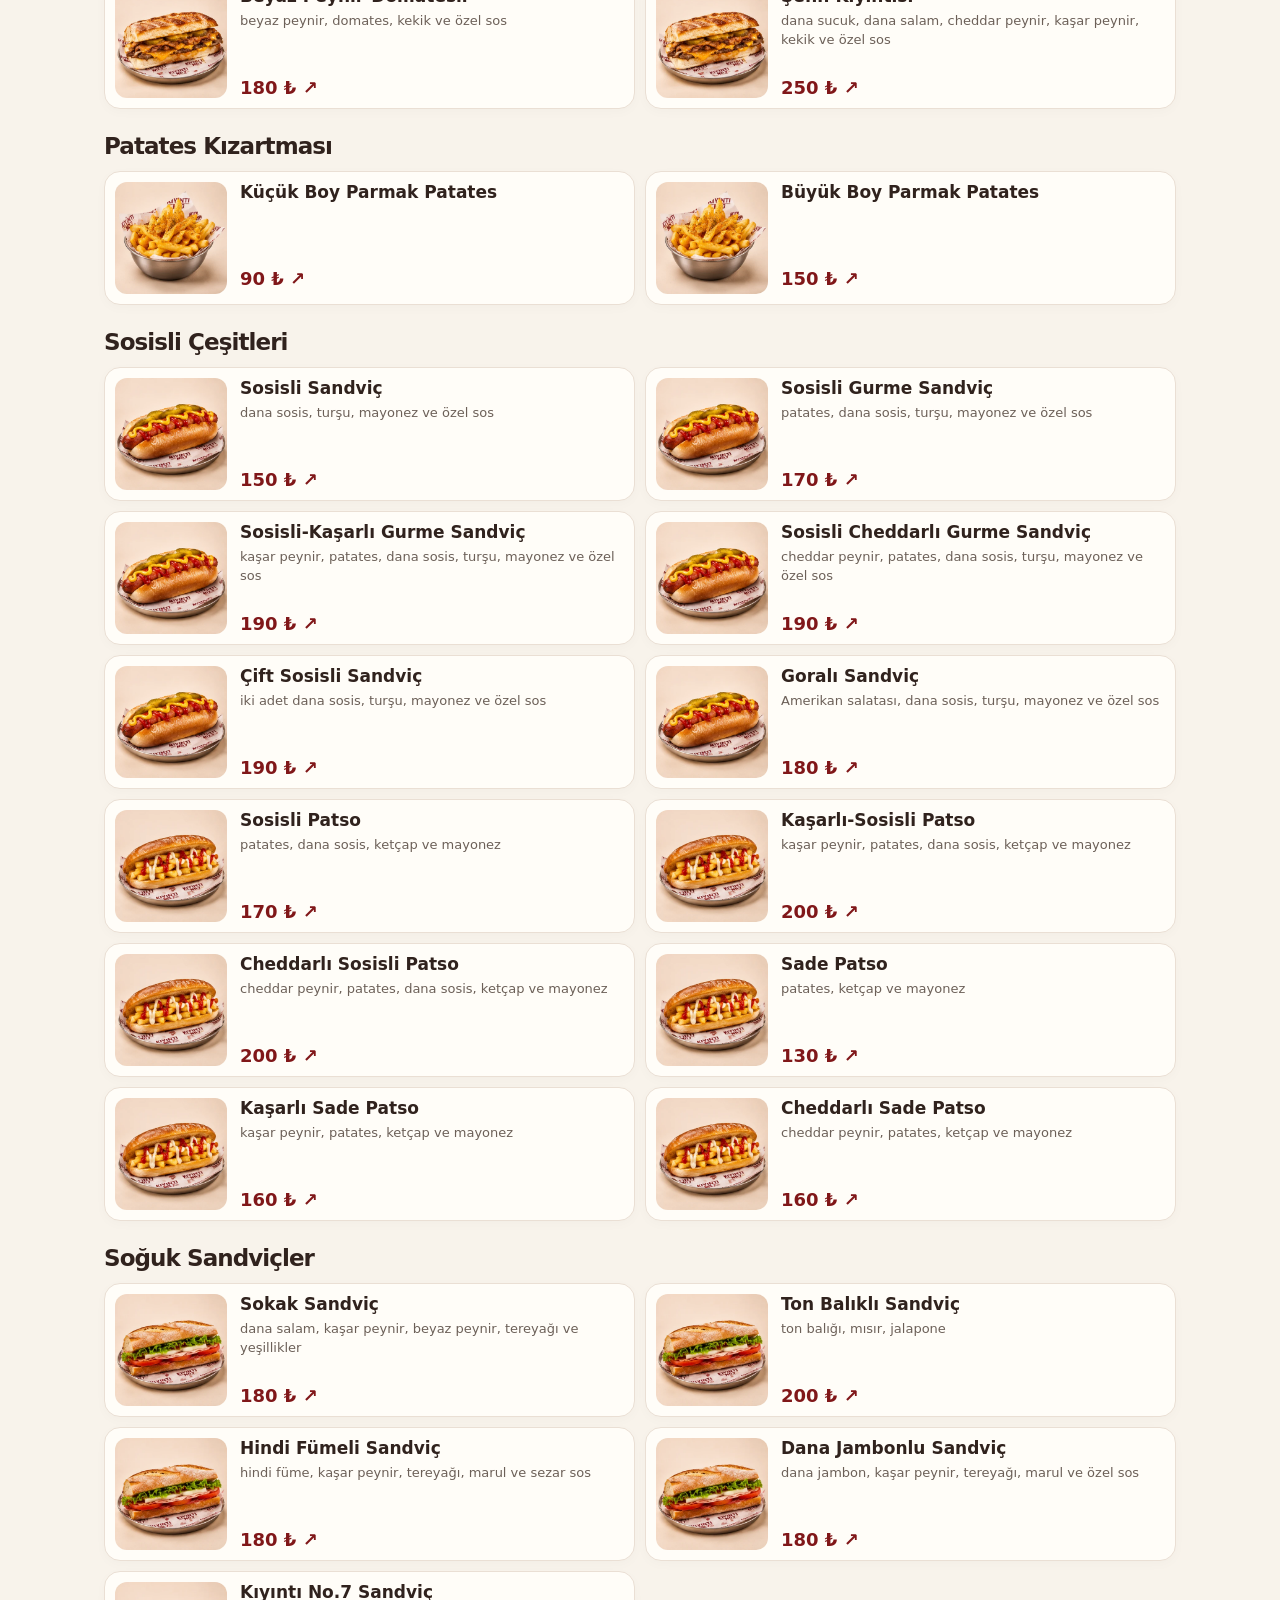
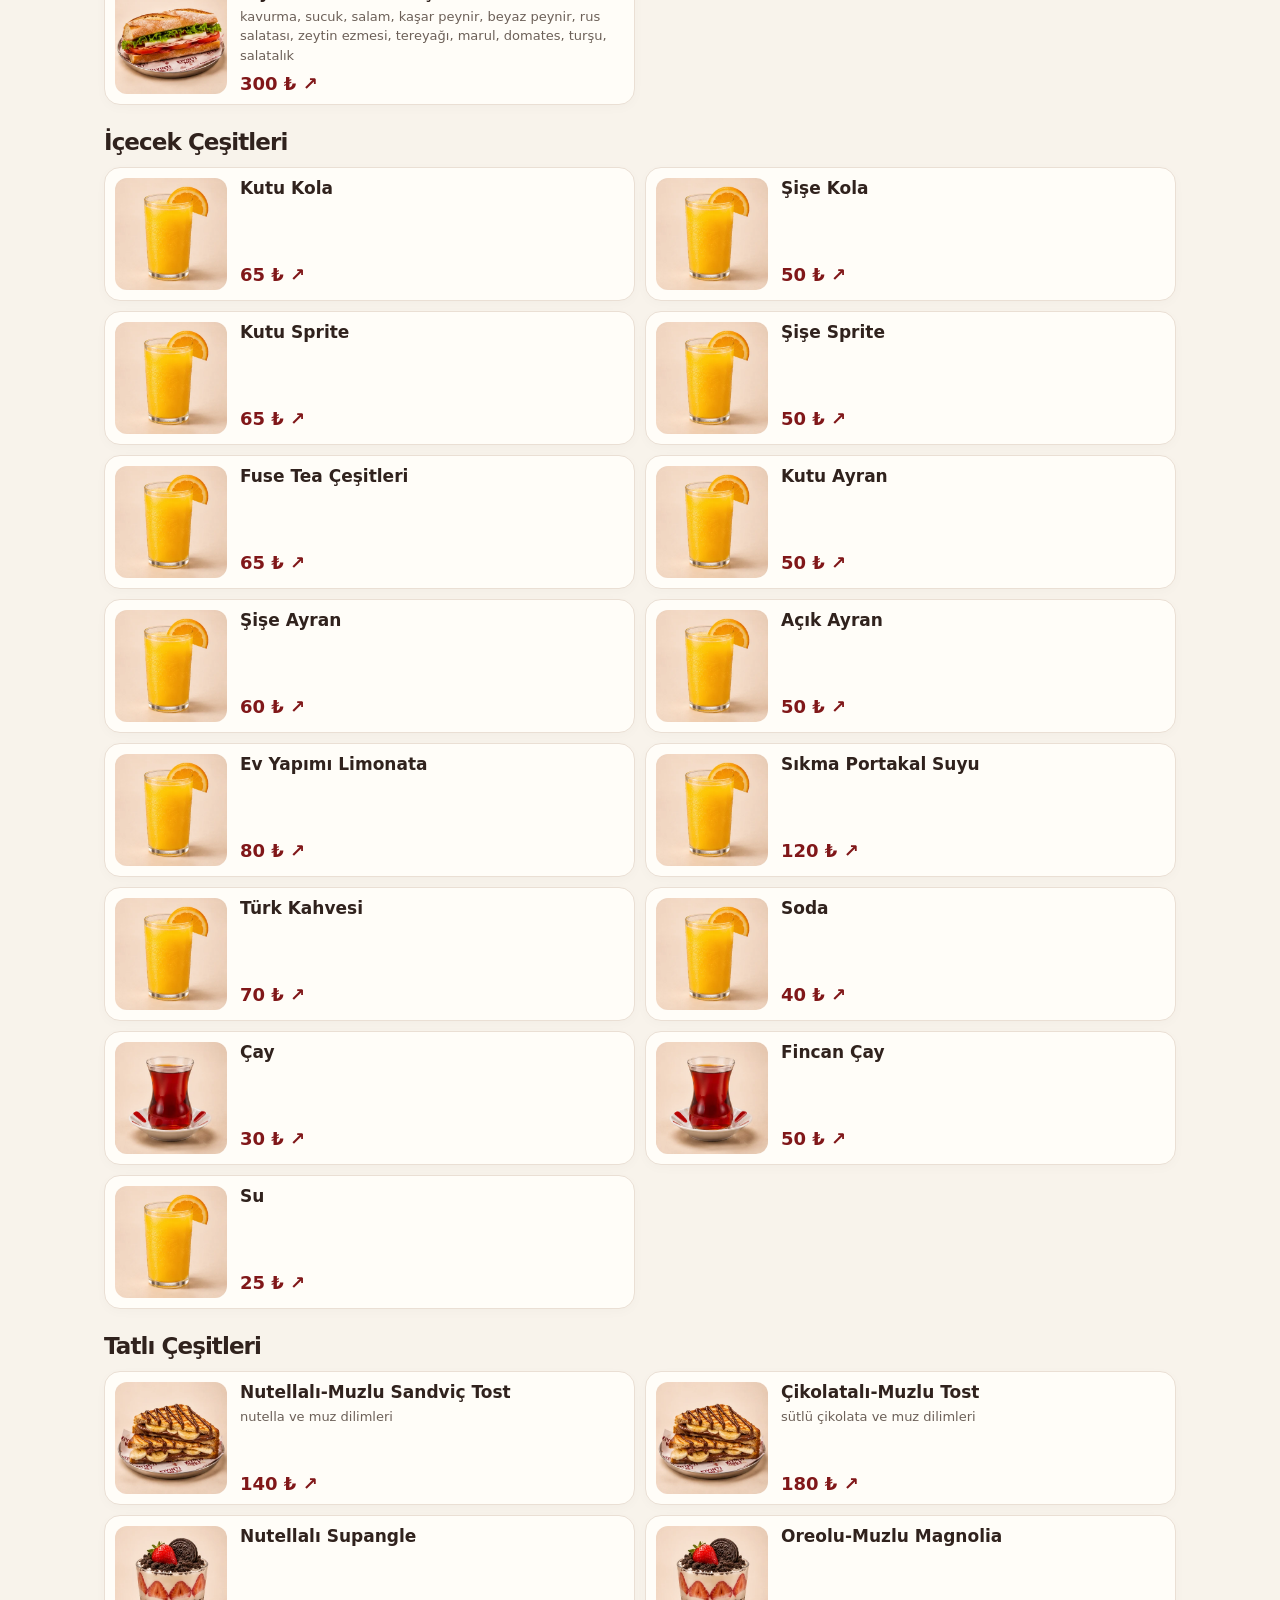
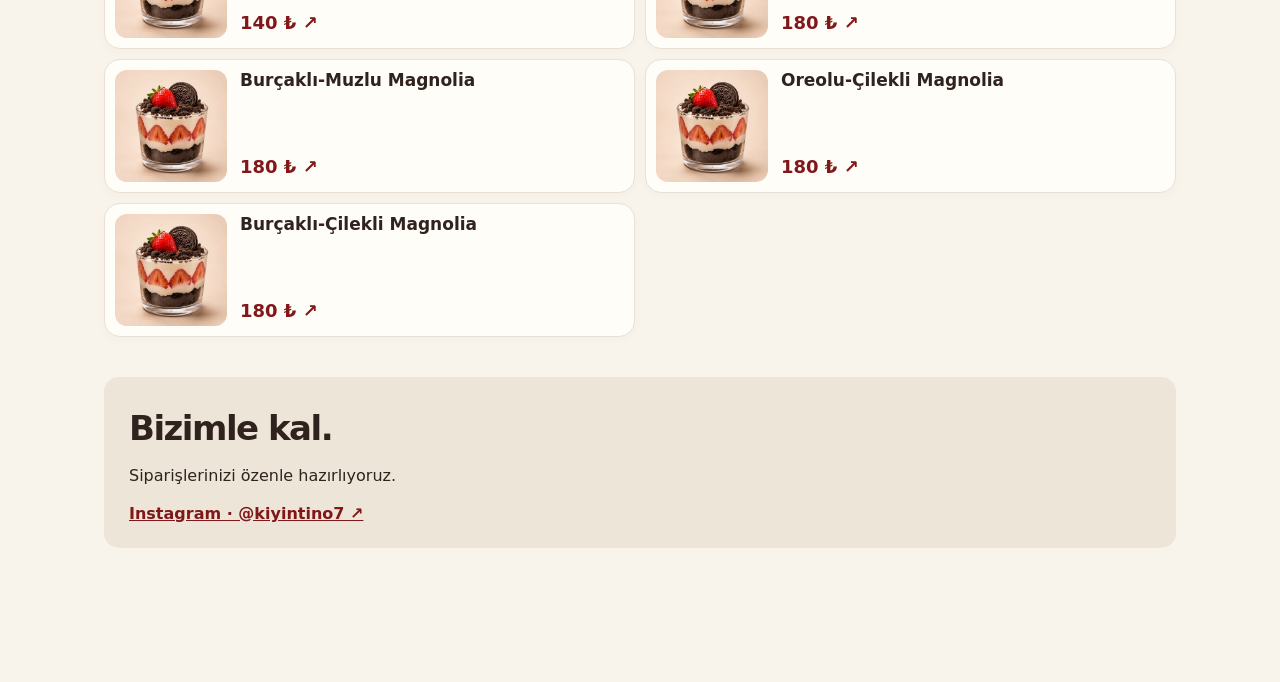
==== commit 8c39c868: "qr v.06" ====
--- a/index.html
+++ b/index.html
@@ -1 +1 @@
-<!doctype html><html lang="tr"><head><meta charset="utf-8"><meta name="viewport" content="width=device-width, initial-scale=1, viewport-fit=cover"><meta name="theme-color" content="#801719"><title>Kıyıntı No.7 | Menü</title><link rel="stylesheet" href="style.css"></head><body><header><a href="#home"><img src="assets/logo.webp" alt="Kıyıntı No.7"></a><span>DİJİTAL MENÜ</span></header><main><section id="home" class="hero"><div><small>KIRKLARELİ · FAST FOOD</small><h1>Taze. Hızlı.<br><em>Lezzetli.</em></h1><p>Yüksek kaliteli malzeme, doğru hazırlık ve gerçek lezzet.</p><a class="button" href="#discover">Menüyü keşfet ↓</a><div class="hero-meta">Özenle hazırlanır. Afiyetle yenir.</div></div><img src="assets/hero.webp" alt="Temsili tost görseli"></section><div class="brand-strip"><span>TAZE MALZEME</span><span>✦</span><span>GERÇEK LEZZET</span><span>✦</span><span>NO. 7</span></div><section id="featured"><div class="intro section-head"><div><small>KIYINTI SEÇKİSİ</small><h2>Bir de bunları dene.</h2></div><a href="#menu">Tüm menü ↗</a></div><div id="featuredCards"></div></section><section id="discover"><div class="intro"><small>BUGÜN NE YESEK?</small><h2>Lezzetini seç.</h2></div><div id="categoryCards"></div></section><section id="menu"><div class="intro"><small>LEZZETİ KEŞFET</small><h2>Menümüz</h2><p id="count"></p><p class="visual-note">Görseller temsilidir; ürün içerikleri açıklamalarda belirtilmiştir.</p></div><label class="search">⌕ <input id="search" type="search" placeholder="Ürün veya içerik ara" aria-label="Ürün veya içerik ara"></label><nav id="categories" aria-label="Menü kategorileri"></nav><div id="products"></div></section><section id="contact"><h2>Bizimle kal.</h2><p>Siparişlerinizi özenle hazırlıyoruz.</p><a href="https://www.instagram.com/kiyintino7/">Instagram · @kiyintino7 ↗</a></section></main><footer><a href="#home"><svg viewBox="0 0 24 24"><path d="m3 10 9-7 9 7v10H3z M9 20v-7h6v7"/></svg><span>Ana sayfa</span></a><a href="#menu"><svg viewBox="0 0 24 24"><rect x="4" y="3" width="16" height="18" rx="2"/><path d="M8 8h8M8 12h8M8 16h5"/></svg><span>Menü</span></a><a href="#contact"><svg viewBox="0 0 24 24"><path d="M21 11a9 9 0 0 1-9 9H4l2-4a9 9 0 1 1 15-5Z"/></svg><span>İletişim</span></a></footer><dialog id="detail"><button id="close" aria-label="Kapat">×</button><div id="detailContent"></div></dialog><script src="menu.js"></script><script src="app.js"></script></body></html>
+<!doctype html><html lang="tr"><head><meta charset="utf-8"><meta name="viewport" content="width=device-width, initial-scale=1, viewport-fit=cover"><meta name="theme-color" content="#801719"><title>Kıyıntı No.7 | Menü</title><meta name="description" content="Kıyıntı No.7 dijital menü: tostlar, sosisli, sandviçler, içecekler ve tatlılar. Kırklareli fast food."><meta property="og:type" content="website"><meta property="og:title" content="Kıyıntı No.7 | Dijital Menü"><meta property="og:description" content="Taze. Hızlı. Lezzetli. Menüyü keşfet."><meta property="og:url" content="https://kiyinti-digital-menu.pages.dev/"><meta property="og:image" content="https://kiyinti-digital-menu.pages.dev/assets/og.jpg"><meta name="twitter:card" content="summary_large_image"><link rel="icon" type="image/png" href="assets/favicon.png"><link rel="apple-touch-icon" href="assets/favicon.png"><link rel="stylesheet" href="style.css"></head><body><header><a href="#home"><img src="assets/logo.webp" alt="Kıyıntı No.7"></a><span>DİJİTAL MENÜ</span></header><main><section id="home" class="hero"><div><small>KIRKLARELİ · FAST FOOD</small><h1>Taze. Hızlı.<br><em>Lezzetli.</em></h1><p>Yüksek kaliteli malzeme, doğru hazırlık ve gerçek lezzet.</p><a class="button" href="#discover">Menüyü keşfet ↓</a><div class="hero-meta">Özenle hazırlanır. Afiyetle yenir.</div></div><img src="assets/hero.webp" alt="Temsili tost görseli"></section><div class="brand-strip"><span>TAZE MALZEME</span><span>✦</span><span>GERÇEK LEZZET</span><span>✦</span><span>NO. 7</span></div><section id="featured"><div class="intro section-head"><div><small>KIYINTI SEÇKİSİ</small><h2>Bir de bunları dene.</h2></div><a href="#menu">Tüm menü ↗</a></div><div id="featuredCards"></div></section><section id="discover"><div class="intro"><small>BUGÜN NE YESEK?</small><h2>Lezzetini seç.</h2></div><div id="categoryCards"></div></section><section id="menu"><div class="intro"><small>LEZZETİ KEŞFET</small><h2>Menümüz</h2><p id="count"></p><p class="visual-note">Görseller temsilidir; ürün içerikleri açıklamalarda belirtilmiştir.</p></div><label class="search">⌕ <input id="search" type="search" placeholder="Ürün veya içerik ara" aria-label="Ürün veya içerik ara"></label><nav id="categories" aria-label="Menü kategorileri"></nav><div id="products"></div></section><section id="contact"><h2>Bizimle kal.</h2><p>Siparişlerinizi özenle hazırlıyoruz.</p><div id="contactInfo"></div><a href="https://www.instagram.com/kiyintino7/">Instagram · @kiyintino7 ↗</a></section></main><footer><a href="#home"><svg viewBox="0 0 24 24"><path d="m3 10 9-7 9 7v10H3z M9 20v-7h6v7"/></svg><span>Ana sayfa</span></a><a href="#menu"><svg viewBox="0 0 24 24"><rect x="4" y="3" width="16" height="18" rx="2"/><path d="M8 8h8M8 12h8M8 16h5"/></svg><span>Menü</span></a><a href="#contact"><svg viewBox="0 0 24 24"><path d="M21 11a9 9 0 0 1-9 9H4l2-4a9 9 0 1 1 15-5Z"/></svg><span>İletişim</span></a></footer><dialog id="detail"><button id="close" aria-label="Kapat">×</button><div id="detailContent"></div></dialog><script src="config.js"></script><script src="menu.js"></script><script src="app.js"></script></body></html>
--- a/style.css
+++ b/style.css
@@ -3,3 +3,5 @@
 
 .category-tile,.category-tile:nth-child(3n+1){background:#fffdf8;color:var(--ink);border:1px solid #eadfd4;padding:0;overflow:hidden;gap:6px;position:relative}.category-tile img{width:100%;aspect-ratio:1.35;object-fit:cover;order:-2}.category-index{position:absolute;top:8px;left:8px;background:#fffdf8;border-radius:20px;padding:5px 8px}.category-tile strong,.category-tile small{margin:0 12px}.category-tile small{padding-bottom:13px;color:var(--red)}.card{display:grid;grid-template-columns:112px 1fr;grid-template-rows:auto 1fr auto;gap:5px 13px;padding:10px;align-items:start}.card img{width:112px;height:112px;object-fit:cover;border-radius:12px;grid-row:1/4}.card strong,.card p,.card .price{grid-column:2}.card strong{padding:0}.card .price{align-self:end}.visual-note{font-size:12px;color:#74665d}#detailContent>img{width:100%;max-height:250px;object-fit:cover;border-radius:17px;margin:12px 0}#detailContent small{display:block}.hero img{object-position:center}.hero{box-shadow:0 14px 40px #80171918}@media(max-width:600px){.hero img{height:220px}.category-tile strong{font-size:15px}.card strong{font-size:15px}.card p{font-size:12px}}/* V0.5 editorial homepage */
 :root{--cream:#f8f3eb;--ink:#30221d}body{background:var(--cream)}header{background:#fffdf9;padding-block:15px}header span{letter-spacing:1.5px;color:#801719}main{max-width:1120px}.hero{border-radius:6px 6px 28px 6px;min-height:400px;box-shadow:none;background:#791719}.hero>div{padding:46px}.hero h1{font-size:clamp(50px,7vw,84px);line-height:.91;letter-spacing:-.075em;margin:26px 0}.hero h1 em{font-family:Georgia,serif;font-weight:400;letter-spacing:-.065em;color:#f5d8b9}.hero img{min-height:400px}.hero .button{background:#f9efdf;color:#721619}.hero .hero-meta{padding:20px 0 0;color:#f2c9b9;font-size:11px;letter-spacing:.04em}.brand-strip{display:flex;align-items:center;justify-content:space-between;color:var(--red);gap:8px;border-bottom:1px solid #dcd0c1;padding:18px 2px;font-size:10px;font-weight:800;letter-spacing:1.5px}.section-head{display:flex;justify-content:space-between;align-items:end;gap:12px}.section-head a{color:var(--red);font-size:12px;font-weight:800;white-space:nowrap;text-decoration:none;margin-bottom:8px}#featuredCards{display:grid;grid-template-columns:repeat(3,minmax(0,1fr));gap:12px;margin-top:15px}.feature-card{display:flex;flex-direction:column;gap:7px;border:1px solid #e4d7c8;background:#fffdf9;border-radius:14px;overflow:hidden;padding:0 0 13px;text-align:left;color:var(--ink)}.feature-card img{width:100%;aspect-ratio:1.25;object-fit:cover}.feature-card strong,.feature-card small,.feature-card .price{margin-inline:13px}.feature-card small{font-size:10px;letter-spacing:.5px;color:#79685d;margin-top:4px}.feature-card strong{font-size:17px;line-height:1.2}.feature-card .price{margin-top:auto;padding-top:4px}.intro{margin-top:42px}.category-tile,.category-tile:nth-child(3n+1){border-radius:12px;background:#fffdf9;gap:8px}.category-index{font-size:10px;background:#791719;color:white;opacity:1;border-radius:4px}.category-tile img{aspect-ratio:1.5}.category-tile strong{letter-spacing:-.025em}.category-tile small{font-weight:600}.card{box-shadow:0 3px 12px #30221d06}.card .price{font-variant-numeric:tabular-nums}footer a{color:#77675e;padding:4px 12px;border-radius:12px;justify-items:center}footer a.current{color:var(--red);background:#f5e9e1}footer svg{width:23px;height:23px;fill:none;stroke:currentColor;stroke-width:1.7;stroke-linecap:round;stroke-linejoin:round}button:focus-visible,a:focus-visible{outline:2px solid #801719;outline-offset:3px}@media(max-width:600px){main{padding:14px}.hero{min-height:0}.hero img{min-height:0;height:230px}.hero>div{padding:24px}.hero h1{font-size:57px;margin:14px 0}.hero .hero-meta{padding-top:14px}.brand-strip{font-size:8px;letter-spacing:.6px}.section-head h2{font-size:26px}.section-head a{font-size:10px}#featuredCards{display:flex;overflow-x:auto;scroll-snap-type:x mandatory;scrollbar-width:none;margin-right:-14px;padding-right:14px;padding-bottom:4px}#featuredCards::-webkit-scrollbar{display:none}.feature-card{flex:0 0 68%;scroll-snap-align:start}.intro{margin-top:32px}#categories{top:62px}.category-tile img{aspect-ratio:1.35}} 
+
+.contact-actions{display:flex;flex-wrap:wrap;gap:10px;margin:14px 0}.contact-actions a{background:#fff;color:var(--red);padding:12px 16px;border-radius:10px;text-decoration:none;font-weight:800;border:1px solid #e4d8cb}.contact-actions a.primary{background:var(--red);color:#fff;border-color:var(--red)}#contactInfo p{margin:6px 0}
